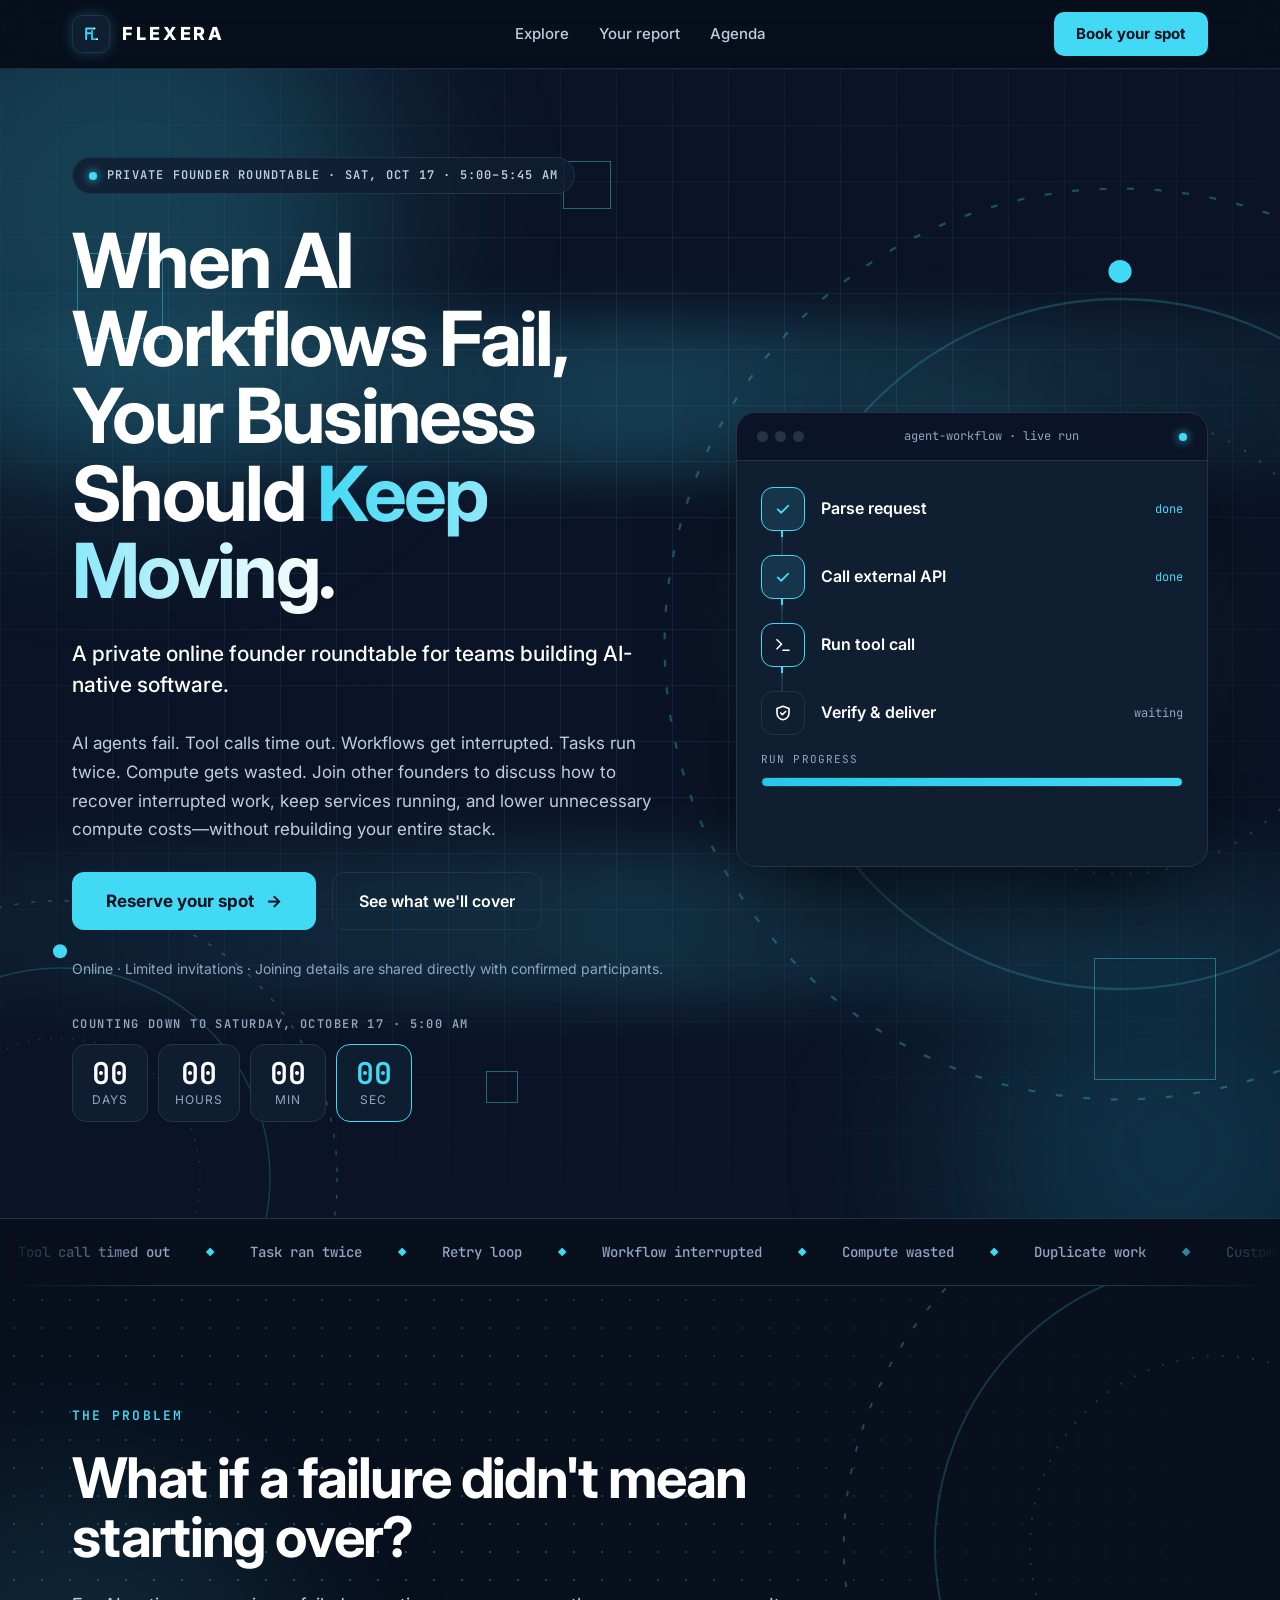
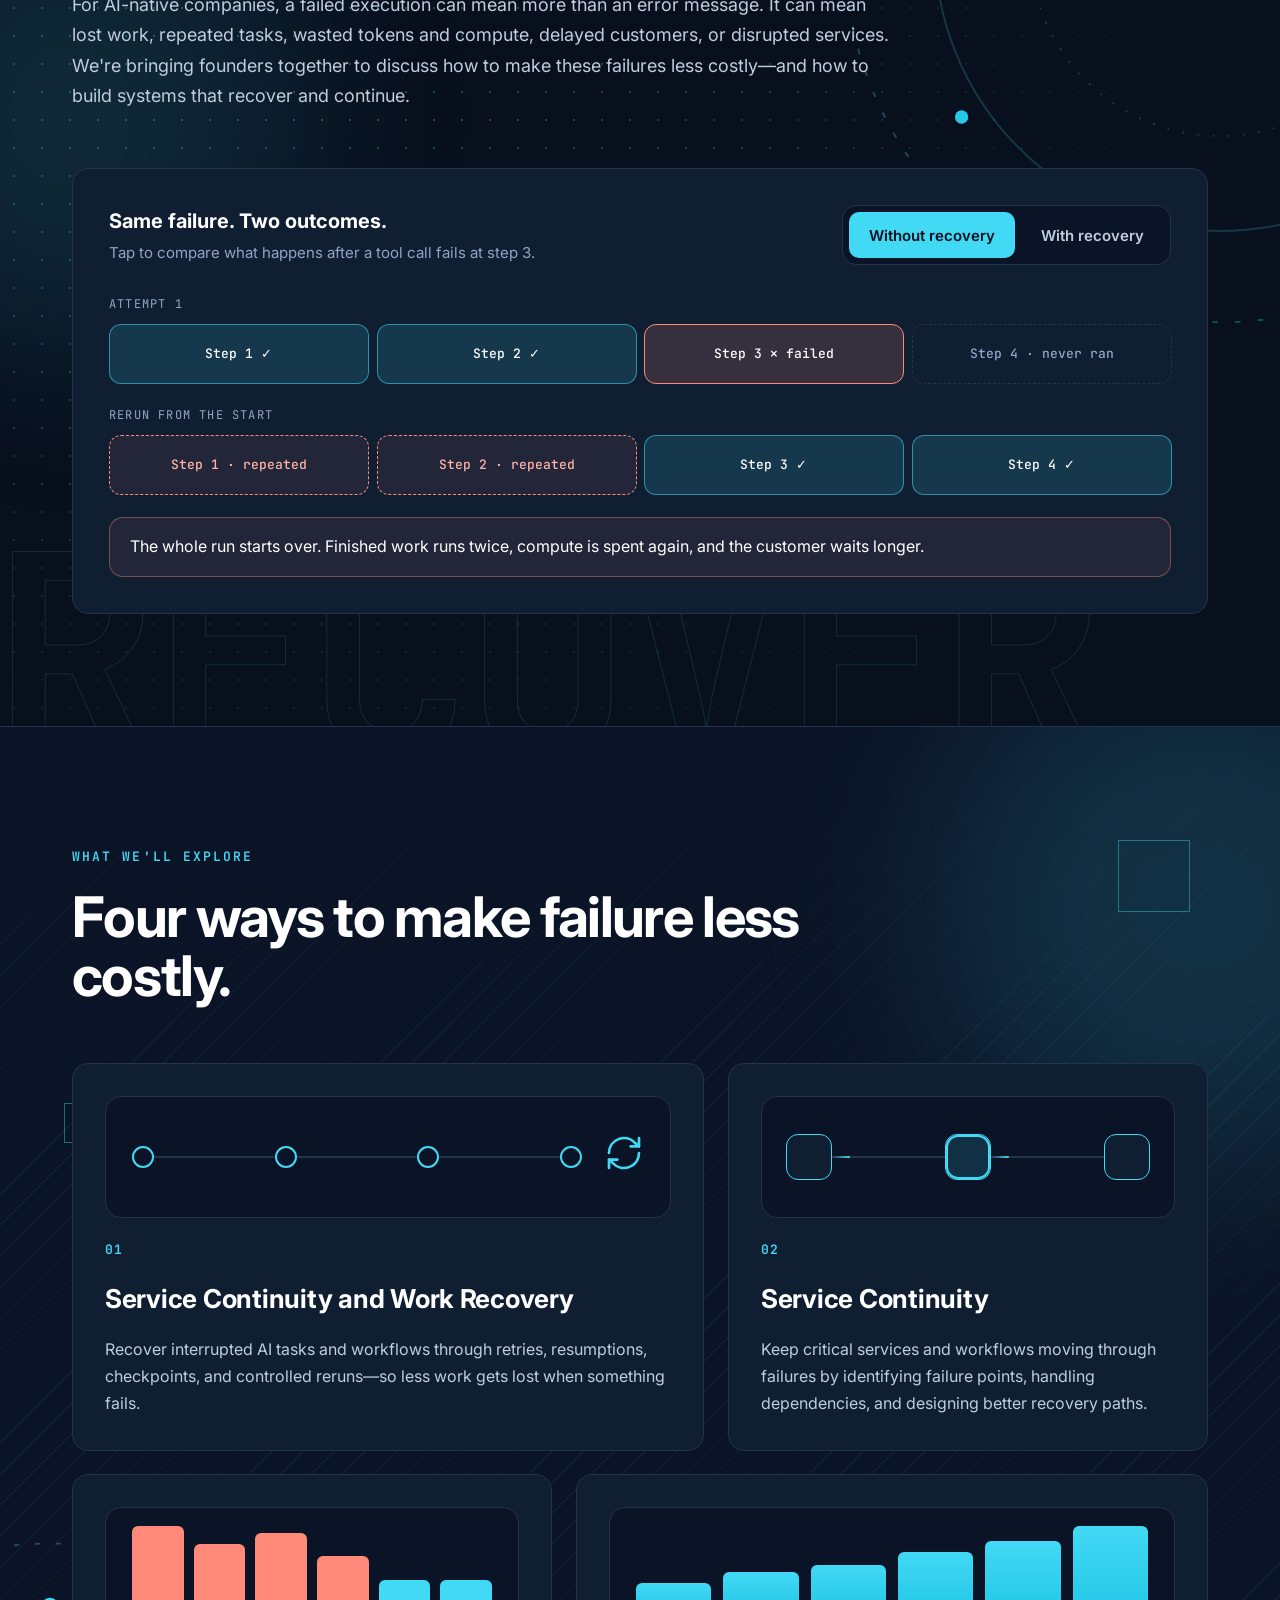
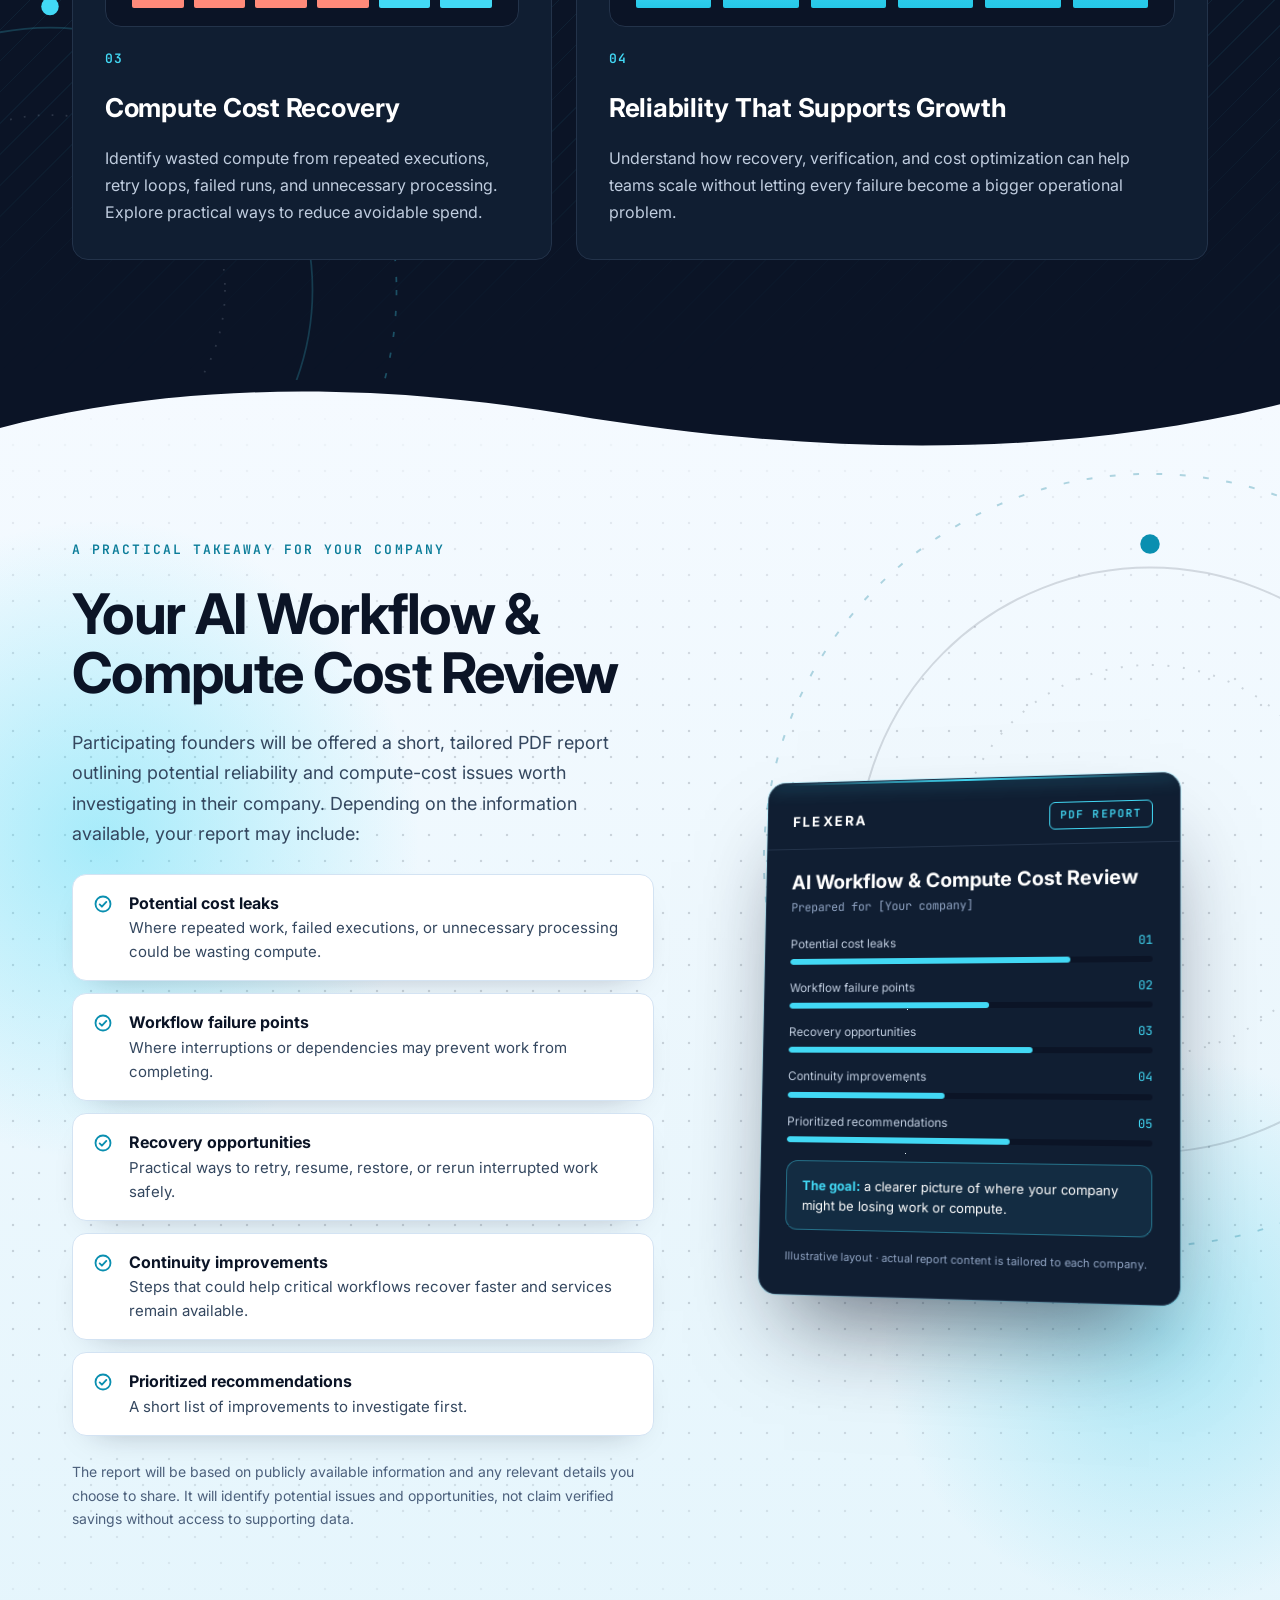
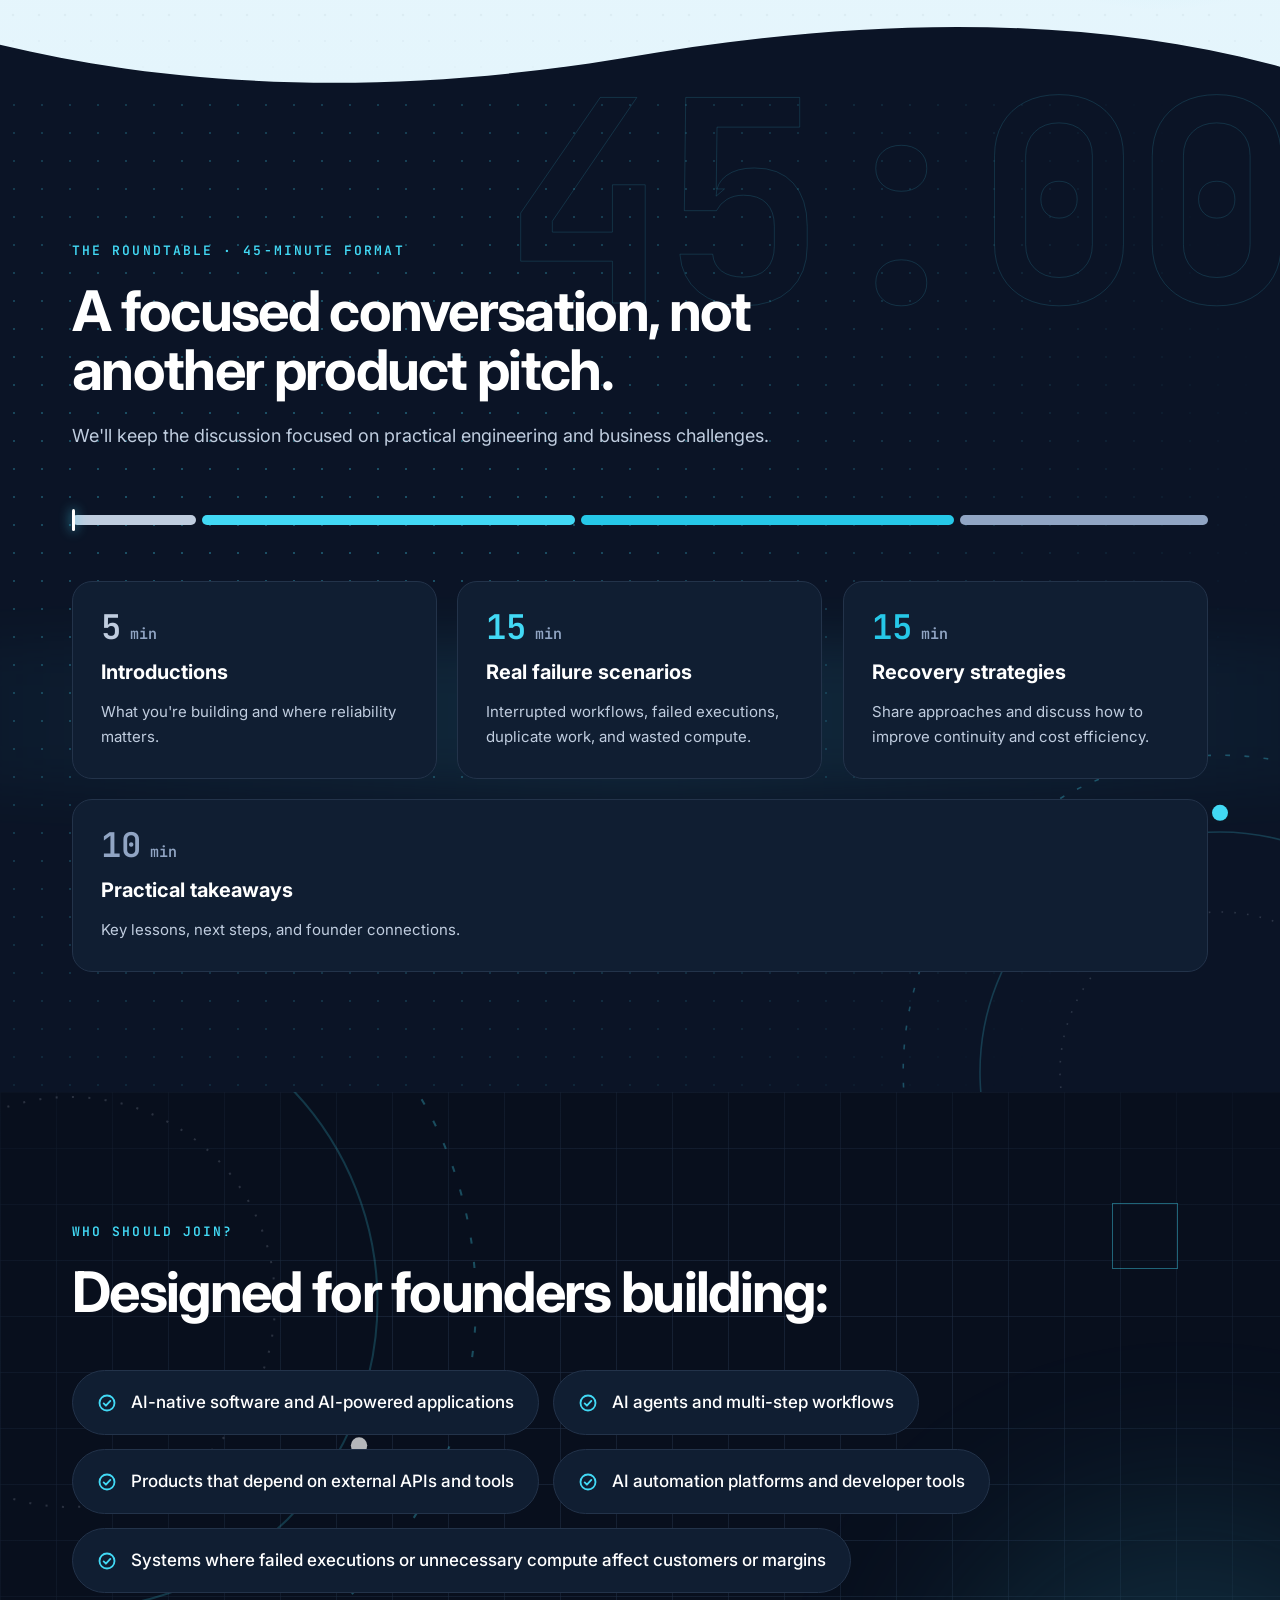
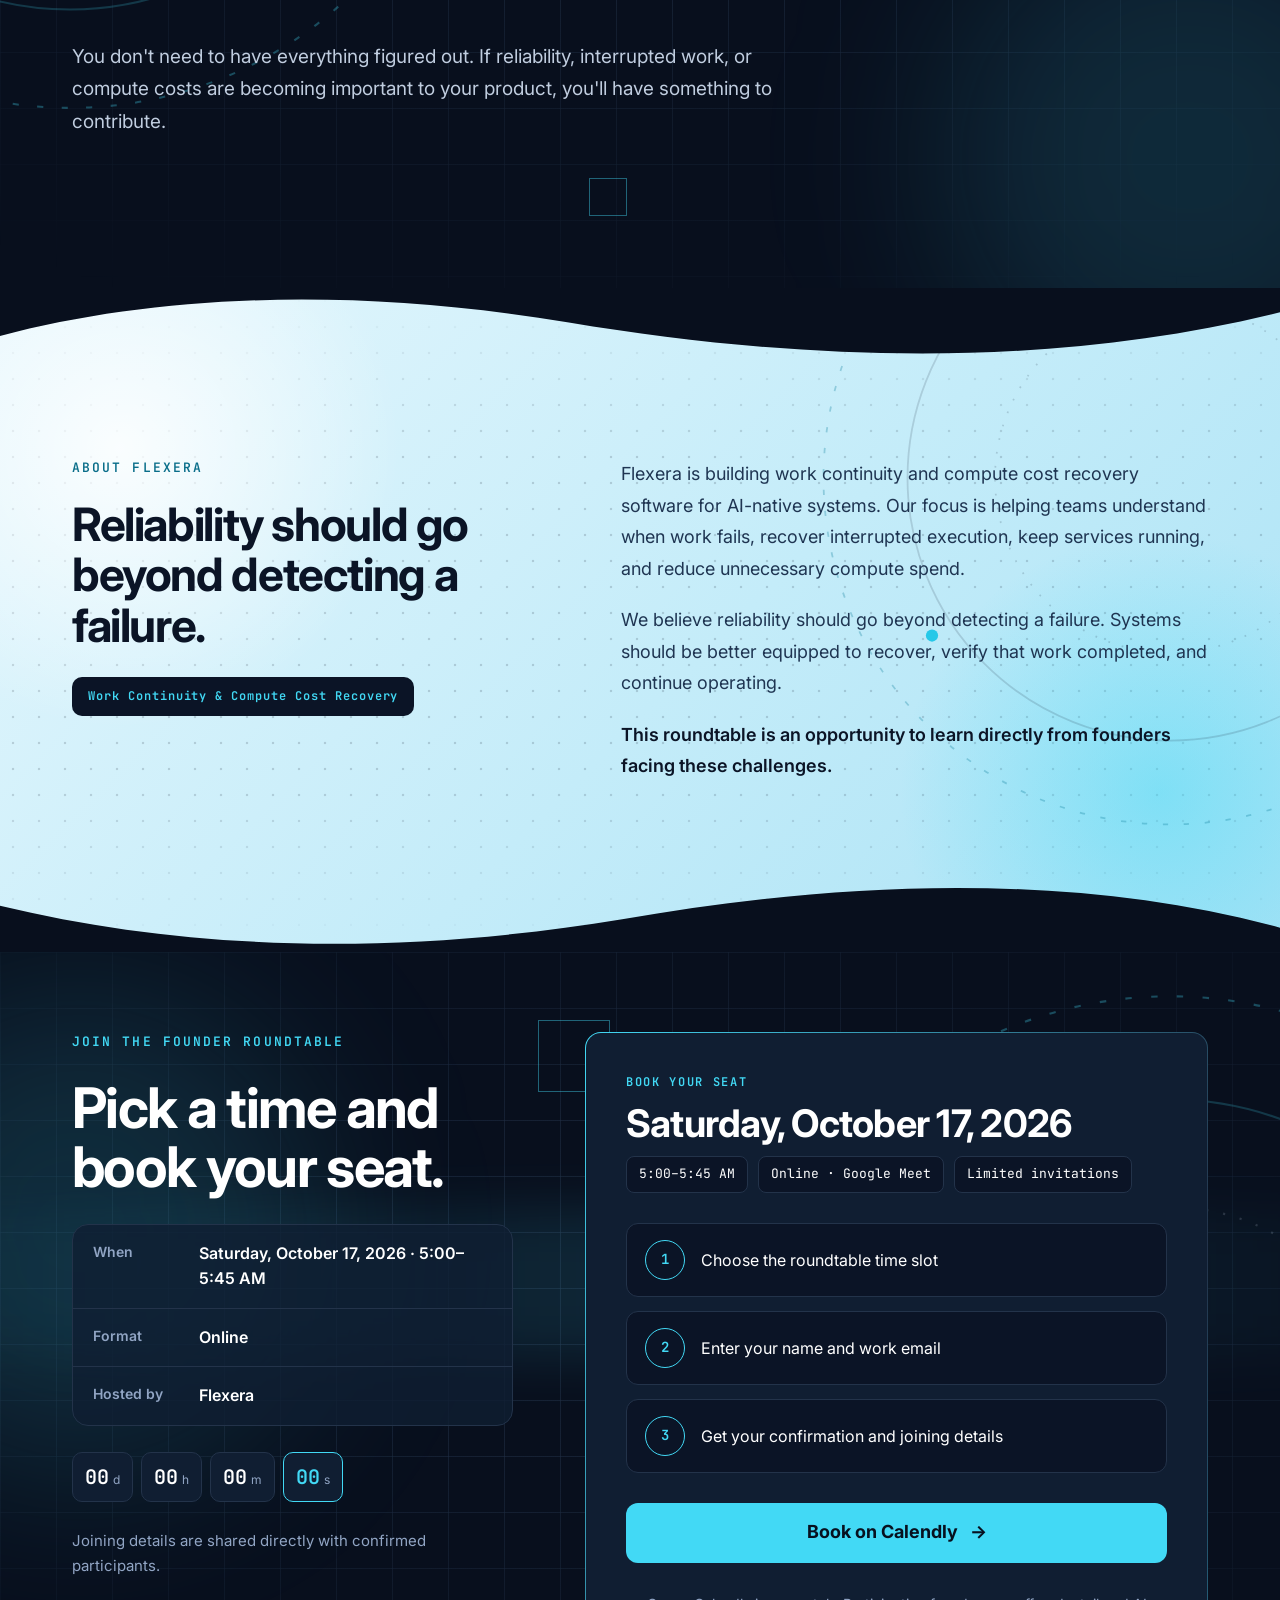
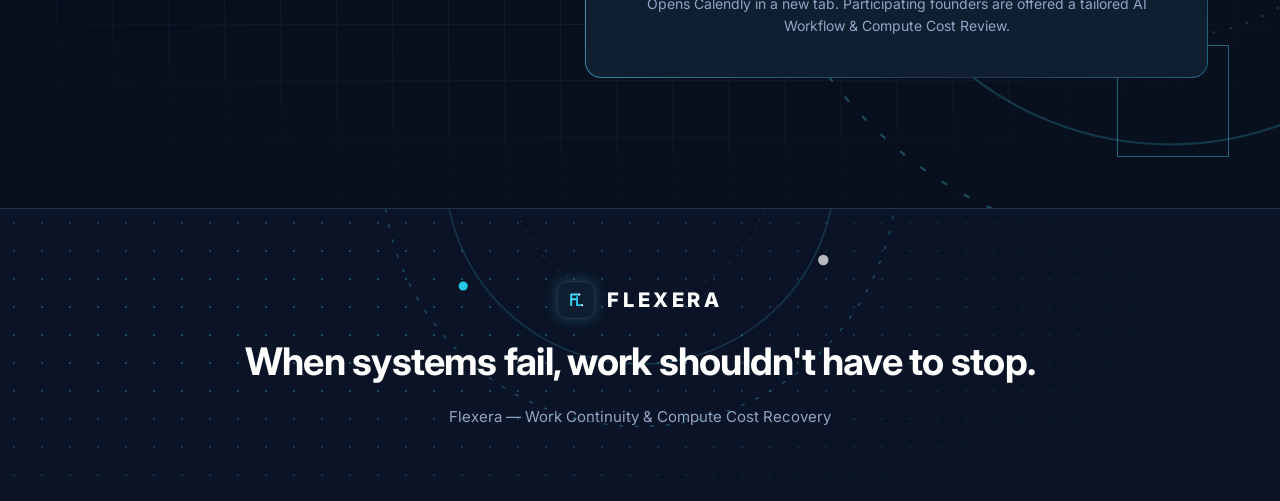
==== index.html @ 3a4cedf2 "Initial commit: Modular landing page with HTML, CSS, JS, FL logo, and smooth scroll animations" ====
<!DOCTYPE html>
<html lang="en">
<head>
  <meta charset="UTF-8">
  <meta name="viewport" content="width=device-width, initial-scale=1.0">
  <title>Flexera Founder Roundtable — Work Continuity &amp; Compute Cost Recovery</title>
  <link rel="preconnect" href="https://fonts.googleapis.com">
  <link rel="preconnect" href="https://fonts.gstatic.com" crossorigin>
  <link href="https://fonts.googleapis.com/css2?family=Inter:wght@400;500;600;700;800&family=JetBrains+Mono:wght@500;600&display=swap" rel="stylesheet">
  <link rel="icon" type="image/svg+xml" href="favicon.svg">
  <link rel="stylesheet" href="style.css">
</head>
<body>
<div id="scroll-progress"></div>

<div style="width:100%;background:#080F1D;color:#FFFFFF;font-family:'Inter',system-ui,-apple-system,'Segoe UI',sans-serif;font-weight:400;line-height:1.6;overflow-x:hidden">

  <!-- NAV -->
  <div style="position:sticky;top:0;z-index:50;background:rgba(8,15,29,.74);-webkit-backdrop-filter:blur(16px);backdrop-filter:blur(16px);border-bottom:1px solid rgba(35,51,74,.8)">
    <div style="max-width:1200px;margin:0 auto;padding:12px 32px;box-sizing:border-box;display:flex;align-items:center;justify-content:space-between;gap:20px">
      <a href="#top" style="display:flex;align-items:center;gap:12px;text-decoration:none;color:#FFFFFF">
        <span style="width:36px;height:36px;border-radius:10px;background:#101E32;border:1px solid #23334A;display:flex;align-items:center;justify-content:center;box-shadow:0 0 14px rgba(66,217,245,.25)">
          <svg width="22" height="22" viewBox="0 0 64 64" fill="none">
            <path d="M18 47V16H42" stroke="#42D9F5" stroke-width="5.5" stroke-linecap="round" stroke-linejoin="round"/>
            <path d="M18 30H31" stroke="#42D9F5" stroke-width="5.5" stroke-linecap="round" stroke-linejoin="round"/>
            <path d="M35 23V47H50" stroke="#26C8E8" stroke-width="5.5" stroke-linecap="round" stroke-linejoin="round"/>
            <circle cx="42" cy="16" r="2.5" fill="#FFFFFF"/>
            <circle cx="50" cy="47" r="2.5" fill="#FFFFFF"/>
          </svg>
        </span>
        <span style="font-size:18px;font-weight:800;letter-spacing:0.16em">FLEXERA</span>
      </a>
      <div class="navlinks" style="display:flex;align-items:center;gap:30px;font-size:15px;font-weight:500">
        <a href="#explore" style="color:#C0CDDF;text-decoration:none">Explore</a>
        <a href="#report" style="color:#C0CDDF;text-decoration:none">Your report</a>
        <a href="#agenda" style="color:#C0CDDF;text-decoration:none">Agenda</a>
      </div>
      <a class="btn" href="https://calendly.com/d/dvyk-74s-wyj/one-off-meeting" target="_blank" rel="noopener noreferrer" style="display:inline-flex;align-items:center;justify-content:center;min-height:44px;padding:0 22px;box-sizing:border-box;background:#42D9F5;color:#07111F;border-radius:10px;font-size:15px;font-weight:700;text-decoration:none">Book your spot</a>
    </div>
  </div>

  <!-- HERO -->
  <div id="top" style="position:relative;overflow:hidden;background:#0B1426;border-bottom:1px solid #23334A">
    <div class="gridbg" aria-hidden="true"></div>
    <div class="orb" aria-hidden="true" style="width:520px;height:520px;left:-140px;top:-120px;background:rgba(66,217,245,.22)"></div>
    <div class="orb" aria-hidden="true" style="width:420px;height:420px;right:-100px;bottom:-140px;background:rgba(38,200,232,.16);animation-delay:-6s"></div>
    <svg class="spinslow" aria-hidden="true" viewBox="0 0 400 400" fill="none" style="position:absolute;right:-300px;top:50%;margin-top:-460px;width:920px;height:920px;pointer-events:none"><circle cx="200" cy="200" r="198" stroke="rgba(66,217,245,.30)" stroke-width="1" stroke-dasharray="3 9"></circle><circle cx="200" cy="200" r="150" stroke="rgba(66,217,245,.20)" stroke-width="1"></circle><circle cx="200" cy="200" r="100" stroke="rgba(192,205,223,.18)" stroke-width="1" stroke-dasharray="1 7"></circle><circle cx="200" cy="38" r="5" fill="#42D9F5"></circle><circle cx="341" cy="270" r="4" fill="#FFFFFF" opacity=".7"></circle><circle cx="64" cy="290" r="3.5" fill="#26C8E8"></circle></svg>
    <svg class="spinrev" aria-hidden="true" viewBox="0 0 400 400" fill="none" style="position:absolute;left:-220px;bottom:-240px;width:560px;height:560px;pointer-events:none"><circle cx="200" cy="200" r="198" stroke="rgba(66,217,245,.30)" stroke-width="1" stroke-dasharray="3 9"></circle><circle cx="200" cy="200" r="150" stroke="rgba(66,217,245,.20)" stroke-width="1"></circle><circle cx="200" cy="200" r="100" stroke="rgba(192,205,223,.18)" stroke-width="1" stroke-dasharray="1 7"></circle><circle cx="200" cy="38" r="5" fill="#42D9F5"></circle><circle cx="341" cy="270" r="4" fill="#FFFFFF" opacity=".7"></circle><circle cx="64" cy="290" r="3.5" fill="#26C8E8"></circle></svg>
    <div class="beam" aria-hidden="true" style="top:22%"></div>
    <div class="beam" aria-hidden="true" style="top:68%;animation-delay:-4s;opacity:.7"></div>
    <div class="diam" aria-hidden="true" style="left:6%;top:16%;width:84px;height:84px;animation-delay:0s"></div>
    <div class="diam" aria-hidden="true" style="left:44%;top:8%;width:46px;height:46px;animation-delay:-3s"></div>
    <div class="diam" aria-hidden="true" style="right:5%;bottom:12%;width:120px;height:120px;animation-delay:-6s"></div>
    <div class="diam" aria-hidden="true" style="left:38%;bottom:10%;width:30px;height:30px;animation-delay:-9s"></div>

    <div style="position:relative;max-width:1200px;margin:0 auto;padding:88px 32px 96px;box-sizing:border-box;display:flex;flex-wrap:wrap;align-items:center;gap:72px">

      <div style="flex:1 1 520px;min-width:0;display:flex;flex-direction:column;gap:28px">
        <div style="display:inline-flex;align-self:flex-start;align-items:center;gap:10px;padding:8px 16px;border:1px solid #23334A;border-radius:999px;background:rgba(16,30,50,.85)">
          <span class="livedot" aria-hidden="true"></span>
          <span class="mono" style="font-size:12px;font-weight:600;letter-spacing:0.1em;text-transform:uppercase;color:#C0CDDF">Private founder roundtable · Sat, Oct 17 · 5:00–5:45 AM</span>
        </div>
        <h1 style="margin:0;font-size:clamp(40px,6vw,76px);line-height:1.02;font-weight:700;letter-spacing:-0.035em;color:#FFFFFF">When AI Workflows Fail, Your Business Should <span class="gtxt">Keep Moving.</span></h1>
        <p style="margin:0;font-size:21px;line-height:1.5;font-weight:500;color:#FFFFFF;max-width:600px">A private online founder roundtable for teams building AI-native software.</p>
        <p style="margin:0;font-size:17px;line-height:1.7;color:#C0CDDF;max-width:600px">AI agents fail. Tool calls time out. Workflows get interrupted. Tasks run twice. Compute gets wasted. Join other founders to discuss how to recover interrupted work, keep services running, and lower unnecessary compute costs—without rebuilding your entire stack.</p>

        <div style="display:flex;flex-wrap:wrap;align-items:center;gap:16px">
          <a class="btn glowbtn" href="https://calendly.com/d/dvyk-74s-wyj/one-off-meeting" target="_blank" rel="noopener noreferrer" style="display:inline-flex;align-items:center;justify-content:center;gap:12px;min-height:58px;padding:0 34px;box-sizing:border-box;background:#42D9F5;color:#07111F;border-radius:12px;font-size:17px;font-weight:700;text-decoration:none">Reserve your spot <span aria-hidden="true">→</span></a>
          <a class="ghost" href="#explore" style="display:inline-flex;align-items:center;justify-content:center;min-height:58px;padding:0 26px;box-sizing:border-box;background:transparent;border:1px solid #23334A;color:#FFFFFF;border-radius:12px;font-size:16px;font-weight:600;text-decoration:none">See what we'll cover</a>
        </div>
        <div style="font-size:14px;color:#91A5C4">Online · Limited invitations · Joining details are shared directly with confirmed participants.</div>

        <div style="display:flex;flex-direction:column;gap:10px;margin-top:6px">
          <div class="mono" style="font-size:12px;font-weight:600;letter-spacing:0.12em;text-transform:uppercase;color:#91A5C4">Counting down to Saturday, October 17 · 5:00 AM</div>
          <div style="display:flex;flex-wrap:wrap;gap:10px">
            <div style="min-width:76px;padding:12px 16px;box-sizing:border-box;background:rgba(16,30,50,.9);border:1px solid #23334A;border-radius:14px;text-align:center"><div class="mono" id="hero-days" style="font-size:30px;line-height:1.1;font-weight:600;color:#FFFFFF">00</div><div style="font-size:12px;color:#91A5C4;letter-spacing:0.08em;text-transform:uppercase">Days</div></div>
            <div style="min-width:76px;padding:12px 16px;box-sizing:border-box;background:rgba(16,30,50,.9);border:1px solid #23334A;border-radius:14px;text-align:center"><div class="mono" id="hero-hours" style="font-size:30px;line-height:1.1;font-weight:600;color:#FFFFFF">00</div><div style="font-size:12px;color:#91A5C4;letter-spacing:0.08em;text-transform:uppercase">Hours</div></div>
            <div style="min-width:76px;padding:12px 16px;box-sizing:border-box;background:rgba(16,30,50,.9);border:1px solid #23334A;border-radius:14px;text-align:center"><div class="mono" id="hero-mins" style="font-size:30px;line-height:1.1;font-weight:600;color:#FFFFFF">00</div><div style="font-size:12px;color:#91A5C4;letter-spacing:0.08em;text-transform:uppercase">Min</div></div>
            <div style="min-width:76px;padding:12px 16px;box-sizing:border-box;background:rgba(16,30,50,.9);border:1px solid #42D9F5;border-radius:14px;text-align:center"><div class="mono" id="hero-secs" style="font-size:30px;line-height:1.1;font-weight:600;color:#42D9F5">00</div><div style="font-size:12px;color:#91A5C4;letter-spacing:0.08em;text-transform:uppercase">Sec</div></div>
          </div>
        </div>
      </div>

      <!-- Animated workflow visual -->
      <div style="flex:1 1 400px;min-width:0;position:relative">
        <div aria-hidden="true" style="position:absolute;inset:-40px;background:radial-gradient(closest-side,rgba(66,217,245,.22),transparent);pointer-events:none"></div>
        <div class="float" style="position:relative">
          <div style="background:#101E32;border:1px solid #23334A;border-radius:20px;overflow:hidden;box-shadow:0 40px 90px -30px rgba(0,0,0,.8)">
            <div style="display:flex;align-items:center;justify-content:space-between;gap:12px;padding:14px 20px;background:#0B1426;border-bottom:1px solid #23334A">
              <div style="display:flex;gap:7px" aria-hidden="true"><span style="width:11px;height:11px;border-radius:50%;background:#23334A"></span><span style="width:11px;height:11px;border-radius:50%;background:#23334A"></span><span style="width:11px;height:11px;border-radius:50%;background:#23334A"></span></div>
              <div class="mono" style="font-size:12px;color:#91A5C4">agent-workflow · live run</div>
              <div style="display:flex;align-items:center;gap:8px"><span class="livedot" aria-hidden="true"></span></div>
            </div>

            <div style="padding:26px 24px 8px;display:flex;flex-direction:column">

              <div style="display:flex;align-items:center;gap:16px">
                <div style="width:42px;height:42px;border-radius:12px;border:1px solid #42D9F5;background:rgba(66,217,245,.12);display:flex;align-items:center;justify-content:center;flex:0 0 auto"><svg aria-hidden="true" width="18" height="18" viewBox="0 0 24 24" fill="none" stroke="#42D9F5" stroke-width="2.4" stroke-linecap="round" stroke-linejoin="round"><path d="M5 12.5l4.5 4.5L19 7.5"></path></svg></div>
                <div style="flex:1;min-width:0"><div style="font-size:16px;font-weight:600">Parse request</div></div>
                <div class="mono" style="font-size:12px;color:#42D9F5">done</div>
              </div>
              <div style="position:relative;margin-left:20px;width:2px;height:24px;background:#23334A;overflow:hidden"><span class="pkv"></span></div>

              <div style="display:flex;align-items:center;gap:16px">
                <div style="width:42px;height:42px;border-radius:12px;border:1px solid #42D9F5;background:rgba(66,217,245,.12);display:flex;align-items:center;justify-content:center;flex:0 0 auto"><svg aria-hidden="true" width="18" height="18" viewBox="0 0 24 24" fill="none" stroke="#42D9F5" stroke-width="2.4" stroke-linecap="round" stroke-linejoin="round"><path d="M5 12.5l4.5 4.5L19 7.5"></path></svg></div>
                <div style="flex:1;min-width:0"><div style="font-size:16px;font-weight:600">Call external API</div></div>
                <div class="mono" style="font-size:12px;color:#42D9F5">done</div>
              </div>
              <div style="position:relative;margin-left:20px;width:2px;height:24px;background:#23334A;overflow:hidden"><span class="pkv" style="animation-delay:-.6s"></span></div>

              <div style="display:flex;align-items:center;gap:16px">
                <div class="n3" style="width:42px;height:42px;border-radius:12px;border:1px solid #42D9F5;display:flex;align-items:center;justify-content:center;flex:0 0 auto"><svg aria-hidden="true" width="18" height="18" viewBox="0 0 24 24" fill="none" stroke="#FFFFFF" stroke-width="2.2" stroke-linecap="round" stroke-linejoin="round"><path d="M4 17l6-6-6-6"></path><path d="M12 19h8"></path></svg></div>
                <div style="flex:1;min-width:0"><div style="font-size:16px;font-weight:600">Run tool call</div></div>
                <div class="mono" style="position:relative;width:104px;height:18px;text-align:right">
                  <span class="st stA">running…</span>
                  <span class="st stB">timed out</span>
                  <span class="st stC">resuming…</span>
                  <span class="st stD">done</span>
                </div>
              </div>
              <div style="position:relative;margin-left:20px;width:2px;height:24px;background:#23334A;overflow:hidden"><span class="pkv" style="animation-delay:-1.1s"></span></div>

              <div style="display:flex;align-items:center;gap:16px">
                <div class="n4" style="width:42px;height:42px;border-radius:12px;border:1px solid #23334A;display:flex;align-items:center;justify-content:center;flex:0 0 auto"><svg aria-hidden="true" width="18" height="18" viewBox="0 0 24 24" fill="none" stroke="#FFFFFF" stroke-width="2.2" stroke-linecap="round" stroke-linejoin="round"><path d="M12 3l8 3v6c0 4.5-3.4 8.3-8 9-4.6-.7-8-4.5-8-9V6l8-3z"></path><path d="M9 12l2.2 2.2L15.5 10"></path></svg></div>
                <div style="flex:1;min-width:0"><div style="font-size:16px;font-weight:600">Verify &amp; deliver</div></div>
                <div class="mono" style="position:relative;width:104px;height:18px;text-align:right">
                  <span class="st stW">waiting</span>
                  <span class="st stD">delivered</span>
                </div>
              </div>
            </div>

            <div style="padding:8px 24px 24px;display:flex;flex-direction:column;gap:14px">
              <div style="display:flex;flex-direction:column;gap:8px">
                <div class="mono" style="font-size:11px;letter-spacing:0.1em;text-transform:uppercase;color:#91A5C4">Run progress</div>
                <div style="height:8px;border-radius:999px;background:#0B1426;border:1px solid #23334A;overflow:hidden"><div class="pbfill"></div></div>
              </div>
              <div class="ckchip mono" style="display:flex;align-items:center;gap:10px;padding:10px 14px;border-radius:10px;background:rgba(66,217,245,.1);border:1px solid rgba(66,217,245,.5);font-size:12px;color:#FFFFFF">
                <svg aria-hidden="true" width="16" height="16" viewBox="0 0 24 24" fill="none" stroke="#42D9F5" stroke-width="2.2" stroke-linecap="round" stroke-linejoin="round"><path d="M5 12.5l4.5 4.5L19 7.5"></path></svg>
                Checkpoint kept — steps 1–2 won't rerun
              </div>
            </div>
          </div>
        </div>
      </div>

    </div>
  </div>

  <!-- MARQUEE -->
  <div class="marqwrap" style="background:#080F1D;border-bottom:1px solid #23334A;overflow:hidden">
    <div class="marq" aria-hidden="true">
      <div class="mono" style="display:flex;align-items:center;gap:36px;padding:22px 18px;font-size:14px;font-weight:500;color:#91A5C4;white-space:nowrap"><span>Tool call timed out</span><span style="color:#42D9F5">◆</span><span>Task ran twice</span><span style="color:#42D9F5">◆</span><span>Retry loop</span><span style="color:#42D9F5">◆</span><span>Workflow interrupted</span><span style="color:#42D9F5">◆</span><span>Compute wasted</span><span style="color:#42D9F5">◆</span><span>Duplicate work</span><span style="color:#42D9F5">◆</span><span>Customer delayed</span><span style="color:#42D9F5">◆</span></div>
      <div class="mono" style="display:flex;align-items:center;gap:36px;padding:22px 18px;font-size:14px;font-weight:500;color:#91A5C4;white-space:nowrap"><span>Tool call timed out</span><span style="color:#42D9F5">◆</span><span>Task ran twice</span><span style="color:#42D9F5">◆</span><span>Retry loop</span><span style="color:#42D9F5">◆</span><span>Workflow interrupted</span><span style="color:#42D9F5">◆</span><span>Compute wasted</span><span style="color:#42D9F5">◆</span><span>Duplicate work</span><span style="color:#42D9F5">◆</span><span>Customer delayed</span><span style="color:#42D9F5">◆</span></div>
    </div>
  </div>

  <!-- WHAT IF + INTERACTIVE DEMO -->
  <div style="position:relative;overflow:hidden;background:#080F1D">
    <div class="dotbg" aria-hidden="true"></div>
    <svg class="spinslow" aria-hidden="true" viewBox="0 0 400 400" fill="none" style="position:absolute;right:-320px;top:-120px;width:760px;height:760px;pointer-events:none"><circle cx="200" cy="200" r="198" stroke="rgba(66,217,245,.30)" stroke-width="1" stroke-dasharray="3 9"></circle><circle cx="200" cy="200" r="150" stroke="rgba(66,217,245,.20)" stroke-width="1"></circle><circle cx="200" cy="200" r="100" stroke="rgba(192,205,223,.18)" stroke-width="1" stroke-dasharray="1 7"></circle><circle cx="200" cy="38" r="5" fill="#42D9F5"></circle><circle cx="341" cy="270" r="4" fill="#FFFFFF" opacity=".7"></circle><circle cx="64" cy="290" r="3.5" fill="#26C8E8"></circle></svg>
    <div class="mono" aria-hidden="true" style="position:absolute;left:-10px;bottom:-70px;font-size:clamp(110px,22vw,300px);font-weight:600;line-height:1;letter-spacing:-0.04em;color:transparent;-webkit-text-stroke:1px rgba(66,217,245,.15);pointer-events:none;white-space:nowrap;user-select:none">RECOVER</div>
    <div class="orb" aria-hidden="true" style="width:460px;height:460px;left:-160px;top:200px;background:rgba(66,217,245,.12)"></div>
    <div style="position:relative;max-width:1200px;margin:0 auto;padding:120px 32px 112px;box-sizing:border-box;display:flex;flex-direction:column;gap:56px">
      <div class="rv" style="max-width:820px;display:flex;flex-direction:column;gap:22px">
        <div class="mono" style="font-size:13px;font-weight:600;letter-spacing:0.16em;text-transform:uppercase;color:#42D9F5">The problem</div>
        <h2 style="margin:0;font-size:clamp(32px,4.6vw,56px);line-height:1.06;font-weight:700;letter-spacing:-0.03em;color:#FFFFFF">What if a failure didn't mean starting over?</h2>
        <p style="margin:0;font-size:18px;line-height:1.7;color:#C0CDDF">For AI-native companies, a failed execution can mean more than an error message. It can mean lost work, repeated tasks, wasted tokens and compute, delayed customers, or disrupted services. We're bringing founders together to discuss how to make these failures less costly—and how to build systems that recover and continue.</p>
      </div>

      <div class="rv" style="background:#101E32;border:1px solid #23334A;border-radius:16px;padding:36px;display:flex;flex-direction:column;gap:30px">
        <div style="display:flex;flex-wrap:wrap;align-items:center;justify-content:space-between;gap:20px">
          <div style="display:flex;flex-direction:column;gap:4px">
            <div style="font-size:20px;font-weight:700;color:#FFFFFF">Same failure. Two outcomes.</div>
            <div style="font-size:15px;color:#91A5C4">Tap to compare what happens after a tool call fails at step 3.</div>
          </div>
          <div role="group" aria-label="Compare outcomes" style="display:inline-flex;gap:6px;padding:6px;background:#0B1426;border:1px solid #23334A;border-radius:14px">
            <button type="button" id="tab-without" class="tab-btn active" aria-pressed="true">Without recovery</button>
            <button type="button" id="tab-with" class="tab-btn" aria-pressed="false">With recovery</button>
          </div>
        </div>

        <div id="panel-without" class="tab-panel active">
          <div style="display:flex;flex-direction:column;gap:22px">
            <div style="display:flex;flex-direction:column;gap:10px">
              <div class="mono" style="font-size:12px;letter-spacing:0.1em;text-transform:uppercase;color:#91A5C4">Attempt 1</div>
              <div style="display:flex;flex-wrap:wrap;gap:8px">
                <div class="blk" style="background:rgba(66,217,245,.14);border:1px solid rgba(66,217,245,.55);color:#FFFFFF;animation-delay:.05s">Step 1 ✓</div>
                <div class="blk" style="background:rgba(66,217,245,.14);border:1px solid rgba(66,217,245,.55);color:#FFFFFF;animation-delay:.2s">Step 2 ✓</div>
                <div class="blk" style="background:rgba(255,138,122,.16);border:1px solid #FF8A7A;color:#FFFFFF;animation-delay:.35s">Step 3 ✕ failed</div>
                <div class="blk" style="background:transparent;border:1px dashed #23334A;color:#91A5C4;animation-delay:.5s">Step 4 · never ran</div>
              </div>
            </div>
            <div style="display:flex;flex-direction:column;gap:10px">
              <div class="mono" style="font-size:12px;letter-spacing:0.1em;text-transform:uppercase;color:#91A5C4">Rerun from the start</div>
              <div style="display:flex;flex-wrap:wrap;gap:8px">
                <div class="blk" style="background:rgba(255,138,122,.08);border:1px dashed #FF8A7A;color:#FFB4A9;animation-delay:.7s">Step 1 · repeated</div>
                <div class="blk" style="background:rgba(255,138,122,.08);border:1px dashed #FF8A7A;color:#FFB4A9;animation-delay:.85s">Step 2 · repeated</div>
                <div class="blk" style="background:rgba(66,217,245,.14);border:1px solid rgba(66,217,245,.55);color:#FFFFFF;animation-delay:1s">Step 3 ✓</div>
                <div class="blk" style="background:rgba(66,217,245,.14);border:1px solid rgba(66,217,245,.55);color:#FFFFFF;animation-delay:1.15s">Step 4 ✓</div>
              </div>
            </div>
            <div style="padding:16px 20px;border-radius:14px;background:rgba(255,138,122,.08);border:1px solid rgba(255,138,122,.4);font-size:16px;line-height:1.6;color:#FFFFFF">The whole run starts over. Finished work runs twice, compute is spent again, and the customer waits longer.</div>
          </div>
        </div>

        <div id="panel-with" class="tab-panel" style="display:none">
          <div style="display:flex;flex-direction:column;gap:22px">
            <div style="display:flex;flex-direction:column;gap:10px">
              <div class="mono" style="font-size:12px;letter-spacing:0.1em;text-transform:uppercase;color:#91A5C4">Attempt 1</div>
              <div style="display:flex;flex-wrap:wrap;gap:8px">
                <div class="blk" style="background:rgba(66,217,245,.14);border:1px solid rgba(66,217,245,.55);color:#FFFFFF;animation-delay:.05s">Step 1 ✓</div>
                <div class="blk" style="background:rgba(66,217,245,.14);border:1px solid rgba(66,217,245,.55);color:#FFFFFF;animation-delay:.2s">Step 2 ✓</div>
                <div class="blk" style="background:rgba(255,138,122,.16);border:1px solid #FF8A7A;color:#FFFFFF;animation-delay:.35s">Step 3 ✕ failed</div>
                <div class="blk" style="background:rgba(66,217,245,.06);border:1px solid #42D9F5;color:#42D9F5;animation-delay:.5s">Checkpoint saved</div>
              </div>
            </div>
            <div style="display:flex;flex-direction:column;gap:10px">
              <div class="mono" style="font-size:12px;letter-spacing:0.1em;text-transform:uppercase;color:#91A5C4">Resume from the checkpoint</div>
              <div style="display:flex;flex-wrap:wrap;gap:8px">
                <div class="blk" style="background:transparent;border:1px dashed #23334A;color:#91A5C4;animation-delay:.7s">Step 1 · kept</div>
                <div class="blk" style="background:transparent;border:1px dashed #23334A;color:#91A5C4;animation-delay:.85s">Step 2 · kept</div>
                <div class="blk" style="background:rgba(66,217,245,.14);border:1px solid rgba(66,217,245,.55);color:#FFFFFF;animation-delay:1s">Step 3 ✓ resumed</div>
                <div class="blk" style="background:rgba(66,217,245,.14);border:1px solid rgba(66,217,245,.55);color:#FFFFFF;animation-delay:1.15s">Step 4 ✓ verified</div>
              </div>
            </div>
            <div style="padding:16px 20px;border-radius:14px;background:rgba(66,217,245,.08);border:1px solid rgba(66,217,245,.45);font-size:16px;line-height:1.6;color:#FFFFFF">Only the unfinished work runs. Completed steps are kept, the result is verified, and the service keeps moving.</div>
          </div>
        </div>
      </div>
    </div>
  </div>

  <!-- EXPLORE (bento) -->
  <div id="explore" style="position:relative;overflow:hidden;background:#0B1426;border-top:1px solid #23334A">
    <div class="stripebg" aria-hidden="true"></div>
    <svg class="spinrev" aria-hidden="true" viewBox="0 0 400 400" fill="none" style="position:absolute;left:-300px;bottom:-260px;width:700px;height:700px;pointer-events:none"><circle cx="200" cy="200" r="198" stroke="rgba(66,217,245,.30)" stroke-width="1" stroke-dasharray="3 9"></circle><circle cx="200" cy="200" r="150" stroke="rgba(66,217,245,.20)" stroke-width="1"></circle><circle cx="200" cy="200" r="100" stroke="rgba(192,205,223,.18)" stroke-width="1" stroke-dasharray="1 7"></circle><circle cx="200" cy="38" r="5" fill="#42D9F5"></circle><circle cx="341" cy="270" r="4" fill="#FFFFFF" opacity=".7"></circle><circle cx="64" cy="290" r="3.5" fill="#26C8E8"></circle></svg>
    <div class="orb" aria-hidden="true" style="width:520px;height:520px;right:-180px;top:-80px;background:rgba(66,217,245,.14)"></div>
    <div class="diam" aria-hidden="true" style="right:7%;top:9%;width:70px;height:70px;animation-delay:-2s"></div>
    <div class="diam" aria-hidden="true" style="left:5%;top:30%;width:38px;height:38px;animation-delay:-7s"></div>
    <div style="position:relative;max-width:1200px;margin:0 auto;padding:120px 32px;box-sizing:border-box;display:flex;flex-direction:column;gap:56px">
      <div class="rv" style="max-width:760px;display:flex;flex-direction:column;gap:20px">
        <div class="mono" style="font-size:13px;font-weight:600;letter-spacing:0.16em;text-transform:uppercase;color:#42D9F5">What we'll explore</div>
        <h2 style="margin:0;font-size:clamp(32px,4.6vw,56px);line-height:1.06;font-weight:700;letter-spacing:-0.03em;color:#FFFFFF">Four ways to make failure less costly.</h2>
      </div>

      <div style="display:flex;flex-wrap:wrap;gap:24px">

        <div class="card rv" style="flex:1.35 1 520px;min-width:0;background:#101E32;border:1px solid #23334A;border-radius:16px;padding:32px;display:flex;flex-direction:column;gap:22px">
          <div style="height:120px;border-radius:16px;background:#0B1426;border:1px solid #23334A;display:flex;align-items:center;gap:0;padding:0 26px">
            <div class="cp" style="animation-delay:0s"></div><div style="flex:1;height:2px;background:#23334A"></div>
            <div class="cp" style="animation-delay:.7s"></div><div style="flex:1;height:2px;background:#23334A"></div>
            <div class="cp" style="animation-delay:1.4s"></div><div style="flex:1;height:2px;background:#23334A"></div>
            <div class="cp" style="animation-delay:2.1s"></div>
            <div style="margin-left:22px;flex:0 0 auto">
              <svg class="spin" aria-hidden="true" width="40" height="40" viewBox="0 0 24 24" fill="none" stroke="#42D9F5" stroke-width="1.6" stroke-linecap="round" stroke-linejoin="round"><path d="M3 12a9 9 0 0 1 15.5-6.2L21 8"></path><path d="M21 3v5h-5"></path><path d="M21 12a9 9 0 0 1-15.5 6.2L3 16"></path><path d="M3 21v-5h5"></path></svg>
            </div>
          </div>
          <div class="mono" style="font-size:13px;font-weight:600;letter-spacing:0.1em;color:#42D9F5">01</div>
          <h3 style="margin:0;font-size:26px;line-height:1.2;font-weight:700;letter-spacing:-0.01em;color:#FFFFFF">Service Continuity and Work Recovery</h3>
          <p style="margin:0;font-size:16px;line-height:1.7;color:#C0CDDF">Recover interrupted AI tasks and workflows through retries, resumptions, checkpoints, and controlled reruns—so less work gets lost when something fails.</p>
        </div>

        <div class="card rv" style="flex:1 1 380px;min-width:0;background:#101E32;border:1px solid #23334A;border-radius:16px;padding:32px;display:flex;flex-direction:column;gap:22px">
          <div style="height:120px;border-radius:16px;background:#0B1426;border:1px solid #23334A;display:flex;align-items:center;padding:0 24px">
            <div style="width:44px;height:44px;border-radius:12px;background:#101E32;border:1px solid #42D9F5;flex:0 0 auto"></div>
            <div style="position:relative;flex:1;height:2px;background:#23334A;overflow:hidden"><span class="pk"></span></div>
            <div style="position:relative;width:44px;height:44px;border-radius:12px;background:rgba(66,217,245,.14);border:1px solid #42D9F5;flex:0 0 auto"><span class="ringp"></span></div>
            <div style="position:relative;flex:1;height:2px;background:#23334A;overflow:hidden"><span class="pk" style="animation-delay:-1.1s"></span></div>
            <div style="width:44px;height:44px;border-radius:12px;background:#101E32;border:1px solid #42D9F5;flex:0 0 auto"></div>
          </div>
          <div class="mono" style="font-size:13px;font-weight:600;letter-spacing:0.1em;color:#42D9F5">02</div>
          <h3 style="margin:0;font-size:26px;line-height:1.2;font-weight:700;letter-spacing:-0.01em;color:#FFFFFF">Service Continuity</h3>
          <p style="margin:0;font-size:16px;line-height:1.7;color:#C0CDDF">Keep critical services and workflows moving through failures by identifying failure points, handling dependencies, and designing better recovery paths.</p>
        </div>

        <div class="card rv" style="flex:1 1 380px;min-width:0;background:#101E32;border:1px solid #23334A;border-radius:16px;padding:32px;display:flex;flex-direction:column;gap:22px">
          <div style="height:120px;border-radius:16px;background:#0B1426;border:1px solid #23334A;display:flex;align-items:flex-end;gap:10px;padding:18px 26px;box-sizing:border-box">
            <div class="bar shr" style="flex:1;height:100%;background:#FF8A7A;animation-delay:0s"></div>
            <div class="bar shr" style="flex:1;height:78%;background:#FF8A7A;animation-delay:.3s"></div>
            <div class="bar shr" style="flex:1;height:92%;background:#FF8A7A;animation-delay:.6s"></div>
            <div class="bar shr" style="flex:1;height:64%;background:#FF8A7A;animation-delay:.9s"></div>
            <div class="bar" style="flex:1;height:34%;background:#42D9F5"></div>
            <div class="bar" style="flex:1;height:34%;background:#42D9F5"></div>
          </div>
          <div class="mono" style="font-size:13px;font-weight:600;letter-spacing:0.1em;color:#42D9F5">03</div>
          <h3 style="margin:0;font-size:26px;line-height:1.2;font-weight:700;letter-spacing:-0.01em;color:#FFFFFF">Compute Cost Recovery</h3>
          <p style="margin:0;font-size:16px;line-height:1.7;color:#C0CDDF">Identify wasted compute from repeated executions, retry loops, failed runs, and unnecessary processing. Explore practical ways to reduce avoidable spend.</p>
        </div>

        <div class="card rv" style="flex:1.35 1 520px;min-width:0;background:#101E32;border:1px solid #23334A;border-radius:16px;padding:32px;display:flex;flex-direction:column;gap:22px">
          <div style="height:120px;border-radius:16px;background:#0B1426;border:1px solid #23334A;display:flex;align-items:flex-end;gap:12px;padding:18px 26px;box-sizing:border-box">
            <div class="bar rse" style="flex:1;height:30%;background:linear-gradient(#42D9F5,#26C8E8);animation-delay:0s"></div>
            <div class="bar rse" style="flex:1;height:44%;background:linear-gradient(#42D9F5,#26C8E8);animation-delay:.15s"></div>
            <div class="bar rse" style="flex:1;height:52%;background:linear-gradient(#42D9F5,#26C8E8);animation-delay:.3s"></div>
            <div class="bar rse" style="flex:1;height:68%;background:linear-gradient(#42D9F5,#26C8E8);animation-delay:.45s"></div>
            <div class="bar rse" style="flex:1;height:82%;background:linear-gradient(#42D9F5,#26C8E8);animation-delay:.6s"></div>
            <div class="bar rse" style="flex:1;height:100%;background:linear-gradient(#42D9F5,#26C8E8);animation-delay:.75s"></div>
          </div>
          <div class="mono" style="font-size:13px;font-weight:600;letter-spacing:0.1em;color:#42D9F5">04</div>
          <h3 style="margin:0;font-size:26px;line-height:1.2;font-weight:700;letter-spacing:-0.01em;color:#FFFFFF">Reliability That Supports Growth</h3>
          <p style="margin:0;font-size:16px;line-height:1.7;color:#C0CDDF">Understand how recovery, verification, and cost optimization can help teams scale without letting every failure become a bigger operational problem.</p>
        </div>

      </div>
    </div>
  </div>

  <!-- REPORT -->
  <div id="report" style="position:relative;overflow:hidden;background:linear-gradient(180deg,#F5FAFF 0%,#E4F5FC 100%)">
    <div class="lightdots" aria-hidden="true"></div>
    <div class="blob" aria-hidden="true" style="width:640px;height:640px;left:-220px;top:140px;background:radial-gradient(closest-side,rgba(66,217,245,.42),transparent)"></div>
    <div class="blob" aria-hidden="true" style="width:560px;height:560px;right:-160px;bottom:80px;background:radial-gradient(closest-side,rgba(38,200,232,.32),transparent);animation-delay:-7s"></div>
    <svg class="spinslow" aria-hidden="true" viewBox="0 0 400 400" fill="none" style="position:absolute;right:-260px;top:90px;width:780px;height:780px;pointer-events:none"><circle cx="200" cy="200" r="198" stroke="rgba(10,124,153,.30)" stroke-width="1" stroke-dasharray="3 9"></circle><circle cx="200" cy="200" r="150" stroke="rgba(11,20,38,.14)" stroke-width="1"></circle><circle cx="200" cy="200" r="100" stroke="rgba(11,20,38,.16)" stroke-width="1" stroke-dasharray="1 7"></circle><circle cx="200" cy="38" r="5" fill="#0A8FB0"></circle><circle cx="341" cy="270" r="4" fill="#0B1426" opacity=".7"></circle><circle cx="64" cy="290" r="3.5" fill="#26C8E8"></circle></svg>
    <svg aria-hidden="true" viewBox="0 0 1440 90" preserveAspectRatio="none" style="position:absolute;top:-1px;left:0;width:100%;height:76px;display:block;pointer-events:none"><path d="M0 0H1440V30C1180 98 900 88 640 42C400 0 180 8 0 58Z" fill="#0B1426"></path></svg>
    <svg aria-hidden="true" viewBox="0 0 1440 90" preserveAspectRatio="none" style="position:absolute;bottom:-1px;left:0;width:100%;height:76px;display:block;pointer-events:none"><path d="M0 90H1440V60C1200 -8 940 6 700 50C460 92 220 90 0 34Z" fill="#0B1426"></path></svg>
        <div style="position:relative;max-width:1200px;margin:0 auto;padding:160px 32px;box-sizing:border-box;display:flex;flex-wrap:wrap;align-items:center;gap:72px">

      <div class="rv" style="flex:1 1 520px;min-width:0;display:flex;flex-direction:column;gap:24px">
        <div class="mono" style="font-size:13px;font-weight:600;letter-spacing:0.16em;text-transform:uppercase;color:#0A7C99">A practical takeaway for your company</div>
        <h2 style="margin:0;font-size:clamp(32px,4.6vw,56px);line-height:1.06;font-weight:700;letter-spacing:-0.03em;color:#0B1426">Your AI Workflow &amp; Compute Cost Review</h2>
        <p style="margin:0;font-size:18px;line-height:1.7;color:#34475F">Participating founders will be offered a short, tailored PDF report outlining potential reliability and compute-cost issues worth investigating in their company. Depending on the information available, your report may include:</p>

        <div style="display:flex;flex-direction:column;gap:12px">
          <div class="chip" style="display:flex;gap:16px;align-items:flex-start;background:#FFFFFF;border:1px solid #D3E3F3;border-radius:14px;padding:16px 20px;box-shadow:0 14px 34px -22px rgba(11,20,38,.35)">
            <svg aria-hidden="true" style="flex:0 0 auto;margin-top:3px" width="20" height="20" viewBox="0 0 24 24" fill="none" stroke="#0A8FB0" stroke-width="2.2" stroke-linecap="round" stroke-linejoin="round"><circle cx="12" cy="12" r="9"></circle><path d="M8 12.5l2.7 2.7L16 9.5"></path></svg>
            <div><div style="font-size:16px;font-weight:700;color:#0B1426">Potential cost leaks</div><div style="font-size:15px;line-height:1.6;color:#34475F">Where repeated work, failed executions, or unnecessary processing could be wasting compute.</div></div>
          </div>
          <div class="chip" style="display:flex;gap:16px;align-items:flex-start;background:#FFFFFF;border:1px solid #D3E3F3;border-radius:14px;padding:16px 20px;box-shadow:0 14px 34px -22px rgba(11,20,38,.35)">
            <svg aria-hidden="true" style="flex:0 0 auto;margin-top:3px" width="20" height="20" viewBox="0 0 24 24" fill="none" stroke="#0A8FB0" stroke-width="2.2" stroke-linecap="round" stroke-linejoin="round"><circle cx="12" cy="12" r="9"></circle><path d="M8 12.5l2.7 2.7L16 9.5"></path></svg>
            <div><div style="font-size:16px;font-weight:700;color:#0B1426">Workflow failure points</div><div style="font-size:15px;line-height:1.6;color:#34475F">Where interruptions or dependencies may prevent work from completing.</div></div>
          </div>
          <div class="chip" style="display:flex;gap:16px;align-items:flex-start;background:#FFFFFF;border:1px solid #D3E3F3;border-radius:14px;padding:16px 20px;box-shadow:0 14px 34px -22px rgba(11,20,38,.35)">
            <svg aria-hidden="true" style="flex:0 0 auto;margin-top:3px" width="20" height="20" viewBox="0 0 24 24" fill="none" stroke="#0A8FB0" stroke-width="2.2" stroke-linecap="round" stroke-linejoin="round"><circle cx="12" cy="12" r="9"></circle><path d="M8 12.5l2.7 2.7L16 9.5"></path></svg>
            <div><div style="font-size:16px;font-weight:700;color:#0B1426">Recovery opportunities</div><div style="font-size:15px;line-height:1.6;color:#34475F">Practical ways to retry, resume, restore, or rerun interrupted work safely.</div></div>
          </div>
          <div class="chip" style="display:flex;gap:16px;align-items:flex-start;background:#FFFFFF;border:1px solid #D3E3F3;border-radius:14px;padding:16px 20px;box-shadow:0 14px 34px -22px rgba(11,20,38,.35)">
            <svg aria-hidden="true" style="flex:0 0 auto;margin-top:3px" width="20" height="20" viewBox="0 0 24 24" fill="none" stroke="#0A8FB0" stroke-width="2.2" stroke-linecap="round" stroke-linejoin="round"><circle cx="12" cy="12" r="9"></circle><path d="M8 12.5l2.7 2.7L16 9.5"></path></svg>
            <div><div style="font-size:16px;font-weight:700;color:#0B1426">Continuity improvements</div><div style="font-size:15px;line-height:1.6;color:#34475F">Steps that could help critical workflows recover faster and services remain available.</div></div>
          </div>
          <div class="chip" style="display:flex;gap:16px;align-items:flex-start;background:#FFFFFF;border:1px solid #D3E3F3;border-radius:14px;padding:16px 20px;box-shadow:0 14px 34px -22px rgba(11,20,38,.35)">
            <svg aria-hidden="true" style="flex:0 0 auto;margin-top:3px" width="20" height="20" viewBox="0 0 24 24" fill="none" stroke="#0A8FB0" stroke-width="2.2" stroke-linecap="round" stroke-linejoin="round"><circle cx="12" cy="12" r="9"></circle><path d="M8 12.5l2.7 2.7L16 9.5"></path></svg>
            <div><div style="font-size:16px;font-weight:700;color:#0B1426">Prioritized recommendations</div><div style="font-size:15px;line-height:1.6;color:#34475F">A short list of improvements to investigate first.</div></div>
          </div>
        </div>

        <p style="margin:0;font-size:14px;line-height:1.7;color:#4C607C">The report will be based on publicly available information and any relevant details you choose to share. It will identify potential issues and opportunities, not claim verified savings without access to supporting data.</p>
      </div>

      <div class="rv" style="flex:1 1 380px;min-width:0;display:flex;justify-content:center;padding:20px">
        <div class="reportcard" style="position:relative;width:100%;max-width:420px;background:#101E32;border:1px solid #23334A;border-radius:18px;overflow:hidden;box-shadow:0 50px 90px -30px rgba(11,20,38,.6),0 0 0 1px rgba(66,217,245,.25)">
          <div class="scanline" aria-hidden="true"></div>
          <div style="padding:26px 26px 14px;display:flex;align-items:center;justify-content:space-between;border-bottom:1px solid #23334A">
            <div style="font-size:14px;font-weight:700;letter-spacing:0.16em;color:#FFFFFF">FLEXERA</div>
            <div class="mono" style="font-size:11px;font-weight:600;letter-spacing:0.1em;padding:4px 10px;border:1px solid #42D9F5;border-radius:6px;color:#42D9F5">PDF REPORT</div>
          </div>
          <div style="padding:22px 26px 28px;display:flex;flex-direction:column;gap:18px">
            <div style="display:flex;flex-direction:column;gap:4px">
              <div style="font-size:20px;line-height:1.25;font-weight:700;color:#FFFFFF">AI Workflow &amp; Compute Cost Review</div>
              <div class="mono" style="font-size:12px;color:#91A5C4">Prepared for [Your company]</div>
            </div>
            <div style="display:flex;flex-direction:column;gap:14px">
              <div style="display:flex;flex-direction:column;gap:6px"><div style="display:flex;justify-content:space-between;font-size:12px;color:#C0CDDF"><span>Potential cost leaks</span><span class="mono" style="color:#42D9F5">01</span></div><div style="height:6px;border-radius:999px;background:#0B1426;overflow:hidden"><div style="width:78%;height:100%;background:#42D9F5;border-radius:999px"></div></div></div>
              <div style="display:flex;flex-direction:column;gap:6px"><div style="display:flex;justify-content:space-between;font-size:12px;color:#C0CDDF"><span>Workflow failure points</span><span class="mono" style="color:#42D9F5">02</span></div><div style="height:6px;border-radius:999px;background:#0B1426;overflow:hidden"><div style="width:56%;height:100%;background:#42D9F5;border-radius:999px"></div></div></div>
              <div style="display:flex;flex-direction:column;gap:6px"><div style="display:flex;justify-content:space-between;font-size:12px;color:#C0CDDF"><span>Recovery opportunities</span><span class="mono" style="color:#42D9F5">03</span></div><div style="height:6px;border-radius:999px;background:#0B1426;overflow:hidden"><div style="width:68%;height:100%;background:#42D9F5;border-radius:999px"></div></div></div>
              <div style="display:flex;flex-direction:column;gap:6px"><div style="display:flex;justify-content:space-between;font-size:12px;color:#C0CDDF"><span>Continuity improvements</span><span class="mono" style="color:#42D9F5">04</span></div><div style="height:6px;border-radius:999px;background:#0B1426;overflow:hidden"><div style="width:44%;height:100%;background:#42D9F5;border-radius:999px"></div></div></div>
              <div style="display:flex;flex-direction:column;gap:6px"><div style="display:flex;justify-content:space-between;font-size:12px;color:#C0CDDF"><span>Prioritized recommendations</span><span class="mono" style="color:#42D9F5">05</span></div><div style="height:6px;border-radius:999px;background:#0B1426;overflow:hidden"><div style="width:62%;height:100%;background:#42D9F5;border-radius:999px"></div></div></div>
            </div>
            <div style="padding:14px 16px;border-radius:12px;background:rgba(66,217,245,.08);border:1px solid rgba(66,217,245,.4);font-size:13px;line-height:1.55;color:#FFFFFF"><span style="font-weight:700;color:#42D9F5">The goal:</span> a clearer picture of where your company might be losing work or compute.</div>
            <div style="font-size:11px;color:#91A5C4">Illustrative layout · actual report content is tailored to each company.</div>
          </div>
        </div>
      </div>

    </div>
  </div>

  <!-- AGENDA -->
  <div id="agenda" style="position:relative;overflow:hidden;background:#0B1426">
    <div class="dotbg" aria-hidden="true"></div>
    <div class="mono" aria-hidden="true" style="position:absolute;right:-10px;top:-30px;font-size:clamp(110px,22vw,300px);font-weight:600;line-height:1;letter-spacing:-0.04em;color:transparent;-webkit-text-stroke:1px rgba(66,217,245,.15);pointer-events:none;white-space:nowrap;user-select:none">45:00</div>
    <svg class="spinrev" aria-hidden="true" viewBox="0 0 400 400" fill="none" style="position:absolute;right:-260px;bottom:-300px;width:640px;height:640px;pointer-events:none"><circle cx="200" cy="200" r="198" stroke="rgba(66,217,245,.30)" stroke-width="1" stroke-dasharray="3 9"></circle><circle cx="200" cy="200" r="150" stroke="rgba(66,217,245,.20)" stroke-width="1"></circle><circle cx="200" cy="200" r="100" stroke="rgba(192,205,223,.18)" stroke-width="1" stroke-dasharray="1 7"></circle><circle cx="200" cy="38" r="5" fill="#42D9F5"></circle><circle cx="341" cy="270" r="4" fill="#FFFFFF" opacity=".7"></circle><circle cx="64" cy="290" r="3.5" fill="#26C8E8"></circle></svg>
    <div class="beam" aria-hidden="true" style="top:55%;opacity:.55"></div>
    <div style="position:relative;max-width:1200px;margin:0 auto;padding:150px 32px 120px;box-sizing:border-box;display:flex;flex-direction:column;gap:56px">
      <div class="rv" style="max-width:760px;display:flex;flex-direction:column;gap:20px">
        <div class="mono" style="font-size:13px;font-weight:600;letter-spacing:0.16em;text-transform:uppercase;color:#42D9F5">The roundtable · 45-minute format</div>
        <h2 style="margin:0;font-size:clamp(32px,4.6vw,56px);line-height:1.06;font-weight:700;letter-spacing:-0.03em;color:#FFFFFF">A focused conversation, not another product pitch.</h2>
        <p style="margin:0;font-size:18px;line-height:1.7;color:#C0CDDF">We'll keep the discussion focused on practical engineering and business challenges.</p>
      </div>

      <div class="rv" style="position:relative;padding-top:8px" aria-hidden="true">
        <div style="position:relative;display:flex;gap:6px">
          <div style="flex:5;height:10px;border-radius:999px;background:#C0CDDF"></div>
          <div style="flex:15;height:10px;border-radius:999px;background:#42D9F5"></div>
          <div style="flex:15;height:10px;border-radius:999px;background:#26C8E8"></div>
          <div style="flex:10;height:10px;border-radius:999px;background:#91A5C4"></div>
          <div class="playhead"></div>
        </div>
      </div>

      <div style="display:flex;flex-wrap:wrap;gap:20px">
        <div class="card rv" style="flex:1 1 240px;min-width:0;background:#101E32;border:1px solid #23334A;border-radius:20px;padding:28px;display:flex;flex-direction:column;gap:12px">
          <div class="mono" style="font-size:34px;line-height:1;font-weight:600;color:#C0CDDF">5<span style="font-size:15px;color:#91A5C4"> min</span></div>
          <div style="font-size:20px;font-weight:700;color:#FFFFFF">Introductions</div>
          <div style="font-size:15px;line-height:1.65;color:#C0CDDF">What you're building and where reliability matters.</div>
        </div>
        <div class="card rv" style="flex:1 1 240px;min-width:0;background:#101E32;border:1px solid #23334A;border-radius:20px;padding:28px;display:flex;flex-direction:column;gap:12px">
          <div class="mono" style="font-size:34px;line-height:1;font-weight:600;color:#42D9F5">15<span style="font-size:15px;color:#91A5C4"> min</span></div>
          <div style="font-size:20px;font-weight:700;color:#FFFFFF">Real failure scenarios</div>
          <div style="font-size:15px;line-height:1.65;color:#C0CDDF">Interrupted workflows, failed executions, duplicate work, and wasted compute.</div>
        </div>
        <div class="card rv" style="flex:1 1 240px;min-width:0;background:#101E32;border:1px solid #23334A;border-radius:20px;padding:28px;display:flex;flex-direction:column;gap:12px">
          <div class="mono" style="font-size:34px;line-height:1;font-weight:600;color:#26C8E8">15<span style="font-size:15px;color:#91A5C4"> min</span></div>
          <div style="font-size:20px;font-weight:700;color:#FFFFFF">Recovery strategies</div>
          <div style="font-size:15px;line-height:1.65;color:#C0CDDF">Share approaches and discuss how to improve continuity and cost efficiency.</div>
        </div>
        <div class="card rv" style="flex:1 1 240px;min-width:0;background:#101E32;border:1px solid #23334A;border-radius:20px;padding:28px;display:flex;flex-direction:column;gap:12px">
          <div class="mono" style="font-size:34px;line-height:1;font-weight:600;color:#91A5C4">10<span style="font-size:15px;color:#91A5C4"> min</span></div>
          <div style="font-size:20px;font-weight:700;color:#FFFFFF">Practical takeaways</div>
          <div style="font-size:15px;line-height:1.65;color:#C0CDDF">Key lessons, next steps, and founder connections.</div>
        </div>
      </div>
    </div>
  </div>

  <!-- WHO -->
  <div style="position:relative;overflow:hidden;background:#080F1D">
    <div class="gridbg" aria-hidden="true"></div>
    <svg class="spinslow" aria-hidden="true" viewBox="0 0 400 400" fill="none" style="position:absolute;left:-340px;top:-200px;width:820px;height:820px;pointer-events:none"><circle cx="200" cy="200" r="198" stroke="rgba(66,217,245,.30)" stroke-width="1" stroke-dasharray="3 9"></circle><circle cx="200" cy="200" r="150" stroke="rgba(66,217,245,.20)" stroke-width="1"></circle><circle cx="200" cy="200" r="100" stroke="rgba(192,205,223,.18)" stroke-width="1" stroke-dasharray="1 7"></circle><circle cx="200" cy="38" r="5" fill="#42D9F5"></circle><circle cx="341" cy="270" r="4" fill="#FFFFFF" opacity=".7"></circle><circle cx="64" cy="290" r="3.5" fill="#26C8E8"></circle></svg>
    <div class="orb" aria-hidden="true" style="width:500px;height:500px;right:-160px;bottom:-120px;background:rgba(66,217,245,.13)"></div>
    <div class="diam" aria-hidden="true" style="right:8%;top:14%;width:64px;height:64px;animation-delay:-4s"></div>
    <div class="diam" aria-hidden="true" style="left:46%;bottom:9%;width:36px;height:36px;animation-delay:-8s"></div>
    <div style="position:relative;max-width:1200px;margin:0 auto;padding:130px 32px 150px;box-sizing:border-box;display:flex;flex-direction:column;gap:48px">
      <div class="rv" style="max-width:760px;display:flex;flex-direction:column;gap:20px">
        <div class="mono" style="font-size:13px;font-weight:600;letter-spacing:0.16em;text-transform:uppercase;color:#42D9F5">Who should join?</div>
        <h2 style="margin:0;font-size:clamp(32px,4.6vw,56px);line-height:1.06;font-weight:700;letter-spacing:-0.03em;color:#FFFFFF">Designed for founders building:</h2>
      </div>

      <div style="display:flex;flex-wrap:wrap;gap:14px">
        <div class="chip rv" style="display:flex;align-items:center;gap:14px;padding:18px 24px;background:#101E32;border:1px solid #23334A;border-radius:999px;font-size:17px;font-weight:500;color:#FFFFFF"><svg aria-hidden="true" width="20" height="20" viewBox="0 0 24 24" fill="none" stroke="#42D9F5" stroke-width="2.2" stroke-linecap="round" stroke-linejoin="round"><circle cx="12" cy="12" r="9"></circle><path d="M8 12.5l2.7 2.7L16 9.5"></path></svg>AI-native software and AI-powered applications</div>
        <div class="chip rv" style="display:flex;align-items:center;gap:14px;padding:18px 24px;background:#101E32;border:1px solid #23334A;border-radius:999px;font-size:17px;font-weight:500;color:#FFFFFF"><svg aria-hidden="true" width="20" height="20" viewBox="0 0 24 24" fill="none" stroke="#42D9F5" stroke-width="2.2" stroke-linecap="round" stroke-linejoin="round"><circle cx="12" cy="12" r="9"></circle><path d="M8 12.5l2.7 2.7L16 9.5"></path></svg>AI agents and multi-step workflows</div>
        <div class="chip rv" style="display:flex;align-items:center;gap:14px;padding:18px 24px;background:#101E32;border:1px solid #23334A;border-radius:999px;font-size:17px;font-weight:500;color:#FFFFFF"><svg aria-hidden="true" width="20" height="20" viewBox="0 0 24 24" fill="none" stroke="#42D9F5" stroke-width="2.2" stroke-linecap="round" stroke-linejoin="round"><circle cx="12" cy="12" r="9"></circle><path d="M8 12.5l2.7 2.7L16 9.5"></path></svg>Products that depend on external APIs and tools</div>
        <div class="chip rv" style="display:flex;align-items:center;gap:14px;padding:18px 24px;background:#101E32;border:1px solid #23334A;border-radius:999px;font-size:17px;font-weight:500;color:#FFFFFF"><svg aria-hidden="true" width="20" height="20" viewBox="0 0 24 24" fill="none" stroke="#42D9F5" stroke-width="2.2" stroke-linecap="round" stroke-linejoin="round"><circle cx="12" cy="12" r="9"></circle><path d="M8 12.5l2.7 2.7L16 9.5"></path></svg>AI automation platforms and developer tools</div>
        <div class="chip rv" style="display:flex;align-items:center;gap:14px;padding:18px 24px;background:#101E32;border:1px solid #23334A;border-radius:999px;font-size:17px;font-weight:500;color:#FFFFFF"><svg aria-hidden="true" width="20" height="20" viewBox="0 0 24 24" fill="none" stroke="#42D9F5" stroke-width="2.2" stroke-linecap="round" stroke-linejoin="round"><circle cx="12" cy="12" r="9"></circle><path d="M8 12.5l2.7 2.7L16 9.5"></path></svg>Systems where failed executions or unnecessary compute affect customers or margins</div>
      </div>

      <p class="rv" style="margin:0;max-width:760px;font-size:19px;line-height:1.7;color:#C0CDDF">You don't need to have everything figured out. If reliability, interrupted work, or compute costs are becoming important to your product, you'll have something to contribute.</p>
    </div>
  </div>

  <!-- ABOUT -->
  <div style="position:relative;overflow:hidden;background:linear-gradient(135deg,#E6F7FD 0%,#C4ECF9 55%,#A9E2F5 100%)">
    <div class="lightdots" aria-hidden="true"></div>
    <div class="blob" aria-hidden="true" style="width:560px;height:560px;left:-160px;top:-120px;background:radial-gradient(closest-side,rgba(255,255,255,.85),transparent)"></div>
    <div class="blob" aria-hidden="true" style="width:520px;height:520px;right:-140px;bottom:-100px;background:radial-gradient(closest-side,rgba(66,217,245,.45),transparent);animation-delay:-8s"></div>
    <svg class="spinslow" aria-hidden="true" viewBox="0 0 400 400" fill="none" style="position:absolute;right:-240px;top:-160px;width:700px;height:700px;pointer-events:none"><circle cx="200" cy="200" r="198" stroke="rgba(10,124,153,.30)" stroke-width="1" stroke-dasharray="3 9"></circle><circle cx="200" cy="200" r="150" stroke="rgba(11,20,38,.14)" stroke-width="1"></circle><circle cx="200" cy="200" r="100" stroke="rgba(11,20,38,.16)" stroke-width="1" stroke-dasharray="1 7"></circle><circle cx="200" cy="38" r="5" fill="#0A8FB0"></circle><circle cx="341" cy="270" r="4" fill="#0B1426" opacity=".7"></circle><circle cx="64" cy="290" r="3.5" fill="#26C8E8"></circle></svg>
    <svg aria-hidden="true" viewBox="0 0 1440 90" preserveAspectRatio="none" style="position:absolute;top:-1px;left:0;width:100%;height:76px;display:block;pointer-events:none"><path d="M0 0H1440V30C1180 98 900 88 640 42C400 0 180 8 0 58Z" fill="#080F1D"></path></svg>
    <svg aria-hidden="true" viewBox="0 0 1440 90" preserveAspectRatio="none" style="position:absolute;bottom:-1px;left:0;width:100%;height:76px;display:block;pointer-events:none"><path d="M0 90H1440V60C1200 -8 940 6 700 50C460 92 220 90 0 34Z" fill="#080F1D"></path></svg>
    <div style="position:relative;max-width:1200px;margin:0 auto;padding:170px 32px;box-sizing:border-box;display:flex;flex-wrap:wrap;gap:64px;align-items:flex-start">
      <div class="rv" style="flex:1 1 380px;min-width:0;display:flex;flex-direction:column;gap:20px">
        <div class="mono" style="font-size:13px;font-weight:600;letter-spacing:0.16em;text-transform:uppercase;color:#0A6E8A">About Flexera</div>
        <h2 style="margin:0;font-size:clamp(30px,4vw,46px);line-height:1.1;font-weight:700;letter-spacing:-0.03em;color:#0B1426">Reliability should go beyond detecting a failure.</h2>
        <div class="mono" style="align-self:flex-start;margin-top:6px;padding:10px 16px;border-radius:10px;background:#0B1426;color:#42D9F5;font-size:12px;font-weight:600;letter-spacing:0.08em">Work Continuity &amp; Compute Cost Recovery</div>
      </div>
      <div class="rv" style="flex:1.2 1 460px;min-width:0;display:flex;flex-direction:column;gap:20px">
        <p style="margin:0;font-size:18px;line-height:1.75;color:#1F3552">Flexera is building work continuity and compute cost recovery software for AI-native systems. Our focus is helping teams understand when work fails, recover interrupted execution, keep services running, and reduce unnecessary compute spend.</p>
        <p style="margin:0;font-size:18px;line-height:1.75;color:#1F3552">We believe reliability should go beyond detecting a failure. Systems should be better equipped to recover, verify that work completed, and continue operating.</p>
        <p style="margin:0;font-size:18px;line-height:1.75;color:#0B1426;font-weight:600">This roundtable is an opportunity to learn directly from founders facing these challenges.</p>
      </div>
    </div>
  </div>

  <!-- REGISTER -->
  <div id="register" style="position:relative;overflow:hidden;background:#080F1D">
    <div class="gridbg" aria-hidden="true"></div>
    <div class="orb" aria-hidden="true" style="width:480px;height:480px;left:-160px;top:40px;background:rgba(66,217,245,.14)"></div>
    <svg class="spinslow" aria-hidden="true" viewBox="0 0 400 400" fill="none" style="position:absolute;right:-320px;top:40px;width:860px;height:860px;pointer-events:none"><circle cx="200" cy="200" r="198" stroke="rgba(66,217,245,.30)" stroke-width="1" stroke-dasharray="3 9"></circle><circle cx="200" cy="200" r="150" stroke="rgba(66,217,245,.20)" stroke-width="1"></circle><circle cx="200" cy="200" r="100" stroke="rgba(192,205,223,.18)" stroke-width="1" stroke-dasharray="1 7"></circle><circle cx="200" cy="38" r="5" fill="#42D9F5"></circle><circle cx="341" cy="270" r="4" fill="#FFFFFF" opacity=".7"></circle><circle cx="64" cy="290" r="3.5" fill="#26C8E8"></circle></svg>
    <div class="beam" aria-hidden="true" style="top:30%;opacity:.6"></div>
    <div class="diam" aria-hidden="true" style="left:42%;top:8%;width:70px;height:70px;animation-delay:-3s"></div>
    <div class="diam" aria-hidden="true" style="right:4%;bottom:6%;width:110px;height:110px;animation-delay:-6s"></div>
    <div style="position:relative;max-width:1200px;margin:0 auto;padding:80px 32px 130px;box-sizing:border-box;display:flex;flex-wrap:wrap;gap:72px;align-items:flex-start">

      <div class="rv" style="flex:1 1 340px;min-width:0;display:flex;flex-direction:column;gap:26px">
        <div class="mono" style="font-size:13px;font-weight:600;letter-spacing:0.16em;text-transform:uppercase;color:#42D9F5">Join the Founder Roundtable</div>
        <h2 style="margin:0;font-size:clamp(32px,4.6vw,56px);line-height:1.06;font-weight:700;letter-spacing:-0.03em;color:#FFFFFF">Pick a time and book your seat.</h2>
        <div style="display:flex;flex-direction:column;gap:0;border:1px solid #23334A;border-radius:16px;background:rgba(16,30,50,.8);overflow:hidden">
          <div style="display:flex;gap:16px;padding:16px 20px;border-bottom:1px solid #23334A"><div style="flex:0 0 90px;font-size:14px;font-weight:600;color:#91A5C4">When</div><div style="font-size:16px;font-weight:600;color:#FFFFFF">Saturday, October 17, 2026 · 5:00–5:45 AM</div></div>
          <div style="display:flex;gap:16px;padding:16px 20px;border-bottom:1px solid #23334A"><div style="flex:0 0 90px;font-size:14px;font-weight:600;color:#91A5C4">Format</div><div style="font-size:16px;font-weight:600;color:#FFFFFF">Online</div></div>
          <div style="display:flex;gap:16px;padding:16px 20px"><div style="flex:0 0 90px;font-size:14px;font-weight:600;color:#91A5C4">Hosted by</div><div style="font-size:16px;font-weight:600;color:#FFFFFF">Flexera</div></div>
        </div>
        <div style="display:flex;flex-wrap:wrap;gap:8px">
          <div style="padding:8px 12px;border-radius:10px;background:#101E32;border:1px solid #23334A;text-align:center"><span class="mono" id="reg-days" style="font-size:20px;font-weight:600;color:#FFFFFF">00</span> <span style="font-size:12px;color:#91A5C4">d</span></div>
          <div style="padding:8px 12px;border-radius:10px;background:#101E32;border:1px solid #23334A;text-align:center"><span class="mono" id="reg-hours" style="font-size:20px;font-weight:600;color:#FFFFFF">00</span> <span style="font-size:12px;color:#91A5C4">h</span></div>
          <div style="padding:8px 12px;border-radius:10px;background:#101E32;border:1px solid #23334A;text-align:center"><span class="mono" id="reg-mins" style="font-size:20px;font-weight:600;color:#FFFFFF">00</span> <span style="font-size:12px;color:#91A5C4">m</span></div>
          <div style="padding:8px 12px;border-radius:10px;background:#101E32;border:1px solid #42D9F5;text-align:center"><span class="mono" id="reg-secs" style="font-size:20px;font-weight:600;color:#42D9F5">00</span> <span style="font-size:12px;color:#91A5C4">s</span></div>
        </div>
        <p style="margin:0;font-size:15px;line-height:1.7;color:#91A5C4">Joining details are shared directly with confirmed participants.</p>
      </div>

      <div class="rv fieldglow" style="flex:1.4 1 480px;min-width:0;padding:1px;border-radius:16px">
        <div style="background:#101E32;border-radius:15px;padding:40px;box-sizing:border-box;display:flex;flex-direction:column;gap:30px">

          <div style="display:flex;flex-direction:column;gap:10px">
            <div class="mono" style="font-size:12px;font-weight:600;letter-spacing:0.14em;text-transform:uppercase;color:#42D9F5">Book your seat</div>
            <div style="font-size:clamp(26px,3.4vw,38px);line-height:1.15;font-weight:700;letter-spacing:-0.02em;color:#FFFFFF">Saturday, October 17, 2026</div>
            <div style="display:flex;flex-wrap:wrap;gap:10px">
              <div class="mono" style="padding:7px 12px;border-radius:8px;background:#0B1426;border:1px solid #23334A;font-size:13px;color:#FFFFFF">5:00–5:45 AM</div>
              <div class="mono" style="padding:7px 12px;border-radius:8px;background:#0B1426;border:1px solid #23334A;font-size:13px;color:#FFFFFF">Online · Google Meet</div>
              <div class="mono" style="padding:7px 12px;border-radius:8px;background:#0B1426;border:1px solid #23334A;font-size:13px;color:#FFFFFF">Limited invitations</div>
            </div>
          </div>

          <div style="display:flex;flex-direction:column;gap:14px">
            <div style="display:flex;align-items:center;gap:16px;padding:16px 18px;background:#0B1426;border:1px solid #23334A;border-radius:12px">
              <div class="mono" style="flex:0 0 38px;height:38px;border-radius:50%;border:1px solid #42D9F5;display:flex;align-items:center;justify-content:center;font-size:14px;font-weight:600;color:#42D9F5">1</div>
              <div style="font-size:16px;line-height:1.5;color:#FFFFFF">Choose the roundtable time slot</div>
            </div>
            <div style="display:flex;align-items:center;gap:16px;padding:16px 18px;background:#0B1426;border:1px solid #23334A;border-radius:12px">
              <div class="mono" style="flex:0 0 38px;height:38px;border-radius:50%;border:1px solid #42D9F5;display:flex;align-items:center;justify-content:center;font-size:14px;font-weight:600;color:#42D9F5">2</div>
              <div style="font-size:16px;line-height:1.5;color:#FFFFFF">Enter your name and work email</div>
            </div>
            <div style="display:flex;align-items:center;gap:16px;padding:16px 18px;background:#0B1426;border:1px solid #23334A;border-radius:12px">
              <div class="mono" style="flex:0 0 38px;height:38px;border-radius:50%;border:1px solid #42D9F5;display:flex;align-items:center;justify-content:center;font-size:14px;font-weight:600;color:#42D9F5">3</div>
              <div style="font-size:16px;line-height:1.5;color:#FFFFFF">Get your confirmation and joining details</div>
            </div>
          </div>

          <a class="btn glowbtn" href="https://calendly.com/d/dvyk-74s-wyj/one-off-meeting" target="_blank" rel="noopener noreferrer" style="display:flex;align-items:center;justify-content:center;gap:12px;width:100%;min-height:60px;padding:0 28px;box-sizing:border-box;background:#42D9F5;color:#07111F;border-radius:12px;font-size:18px;font-weight:700;text-decoration:none">Book on Calendly <span aria-hidden="true">→</span></a>
          <div style="font-size:14px;line-height:1.6;color:#91A5C4;text-align:center">Opens Calendly in a new tab. Participating founders are offered a tailored AI Workflow &amp; Compute Cost Review.</div>
        </div>
      </div>
    </div>
  </div>

  <!-- FOOTER -->
  <div style="position:relative;overflow:hidden;background:#0B1426;border-top:1px solid #23334A">
    <div class="dotbg" aria-hidden="true"></div>
    <svg class="spinslow" aria-hidden="true" viewBox="0 0 400 400" fill="none" style="position:absolute;left:50%;margin-left:-260px;top:-300px;width:520px;height:520px;pointer-events:none"><circle cx="200" cy="200" r="198" stroke="rgba(66,217,245,.30)" stroke-width="1" stroke-dasharray="3 9"></circle><circle cx="200" cy="200" r="150" stroke="rgba(66,217,245,.20)" stroke-width="1"></circle><circle cx="200" cy="200" r="100" stroke="rgba(192,205,223,.18)" stroke-width="1" stroke-dasharray="1 7"></circle><circle cx="200" cy="38" r="5" fill="#42D9F5"></circle><circle cx="341" cy="270" r="4" fill="#FFFFFF" opacity=".7"></circle><circle cx="64" cy="290" r="3.5" fill="#26C8E8"></circle></svg>
    <div style="position:relative;max-width:1200px;margin:0 auto;padding:72px 32px;box-sizing:border-box;display:flex;flex-direction:column;align-items:center;gap:20px;text-align:center">
      <div style="display:inline-flex;align-items:center;gap:12px">
        <span style="width:36px;height:36px;border-radius:10px;background:#101E32;border:1px solid #23334A;display:flex;align-items:center;justify-content:center;box-shadow:0 0 14px rgba(66,217,245,.25)">
          <svg width="22" height="22" viewBox="0 0 64 64" fill="none">
            <path d="M18 47V16H42" stroke="#42D9F5" stroke-width="5.5" stroke-linecap="round" stroke-linejoin="round"/>
            <path d="M18 30H31" stroke="#42D9F5" stroke-width="5.5" stroke-linecap="round" stroke-linejoin="round"/>
            <path d="M35 23V47H50" stroke="#26C8E8" stroke-width="5.5" stroke-linecap="round" stroke-linejoin="round"/>
            <circle cx="42" cy="16" r="2.5" fill="#FFFFFF"/>
            <circle cx="50" cy="47" r="2.5" fill="#FFFFFF"/>
          </svg>
        </span>
        <span style="font-size:20px;font-weight:800;letter-spacing:0.18em;color:#FFFFFF">FLEXERA</span>
      </div>
      <div style="font-size:clamp(24px,3.4vw,38px);line-height:1.2;font-weight:700;letter-spacing:-0.02em;color:#FFFFFF">When systems fail, work shouldn't have to stop.</div>
      <div style="font-size:15px;color:#91A5C4">Flexera — Work Continuity &amp; Compute Cost Recovery</div>
    </div>
  </div>

</div>

<script src="script.js"></script>
</body>
</html>
---- style.css ----
body{margin:0;background:#080F1D}
html{scroll-behavior:smooth;scroll-padding-top:72px}
a{color:#42D9F5}
a:hover{color:#26C8E8}
input:focus,textarea:focus,button:focus-visible,a:focus-visible{outline:2px solid #42D9F5;outline-offset:3px}
input::placeholder,textarea::placeholder{color:#91A5C4}

/* ---------- keyframes ---------- */
@keyframes float{0%,100%{transform:translateY(0)}50%{transform:translateY(-12px)}}
@keyframes drift{0%{transform:translate(0,0) scale(1)}100%{transform:translate(60px,40px) scale(1.15)}}
@keyframes marquee{from{transform:translateX(0)}to{transform:translateX(-50%)}}
@keyframes shine{0%{background-position:0% 50%}100%{background-position:200% 50%}}
@keyframes sweep{from{left:-60%}to{left:140%}}
@keyframes btnglow{0%,100%{box-shadow:0 0 0 0 rgba(66,217,245,.5)}50%{box-shadow:0 0 0 14px rgba(66,217,245,0)}}
@keyframes ring{0%{transform:scale(.9);opacity:.9}100%{transform:scale(1.9);opacity:0}}
@keyframes pkt{0%{left:-20px;opacity:0}15%{opacity:1}85%{opacity:1}100%{left:100%;opacity:0}}
@keyframes pktv{0%{top:-8px;opacity:0}20%{opacity:1}80%{opacity:1}100%{top:100%;opacity:0}}
@keyframes spin{to{transform:rotate(360deg)}}
@keyframes grow{from{transform:scaleX(0);opacity:0}to{transform:scaleX(1);opacity:1}}
@keyframes rise{from{transform:scaleY(.15)}to{transform:scaleY(1)}}
@keyframes shrinkbar{0%,100%{transform:scaleY(1)}50%{transform:scaleY(.3)}}
@keyframes cpfill{0%,100%{background:#0B1426;box-shadow:none}25%,55%{background:#42D9F5;box-shadow:0 0 14px rgba(66,217,245,.7)}}
@keyframes scan{0%{top:0;opacity:0}10%{opacity:1}90%{opacity:1}100%{top:100%;opacity:0}}
@keyframes playhead{from{left:0}to{left:100%}}
@keyframes rv{from{opacity:0;transform:translateY(44px)}to{opacity:1;transform:none}}
@keyframes blink{0%,100%{opacity:1}50%{opacity:.25}}

/* ---------- story loop (10s): run -> fail -> resume -> done ---------- */
@keyframes n3{
 0%,30%{border-color:#42D9F5;background:rgba(66,217,245,.12);transform:translateX(0)}
 33%{border-color:#FF8A7A;background:rgba(255,138,122,.16)}
 34%{transform:translateX(-5px)}35%{transform:translateX(5px)}36%{transform:translateX(-3px)}37%{transform:translateX(0)}
 38%,58%{border-color:#FF8A7A;background:rgba(255,138,122,.16)}
 62%,100%{border-color:#42D9F5;background:rgba(66,217,245,.12)}}
@keyframes n4{0%,74%{border-color:#23334A;background:#0B1426}78%,100%{border-color:#42D9F5;background:rgba(66,217,245,.12)}}
@keyframes stA{0%,28%{opacity:1}32%,100%{opacity:0}}
@keyframes stB{0%,32%{opacity:0}36%,56%{opacity:1}60%,100%{opacity:0}}
@keyframes stC{0%,60%{opacity:0}64%,72%{opacity:1}76%,100%{opacity:0}}
@keyframes stD{0%,74%{opacity:0}78%,96%{opacity:1}100%{opacity:0}}
@keyframes stW{0%,72%{opacity:1}76%,100%{opacity:0}}
@keyframes ck{0%,36%{opacity:0;transform:translateY(10px)}42%,94%{opacity:1;transform:none}100%{opacity:0}}
@keyframes pb{0%{width:0}30%{width:66%}58%{width:66%}76%{width:100%}96%{width:100%}100%{width:0}}

/* ---------- classes ---------- */
.rv{opacity:0;transform:translateY(32px);transition:opacity .75s cubic-bezier(.16,1,.3,1),transform .75s cubic-bezier(.16,1,.3,1);will-change:opacity,transform}
.rv.visible{opacity:1;transform:translateY(0)}
.float{animation:float 7s ease-in-out infinite}
.orb{position:absolute;border-radius:50%;filter:blur(90px);pointer-events:none;animation:drift 14s ease-in-out infinite alternate}
.gridbg{position:absolute;inset:0;pointer-events:none;background-image:linear-gradient(rgba(35,51,74,.5) 1px,transparent 1px),linear-gradient(90deg,rgba(35,51,74,.5) 1px,transparent 1px);background-size:56px 56px;-webkit-mask-image:radial-gradient(ellipse 80% 70% at 50% 40%,#000 30%,transparent 100%);mask-image:radial-gradient(ellipse 80% 70% at 50% 40%,#000 30%,transparent 100%)}
.gtxt{background:linear-gradient(90deg,#42D9F5,#FFFFFF,#42D9F5);background-size:200% 100%;-webkit-background-clip:text;background-clip:text;-webkit-text-fill-color:transparent;color:transparent;animation:shine 5s linear infinite}
.mono{font-family:'JetBrains Mono',ui-monospace,SFMono-Regular,Menlo,monospace}
.btn{position:relative;overflow:hidden;transition:transform .2s ease,box-shadow .2s ease,background .2s ease;cursor:pointer}
.btn::after{content:"";position:absolute;top:0;left:-60%;width:40%;height:100%;background:linear-gradient(100deg,transparent,rgba(255,255,255,.6),transparent);transform:skewX(-20deg)}
.btn:hover{background:#26C8E8 !important;color:#07111F !important;transform:translateY(-2px);box-shadow:0 14px 34px -10px rgba(66,217,245,.65)}
.btn:hover::after{animation:sweep .8s ease}
.glowbtn{animation:btnglow 2.6s ease-in-out infinite}
.ghost{transition:border-color .2s ease,background .2s ease,transform .2s ease}
.ghost:hover{border-color:#42D9F5 !important;background:rgba(66,217,245,.08) !important;transform:translateY(-2px)}
.card{position:relative;overflow:hidden;transition:transform .3s cubic-bezier(.2,.8,.2,1),border-color .3s ease,box-shadow .3s ease}
.card:hover{transform:translateY(-8px);border-color:#42D9F5 !important;box-shadow:0 26px 60px -24px rgba(66,217,245,.4)}
.chip{transition:transform .2s ease,border-color .2s ease,box-shadow .2s ease}
.chip:hover{transform:translateY(-4px);border-color:#42D9F5 !important;box-shadow:0 14px 30px -14px rgba(66,217,245,.5)}
label.opt{transition:border-color .2s ease,background .2s ease}
label.opt:hover{border-color:#42D9F5 !important;background:rgba(66,217,245,.06) !important}
.marq{display:flex;width:max-content;animation:marquee 34s linear infinite}
.marqwrap{-webkit-mask-image:linear-gradient(90deg,transparent,#000 12%,#000 88%,transparent);mask-image:linear-gradient(90deg,transparent,#000 12%,#000 88%,transparent)}
.pk{position:absolute;top:0;width:18px;height:2px;border-radius:2px;background:linear-gradient(90deg,transparent,#42D9F5);animation:pkt 2.2s linear infinite}
.pkv{position:absolute;left:-2px;top:0;width:6px;height:6px;border-radius:50%;background:#42D9F5;box-shadow:0 0 10px #42D9F5;animation:pktv 1.6s linear infinite}
.n3{animation:n3 10s linear infinite}
.n4{animation:n4 10s linear infinite}
.st{position:absolute;right:0;top:0;white-space:nowrap;opacity:0;font-size:12px}
.stA{animation:stA 10s linear infinite;color:#42D9F5}
.stB{animation:stB 10s linear infinite;color:#FF8A7A}
.stC{animation:stC 10s linear infinite;color:#42D9F5}
.stD{animation:stD 10s linear infinite;color:#42D9F5}
.stW{animation:stW 10s linear infinite;color:#91A5C4;opacity:1}
.ckchip{opacity:0;animation:ck 10s linear infinite}
.pbfill{height:100%;border-radius:999px;background:linear-gradient(90deg,#26C8E8,#42D9F5);animation:pb 10s ease-in-out infinite}
.blk{flex:1 1 130px;min-height:60px;border-radius:12px;display:flex;align-items:center;justify-content:center;padding:0 12px;box-sizing:border-box;font-family:'JetBrains Mono',ui-monospace,monospace;font-size:13px;font-weight:500;text-align:center;transform-origin:left;animation:grow .7s cubic-bezier(.2,.8,.2,1) both}
.bar{transform-origin:bottom;border-radius:6px 6px 2px 2px}
.shr{animation:shrinkbar 3.2s ease-in-out infinite}
.rse{animation:rise 2.4s cubic-bezier(.2,.8,.2,1) infinite alternate}
.cp{width:18px;height:18px;border-radius:50%;border:2px solid #42D9F5;background:#0B1426;flex:0 0 auto;animation:cpfill 4s ease-in-out infinite}
.spin{animation:spin 9s linear infinite}
.ringp{position:absolute;inset:0;border-radius:12px;border:2px solid #42D9F5;animation:ring 2.2s ease-out infinite}
.reportcard{transition:transform .5s cubic-bezier(.2,.8,.2,1);transform:perspective(1400px) rotateY(-9deg) rotateX(4deg)}
.reportcard:hover{transform:perspective(1400px) rotateY(0deg) rotateX(0deg) translateY(-6px)}
.scanline{position:absolute;left:0;right:0;height:2px;background:linear-gradient(90deg,transparent,#42D9F5,transparent);box-shadow:0 0 18px #42D9F5;animation:scan 4.5s ease-in-out infinite}
.playhead{position:absolute;top:-6px;width:3px;height:22px;border-radius:2px;background:#FFFFFF;box-shadow:0 0 12px #42D9F5;animation:playhead 12s linear infinite}
.livedot{width:8px;height:8px;border-radius:50%;background:#42D9F5;box-shadow:0 0 10px #42D9F5;animation:blink 1.4s ease-in-out infinite}
.fieldglow{background:linear-gradient(120deg,#42D9F5,#23334A,#26C8E8,#23334A,#42D9F5);background-size:300% 300%;animation:shine 8s linear infinite}

/* ---------- design backgrounds ---------- */
@keyframes beam{from{transform:translateX(-8%) rotate(-18deg)}to{transform:translateX(8%) rotate(-18deg)}}
@keyframes diam{0%,100%{transform:rotate(45deg) translateY(0)}50%{transform:rotate(225deg) translateY(-18px)}}
.spinslow{animation:spin 70s linear infinite}
.spinrev{animation:spin 90s linear infinite reverse}
.beam{position:absolute;width:140%;height:150px;left:-20%;background:linear-gradient(90deg,transparent,rgba(66,217,245,.2),transparent);filter:blur(26px);pointer-events:none;animation:beam 9s ease-in-out infinite alternate}
.diam{position:absolute;border:1px solid rgba(66,217,245,.42);pointer-events:none;animation:diam 12s ease-in-out infinite}
.dotbg{position:absolute;inset:0;pointer-events:none;background-image:radial-gradient(rgba(66,217,245,.30) 1.2px,transparent 1.5px);background-size:28px 28px;-webkit-mask-image:radial-gradient(ellipse 75% 85% at 25% 40%,#000 20%,transparent 100%);mask-image:radial-gradient(ellipse 75% 85% at 25% 40%,#000 20%,transparent 100%)}
.stripebg{position:absolute;inset:0;pointer-events:none;background-image:repeating-linear-gradient(135deg,rgba(66,217,245,.07) 0 1px,transparent 1px 22px);-webkit-mask-image:linear-gradient(180deg,transparent,#000 30%,#000 70%,transparent);mask-image:linear-gradient(180deg,transparent,#000 30%,#000 70%,transparent)}
.lightdots{position:absolute;inset:0;pointer-events:none;background-image:radial-gradient(rgba(11,20,38,.16) 1.3px,transparent 1.6px);background-size:26px 26px;-webkit-mask-image:linear-gradient(180deg,transparent,#000 25%,#000 75%,transparent);mask-image:linear-gradient(180deg,transparent,#000 25%,#000 75%,transparent)}
.blob{position:absolute;border-radius:50%;pointer-events:none;animation:drift 16s ease-in-out infinite alternate}
@media (max-width:820px){.navlinks{display:none !important}}
@media (prefers-reduced-motion:reduce){*{animation:none !important;transition:none !important}.rv{opacity:1 !important;transform:none !important}.st,.ckchip{opacity:1 !important}.stA,.stB,.stC,.stW{display:none}}

/* ---------- Interactive Outcome Tabs ---------- */
.tab-btn {
  min-height: 46px;
  padding: 0 20px;
  border: 0;
  border-radius: 10px;
  font-family: inherit;
  font-size: 15px;
  font-weight: 600;
  cursor: pointer;
  transition: background 0.2s ease, color 0.2s ease, transform 0.15s ease;
  background: transparent;
  color: #C0CDDF;
}
.tab-btn.active {
  background: #42D9F5;
  color: #07111F;
}
.tab-btn:not(.active):hover {
  background: rgba(66, 217, 245, 0.08);
  color: #FFFFFF;
}
.tab-panel {
  display: none;
}
.tab-panel.active {
  display: block;
}

/* ---------- Navigation links & active indicator ---------- */
.navlinks a {
  position: relative;
  transition: color 0.25s ease;
  padding: 4px 0;
}
.navlinks a:hover,
.navlinks a.active {
  color: #42D9F5 !important;
}
.navlinks a::after {
  content: "";
  position: absolute;
  bottom: -4px;
  left: 0;
  width: 0;
  height: 2px;
  background: #42D9F5;
  box-shadow: 0 0 8px #42D9F5;
  transition: width 0.25s ease;
  border-radius: 2px;
}
.navlinks a:hover::after,
.navlinks a.active::after {
  width: 100%;
}

/* Scroll progress bar */
#scroll-progress {
  position: fixed;
  top: 0;
  left: 0;
  height: 3px;
  width: 0%;
  background: linear-gradient(90deg, #26C8E8, #42D9F5);
  box-shadow: 0 0 10px rgba(66, 217, 245, 0.8);
  z-index: 9999;
  pointer-events: none;
  transition: width 0.1s ease-out;
}
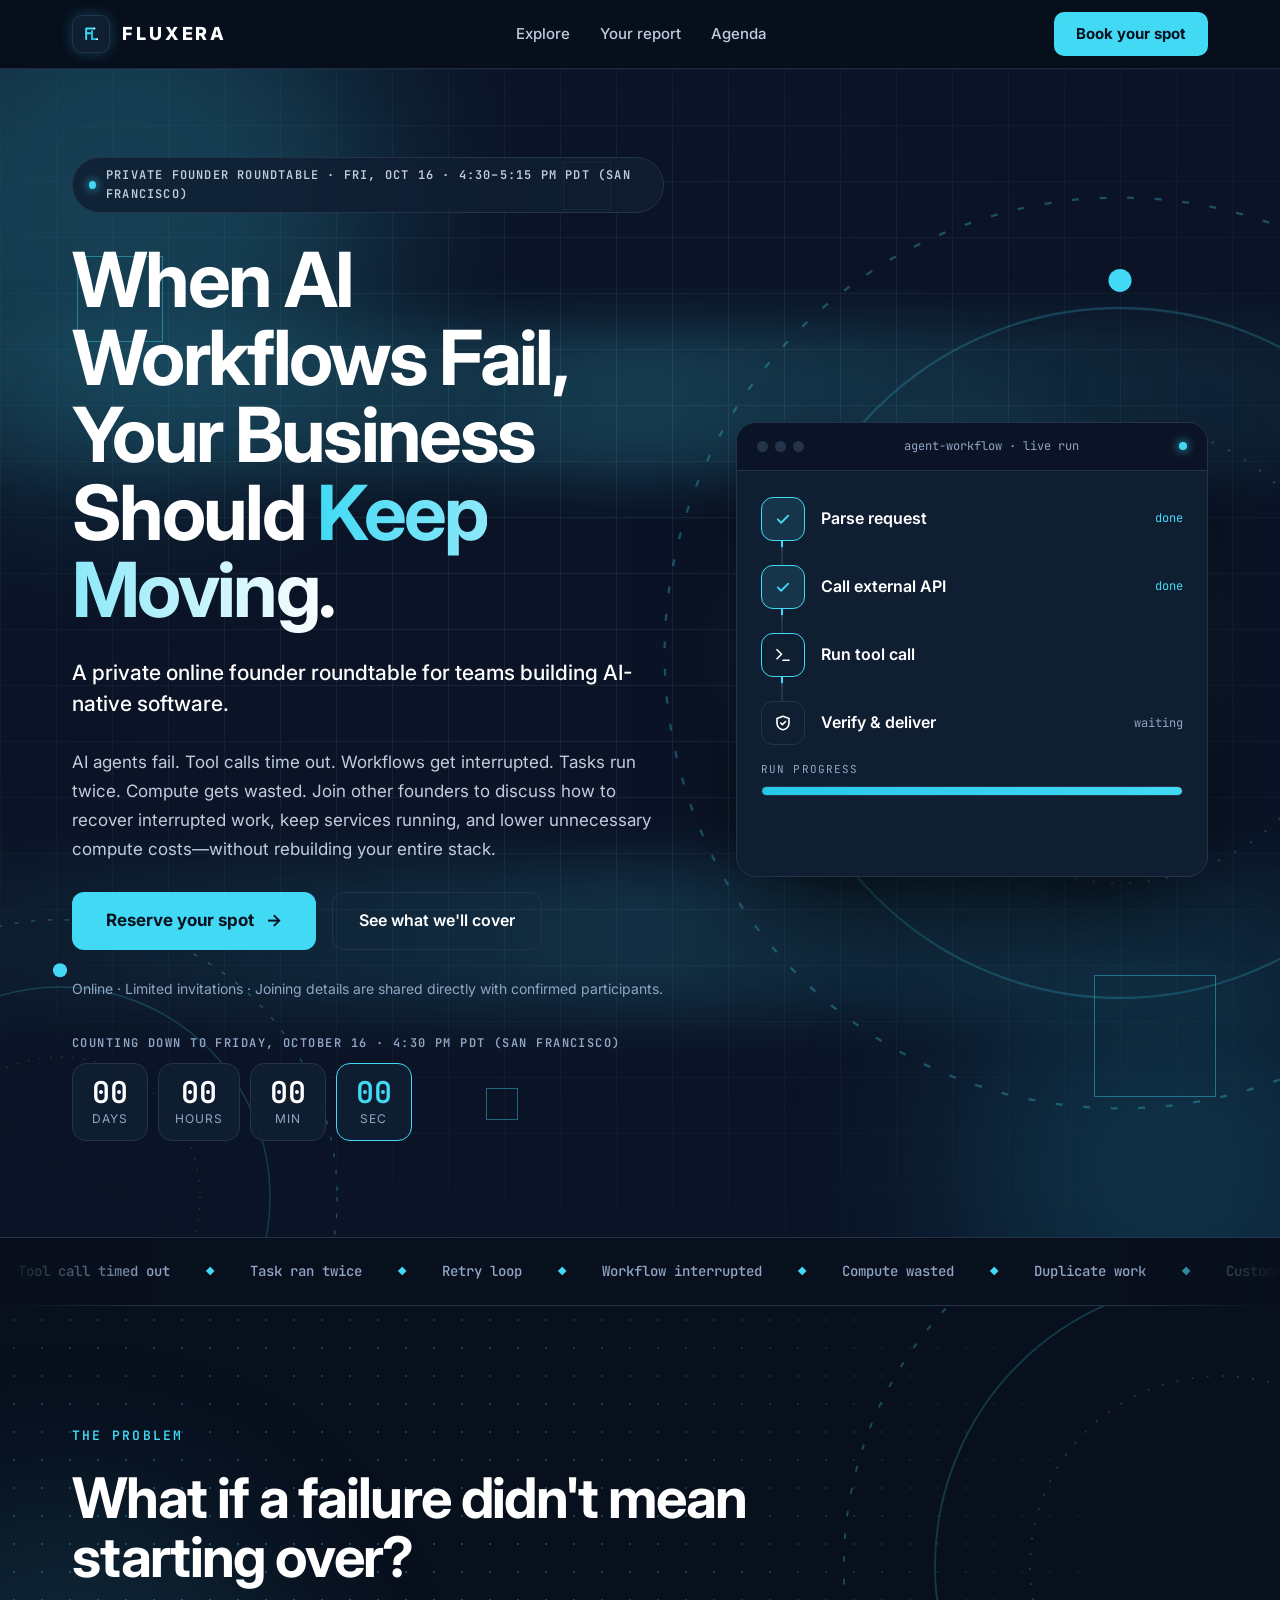
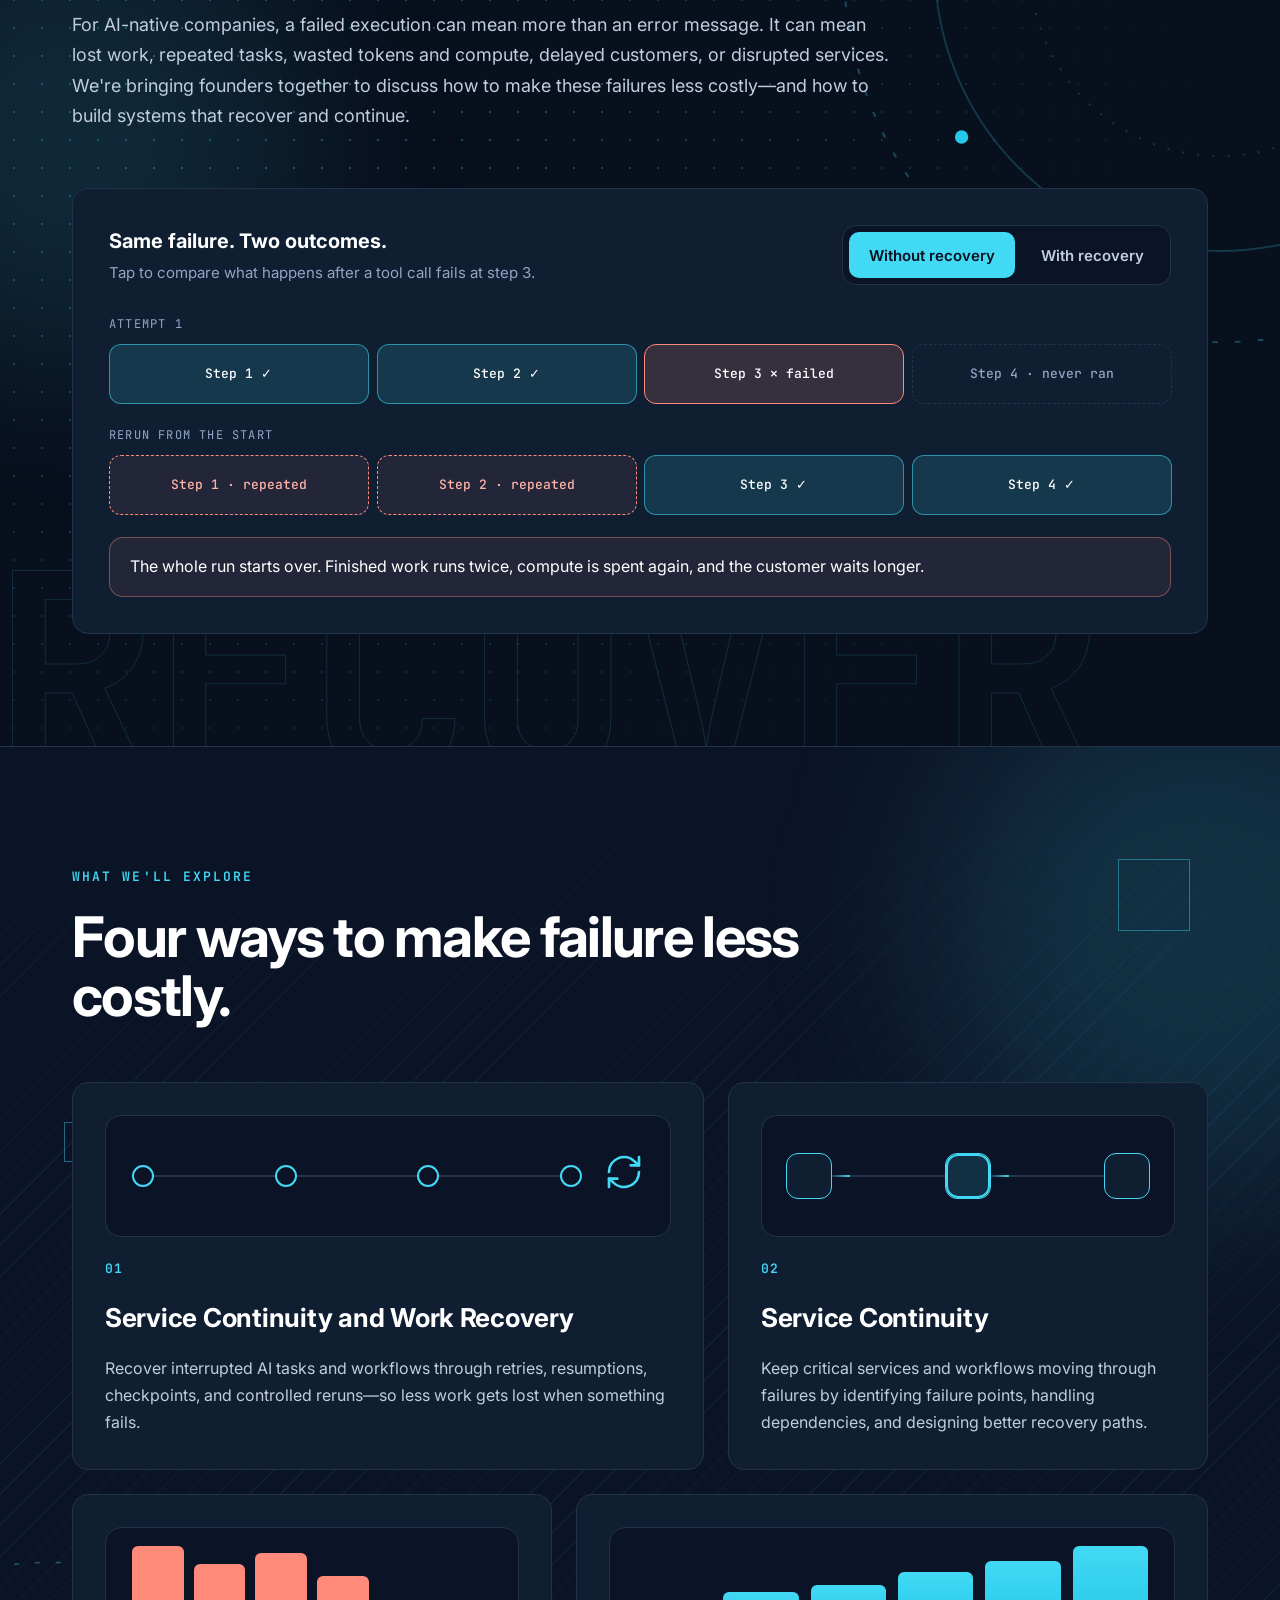
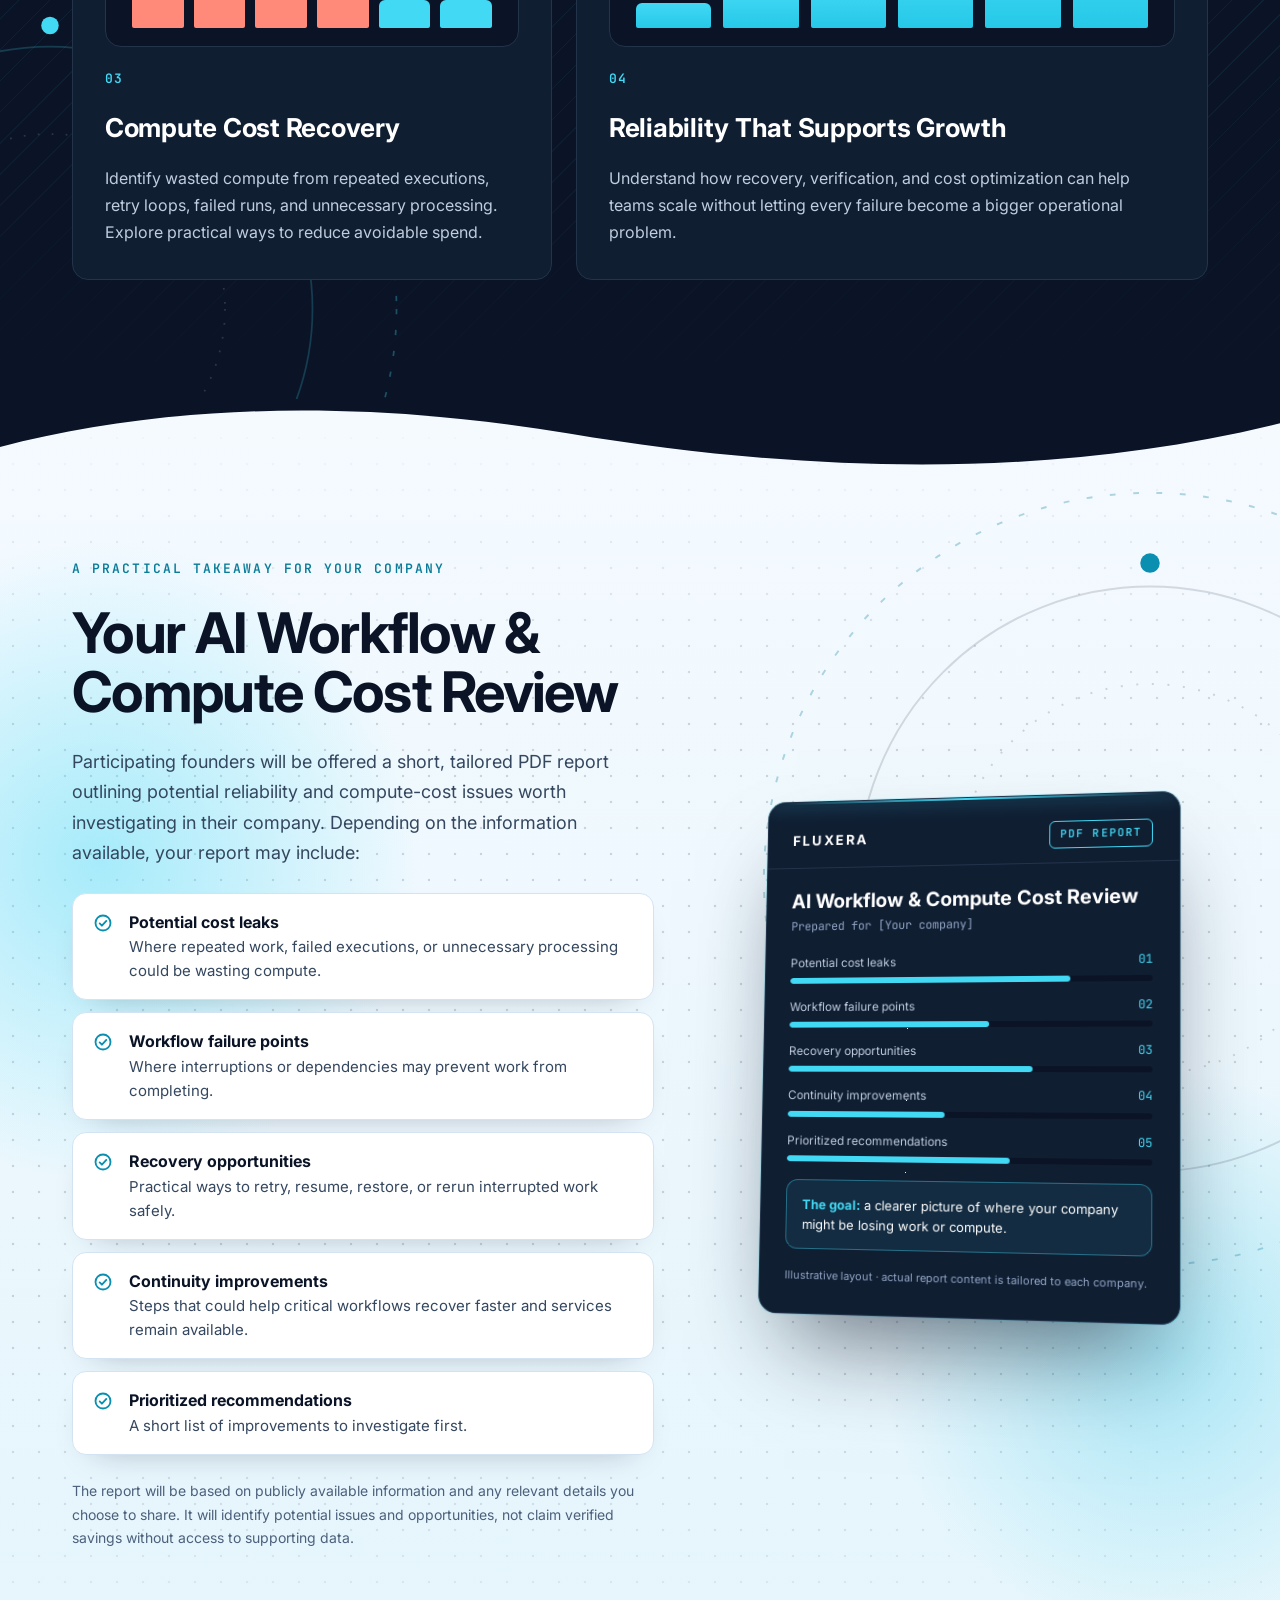
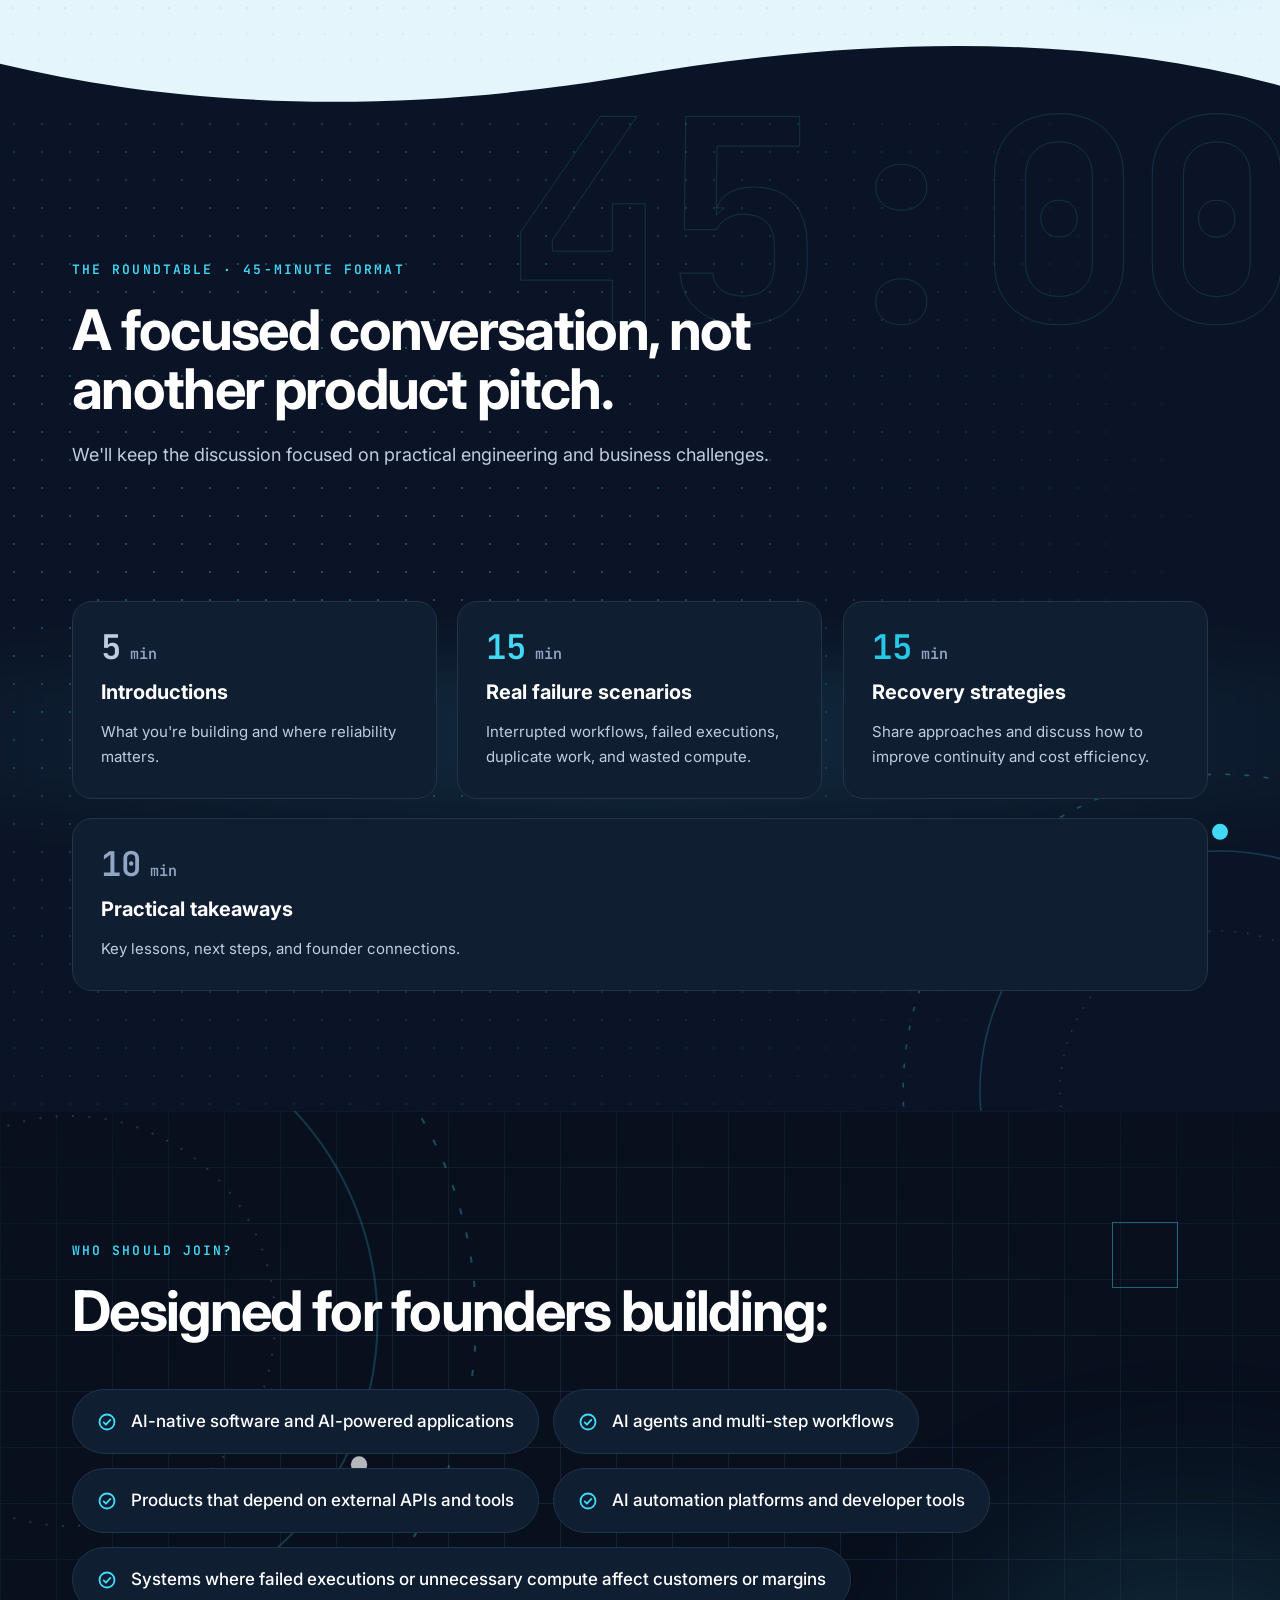
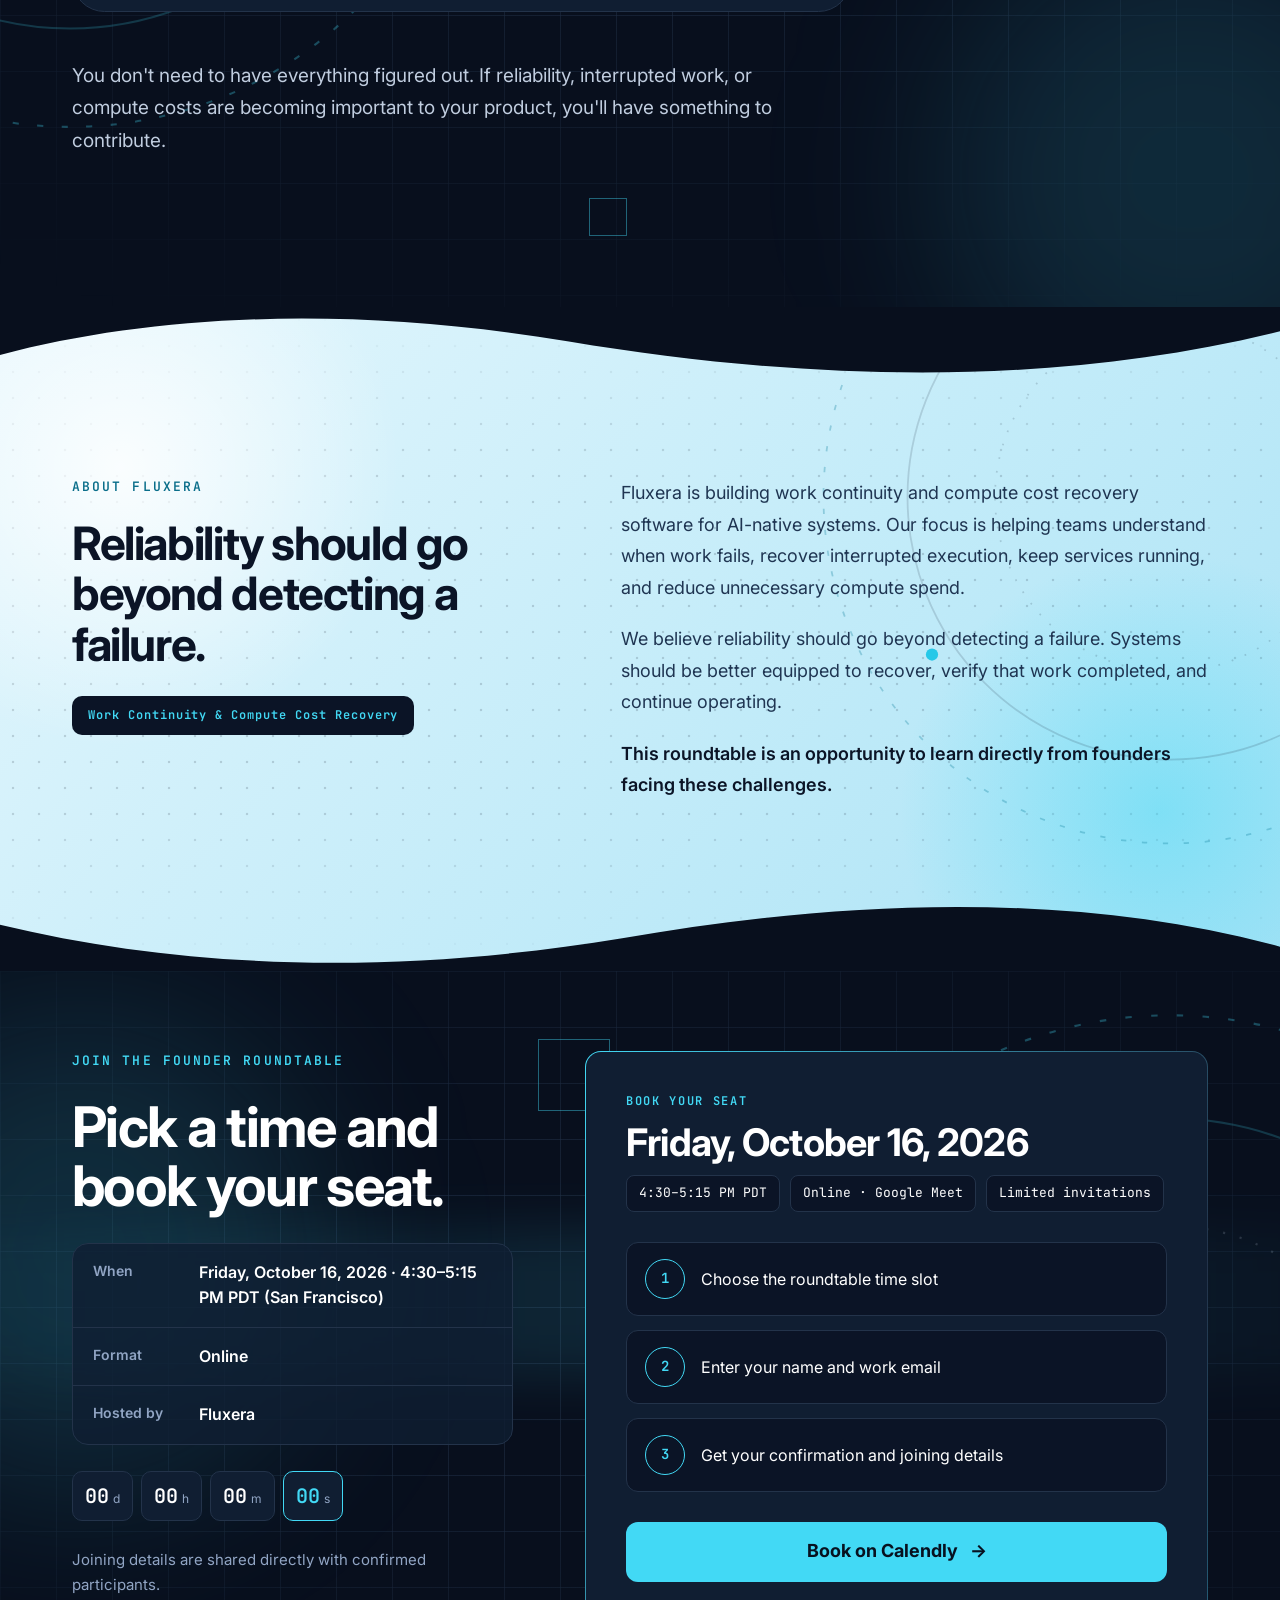
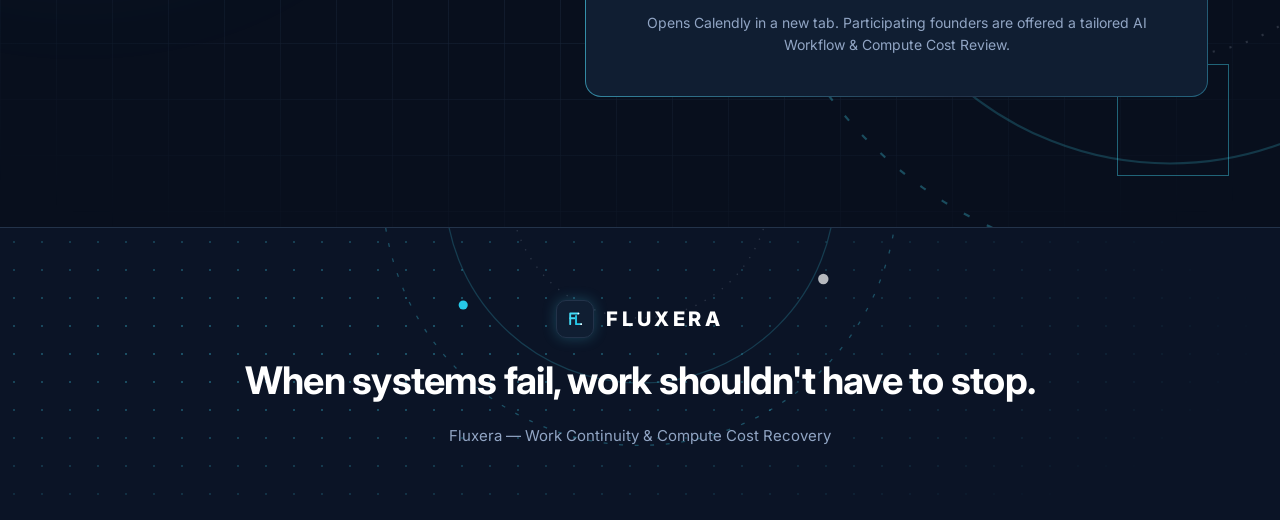
==== commit e0acad9a: "Update brand name to Fluxera and event schedule to Oct 16 4:30 PM PDT" ====
--- a/index.html
+++ b/index.html
@@ -3,7 +3,7 @@
 <head>
   <meta charset="UTF-8">
   <meta name="viewport" content="width=device-width, initial-scale=1.0">
-  <title>Flexera Founder Roundtable — Work Continuity &amp; Compute Cost Recovery</title>
+  <title>Fluxera Founder Roundtable — Work Continuity &amp; Compute Cost Recovery</title>
   <link rel="preconnect" href="https://fonts.googleapis.com">
   <link rel="preconnect" href="https://fonts.gstatic.com" crossorigin>
   <link href="https://fonts.googleapis.com/css2?family=Inter:wght@400;500;600;700;800&family=JetBrains+Mono:wght@500;600&display=swap" rel="stylesheet">
@@ -28,7 +28,7 @@
             <circle cx="50" cy="47" r="2.5" fill="#FFFFFF"/>
           </svg>
         </span>
-        <span style="font-size:18px;font-weight:800;letter-spacing:0.16em">FLEXERA</span>
+        <span style="font-size:18px;font-weight:800;letter-spacing:0.16em">FLUXERA</span>
       </a>
       <div class="navlinks" style="display:flex;align-items:center;gap:30px;font-size:15px;font-weight:500">
         <a href="#explore" style="color:#C0CDDF;text-decoration:none">Explore</a>
@@ -58,7 +58,7 @@
       <div style="flex:1 1 520px;min-width:0;display:flex;flex-direction:column;gap:28px">
         <div style="display:inline-flex;align-self:flex-start;align-items:center;gap:10px;padding:8px 16px;border:1px solid #23334A;border-radius:999px;background:rgba(16,30,50,.85)">
           <span class="livedot" aria-hidden="true"></span>
-          <span class="mono" style="font-size:12px;font-weight:600;letter-spacing:0.1em;text-transform:uppercase;color:#C0CDDF">Private founder roundtable · Sat, Oct 17 · 5:00–5:45 AM</span>
+          <span class="mono" style="font-size:12px;font-weight:600;letter-spacing:0.1em;text-transform:uppercase;color:#C0CDDF">Private founder roundtable · Fri, Oct 16 · 4:30–5:15 PM PDT (San Francisco)</span>
         </div>
         <h1 style="margin:0;font-size:clamp(40px,6vw,76px);line-height:1.02;font-weight:700;letter-spacing:-0.035em;color:#FFFFFF">When AI Workflows Fail, Your Business Should <span class="gtxt">Keep Moving.</span></h1>
         <p style="margin:0;font-size:21px;line-height:1.5;font-weight:500;color:#FFFFFF;max-width:600px">A private online founder roundtable for teams building AI-native software.</p>
@@ -71,7 +71,7 @@
         <div style="font-size:14px;color:#91A5C4">Online · Limited invitations · Joining details are shared directly with confirmed participants.</div>
 
         <div style="display:flex;flex-direction:column;gap:10px;margin-top:6px">
-          <div class="mono" style="font-size:12px;font-weight:600;letter-spacing:0.12em;text-transform:uppercase;color:#91A5C4">Counting down to Saturday, October 17 · 5:00 AM</div>
+          <div class="mono" style="font-size:12px;font-weight:600;letter-spacing:0.12em;text-transform:uppercase;color:#91A5C4">Counting down to Friday, October 16 · 4:30 PM PDT (San Francisco)</div>
           <div style="display:flex;flex-wrap:wrap;gap:10px">
             <div style="min-width:76px;padding:12px 16px;box-sizing:border-box;background:rgba(16,30,50,.9);border:1px solid #23334A;border-radius:14px;text-align:center"><div class="mono" id="hero-days" style="font-size:30px;line-height:1.1;font-weight:600;color:#FFFFFF">00</div><div style="font-size:12px;color:#91A5C4;letter-spacing:0.08em;text-transform:uppercase">Days</div></div>
             <div style="min-width:76px;padding:12px 16px;box-sizing:border-box;background:rgba(16,30,50,.9);border:1px solid #23334A;border-radius:14px;text-align:center"><div class="mono" id="hero-hours" style="font-size:30px;line-height:1.1;font-weight:600;color:#FFFFFF">00</div><div style="font-size:12px;color:#91A5C4;letter-spacing:0.08em;text-transform:uppercase">Hours</div></div>
@@ -351,7 +351,7 @@
         <div class="reportcard" style="position:relative;width:100%;max-width:420px;background:#101E32;border:1px solid #23334A;border-radius:18px;overflow:hidden;box-shadow:0 50px 90px -30px rgba(11,20,38,.6),0 0 0 1px rgba(66,217,245,.25)">
           <div class="scanline" aria-hidden="true"></div>
           <div style="padding:26px 26px 14px;display:flex;align-items:center;justify-content:space-between;border-bottom:1px solid #23334A">
-            <div style="font-size:14px;font-weight:700;letter-spacing:0.16em;color:#FFFFFF">FLEXERA</div>
+            <div style="font-size:14px;font-weight:700;letter-spacing:0.16em;color:#FFFFFF">FLUXERA</div>
             <div class="mono" style="font-size:11px;font-weight:600;letter-spacing:0.1em;padding:4px 10px;border:1px solid #42D9F5;border-radius:6px;color:#42D9F5">PDF REPORT</div>
           </div>
           <div style="padding:22px 26px 28px;display:flex;flex-direction:column;gap:18px">
@@ -458,12 +458,12 @@
     <svg aria-hidden="true" viewBox="0 0 1440 90" preserveAspectRatio="none" style="position:absolute;bottom:-1px;left:0;width:100%;height:76px;display:block;pointer-events:none"><path d="M0 90H1440V60C1200 -8 940 6 700 50C460 92 220 90 0 34Z" fill="#080F1D"></path></svg>
     <div style="position:relative;max-width:1200px;margin:0 auto;padding:170px 32px;box-sizing:border-box;display:flex;flex-wrap:wrap;gap:64px;align-items:flex-start">
       <div class="rv" style="flex:1 1 380px;min-width:0;display:flex;flex-direction:column;gap:20px">
-        <div class="mono" style="font-size:13px;font-weight:600;letter-spacing:0.16em;text-transform:uppercase;color:#0A6E8A">About Flexera</div>
+        <div class="mono" style="font-size:13px;font-weight:600;letter-spacing:0.16em;text-transform:uppercase;color:#0A6E8A">About Fluxera</div>
         <h2 style="margin:0;font-size:clamp(30px,4vw,46px);line-height:1.1;font-weight:700;letter-spacing:-0.03em;color:#0B1426">Reliability should go beyond detecting a failure.</h2>
         <div class="mono" style="align-self:flex-start;margin-top:6px;padding:10px 16px;border-radius:10px;background:#0B1426;color:#42D9F5;font-size:12px;font-weight:600;letter-spacing:0.08em">Work Continuity &amp; Compute Cost Recovery</div>
       </div>
       <div class="rv" style="flex:1.2 1 460px;min-width:0;display:flex;flex-direction:column;gap:20px">
-        <p style="margin:0;font-size:18px;line-height:1.75;color:#1F3552">Flexera is building work continuity and compute cost recovery software for AI-native systems. Our focus is helping teams understand when work fails, recover interrupted execution, keep services running, and reduce unnecessary compute spend.</p>
+        <p style="margin:0;font-size:18px;line-height:1.75;color:#1F3552">Fluxera is building work continuity and compute cost recovery software for AI-native systems. Our focus is helping teams understand when work fails, recover interrupted execution, keep services running, and reduce unnecessary compute spend.</p>
         <p style="margin:0;font-size:18px;line-height:1.75;color:#1F3552">We believe reliability should go beyond detecting a failure. Systems should be better equipped to recover, verify that work completed, and continue operating.</p>
         <p style="margin:0;font-size:18px;line-height:1.75;color:#0B1426;font-weight:600">This roundtable is an opportunity to learn directly from founders facing these challenges.</p>
       </div>
@@ -484,9 +484,9 @@
         <div class="mono" style="font-size:13px;font-weight:600;letter-spacing:0.16em;text-transform:uppercase;color:#42D9F5">Join the Founder Roundtable</div>
         <h2 style="margin:0;font-size:clamp(32px,4.6vw,56px);line-height:1.06;font-weight:700;letter-spacing:-0.03em;color:#FFFFFF">Pick a time and book your seat.</h2>
         <div style="display:flex;flex-direction:column;gap:0;border:1px solid #23334A;border-radius:16px;background:rgba(16,30,50,.8);overflow:hidden">
-          <div style="display:flex;gap:16px;padding:16px 20px;border-bottom:1px solid #23334A"><div style="flex:0 0 90px;font-size:14px;font-weight:600;color:#91A5C4">When</div><div style="font-size:16px;font-weight:600;color:#FFFFFF">Saturday, October 17, 2026 · 5:00–5:45 AM</div></div>
+          <div style="display:flex;gap:16px;padding:16px 20px;border-bottom:1px solid #23334A"><div style="flex:0 0 90px;font-size:14px;font-weight:600;color:#91A5C4">When</div><div style="font-size:16px;font-weight:600;color:#FFFFFF">Friday, October 16, 2026 · 4:30–5:15 PM PDT (San Francisco)</div></div>
           <div style="display:flex;gap:16px;padding:16px 20px;border-bottom:1px solid #23334A"><div style="flex:0 0 90px;font-size:14px;font-weight:600;color:#91A5C4">Format</div><div style="font-size:16px;font-weight:600;color:#FFFFFF">Online</div></div>
-          <div style="display:flex;gap:16px;padding:16px 20px"><div style="flex:0 0 90px;font-size:14px;font-weight:600;color:#91A5C4">Hosted by</div><div style="font-size:16px;font-weight:600;color:#FFFFFF">Flexera</div></div>
+          <div style="display:flex;gap:16px;padding:16px 20px"><div style="flex:0 0 90px;font-size:14px;font-weight:600;color:#91A5C4">Hosted by</div><div style="font-size:16px;font-weight:600;color:#FFFFFF">Fluxera</div></div>
         </div>
         <div style="display:flex;flex-wrap:wrap;gap:8px">
           <div style="padding:8px 12px;border-radius:10px;background:#101E32;border:1px solid #23334A;text-align:center"><span class="mono" id="reg-days" style="font-size:20px;font-weight:600;color:#FFFFFF">00</span> <span style="font-size:12px;color:#91A5C4">d</span></div>
@@ -502,9 +502,9 @@
 
           <div style="display:flex;flex-direction:column;gap:10px">
             <div class="mono" style="font-size:12px;font-weight:600;letter-spacing:0.14em;text-transform:uppercase;color:#42D9F5">Book your seat</div>
-            <div style="font-size:clamp(26px,3.4vw,38px);line-height:1.15;font-weight:700;letter-spacing:-0.02em;color:#FFFFFF">Saturday, October 17, 2026</div>
+            <div style="font-size:clamp(26px,3.4vw,38px);line-height:1.15;font-weight:700;letter-spacing:-0.02em;color:#FFFFFF">Friday, October 16, 2026</div>
             <div style="display:flex;flex-wrap:wrap;gap:10px">
-              <div class="mono" style="padding:7px 12px;border-radius:8px;background:#0B1426;border:1px solid #23334A;font-size:13px;color:#FFFFFF">5:00–5:45 AM</div>
+              <div class="mono" style="padding:7px 12px;border-radius:8px;background:#0B1426;border:1px solid #23334A;font-size:13px;color:#FFFFFF">4:30–5:15 PM PDT</div>
               <div class="mono" style="padding:7px 12px;border-radius:8px;background:#0B1426;border:1px solid #23334A;font-size:13px;color:#FFFFFF">Online · Google Meet</div>
               <div class="mono" style="padding:7px 12px;border-radius:8px;background:#0B1426;border:1px solid #23334A;font-size:13px;color:#FFFFFF">Limited invitations</div>
             </div>
@@ -547,10 +547,10 @@
             <circle cx="50" cy="47" r="2.5" fill="#FFFFFF"/>
           </svg>
         </span>
-        <span style="font-size:20px;font-weight:800;letter-spacing:0.18em;color:#FFFFFF">FLEXERA</span>
+        <span style="font-size:20px;font-weight:800;letter-spacing:0.18em;color:#FFFFFF">FLUXERA</span>
       </div>
       <div style="font-size:clamp(24px,3.4vw,38px);line-height:1.2;font-weight:700;letter-spacing:-0.02em;color:#FFFFFF">When systems fail, work shouldn't have to stop.</div>
-      <div style="font-size:15px;color:#91A5C4">Flexera — Work Continuity &amp; Compute Cost Recovery</div>
+      <div style="font-size:15px;color:#91A5C4">Fluxera — Work Continuity &amp; Compute Cost Recovery</div>
     </div>
   </div>
 
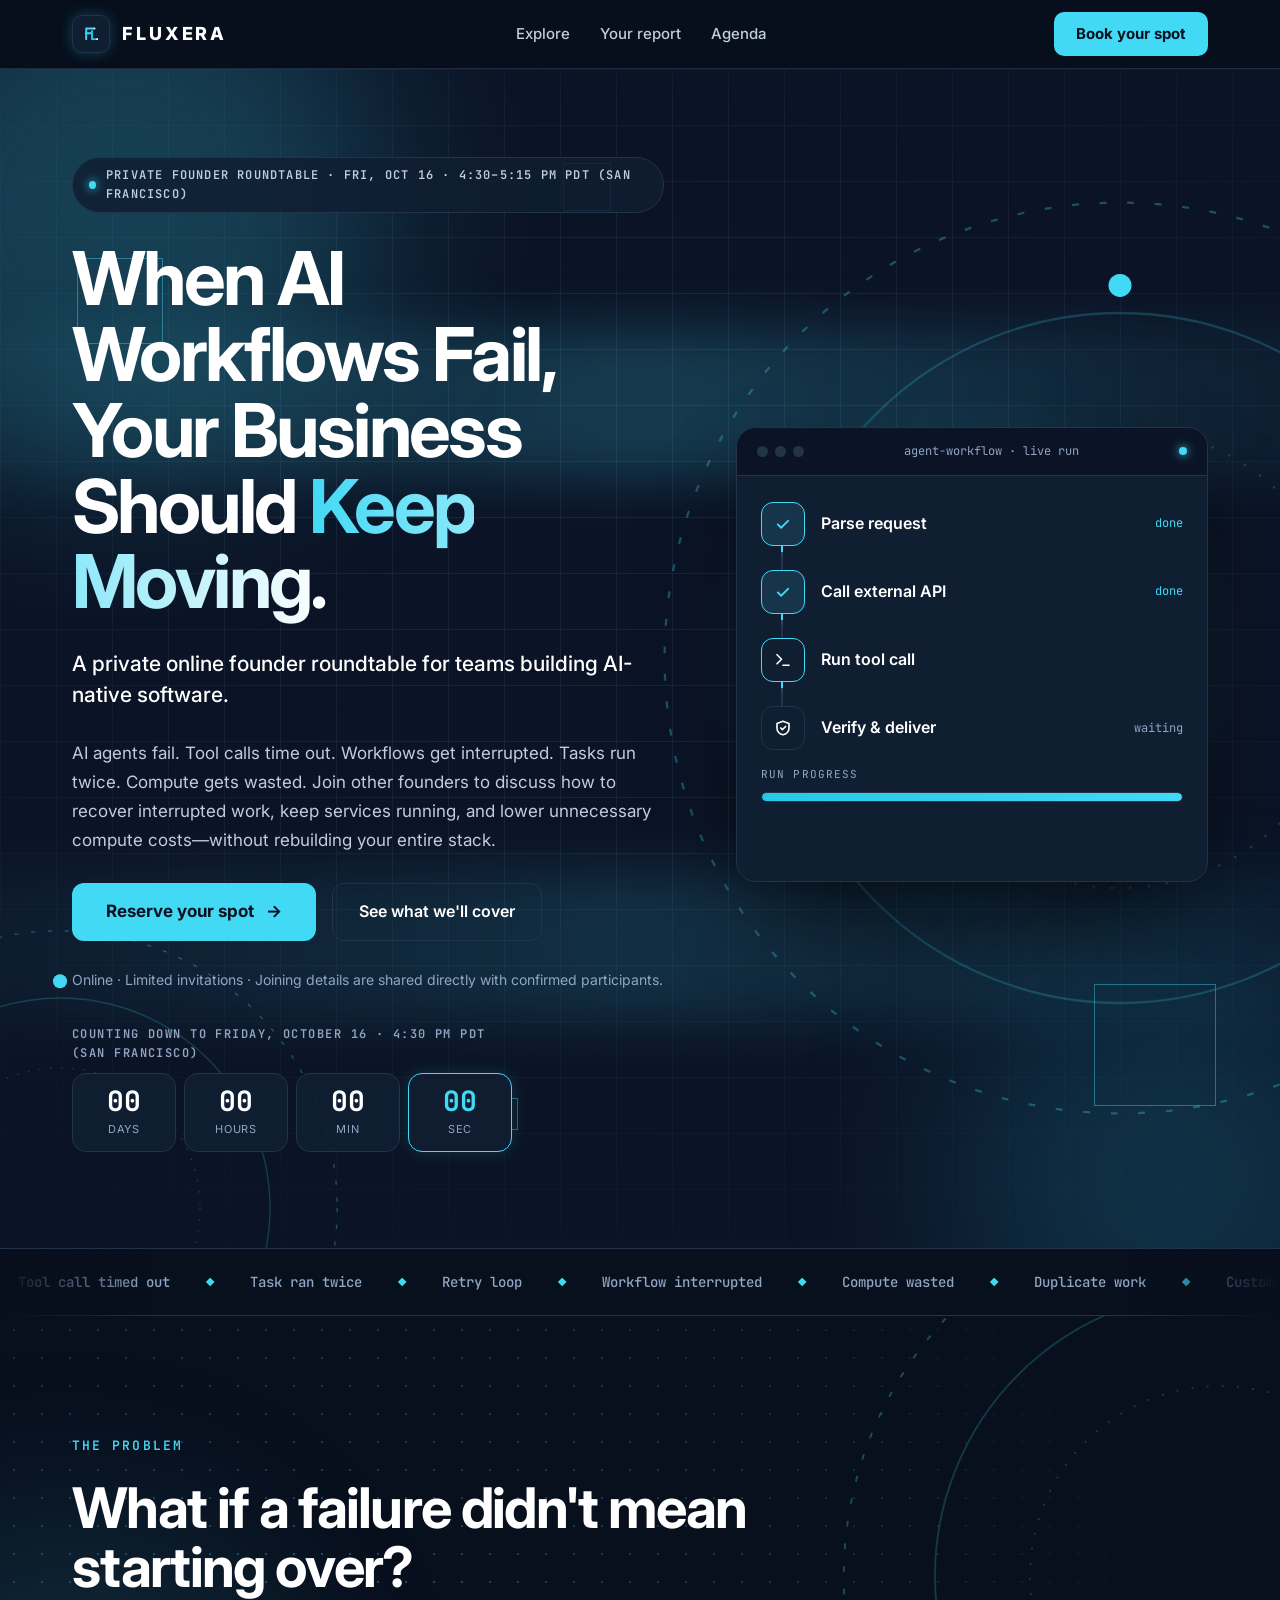
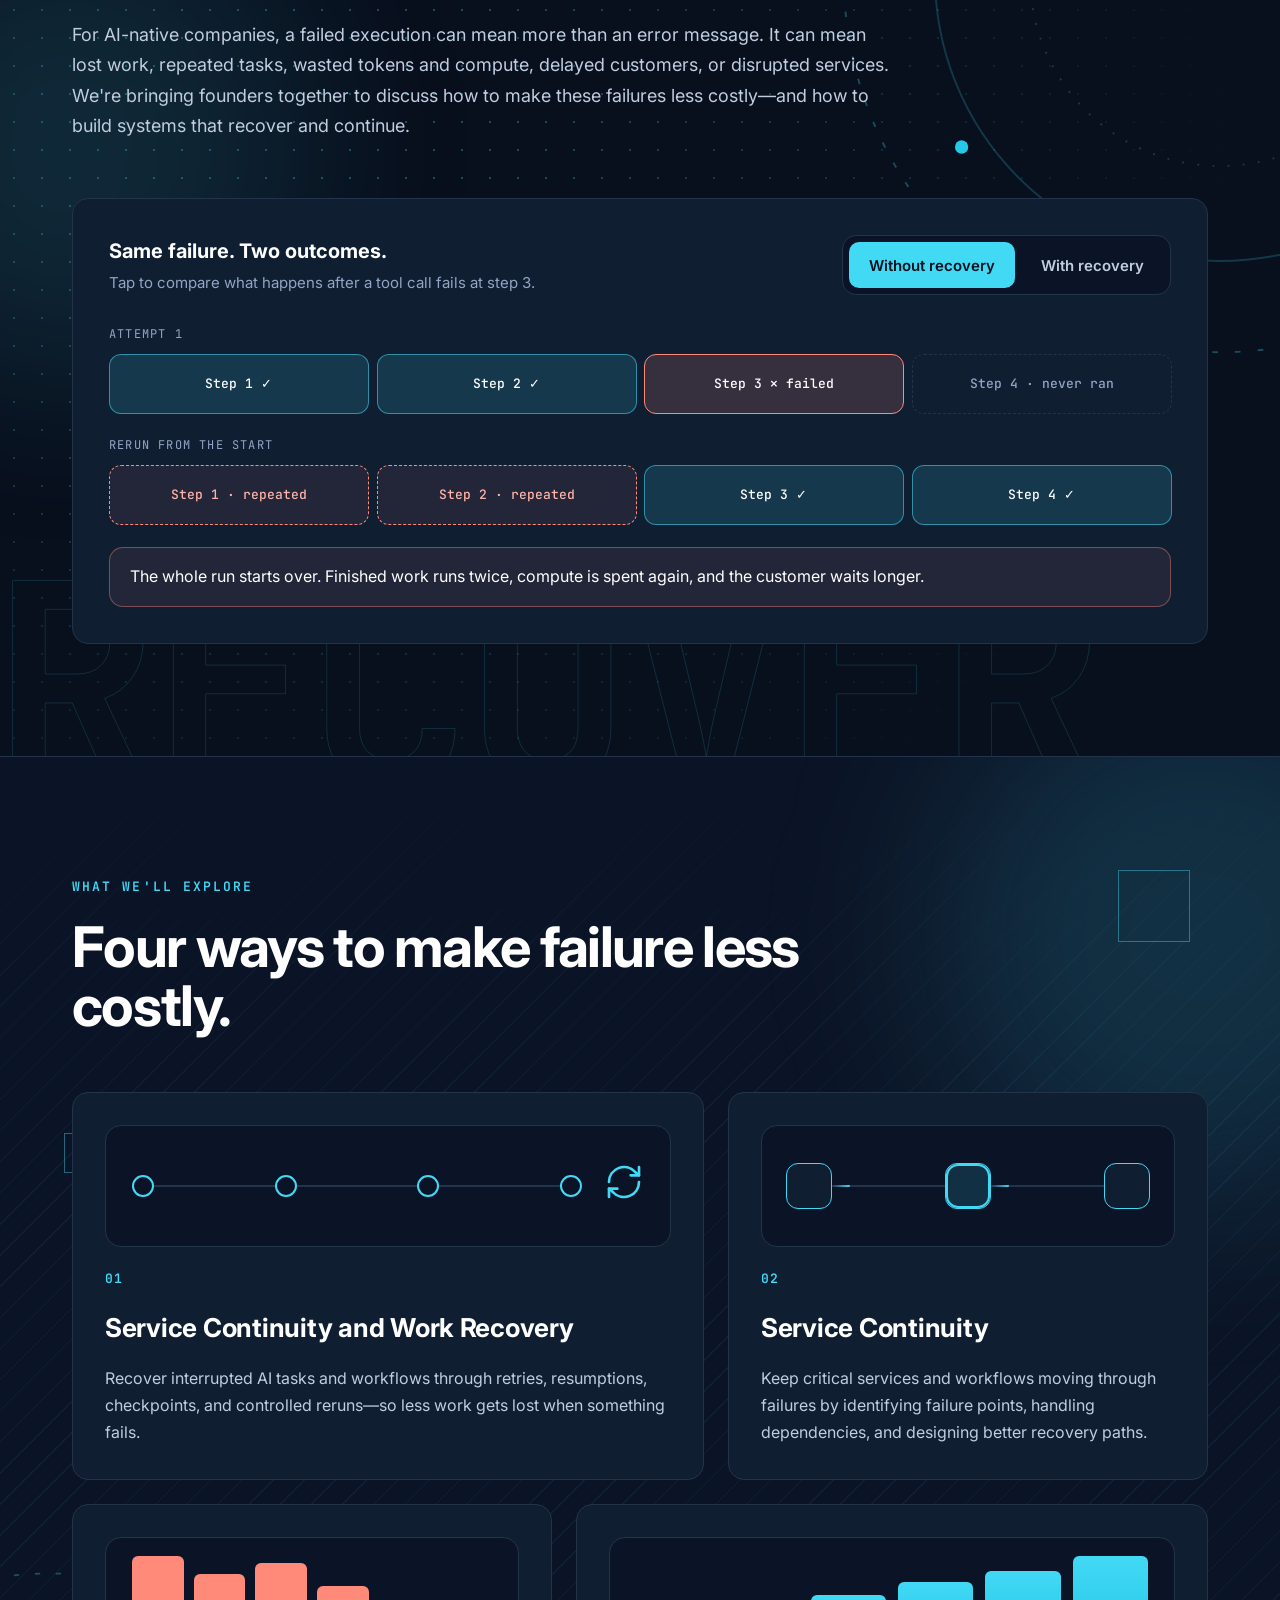
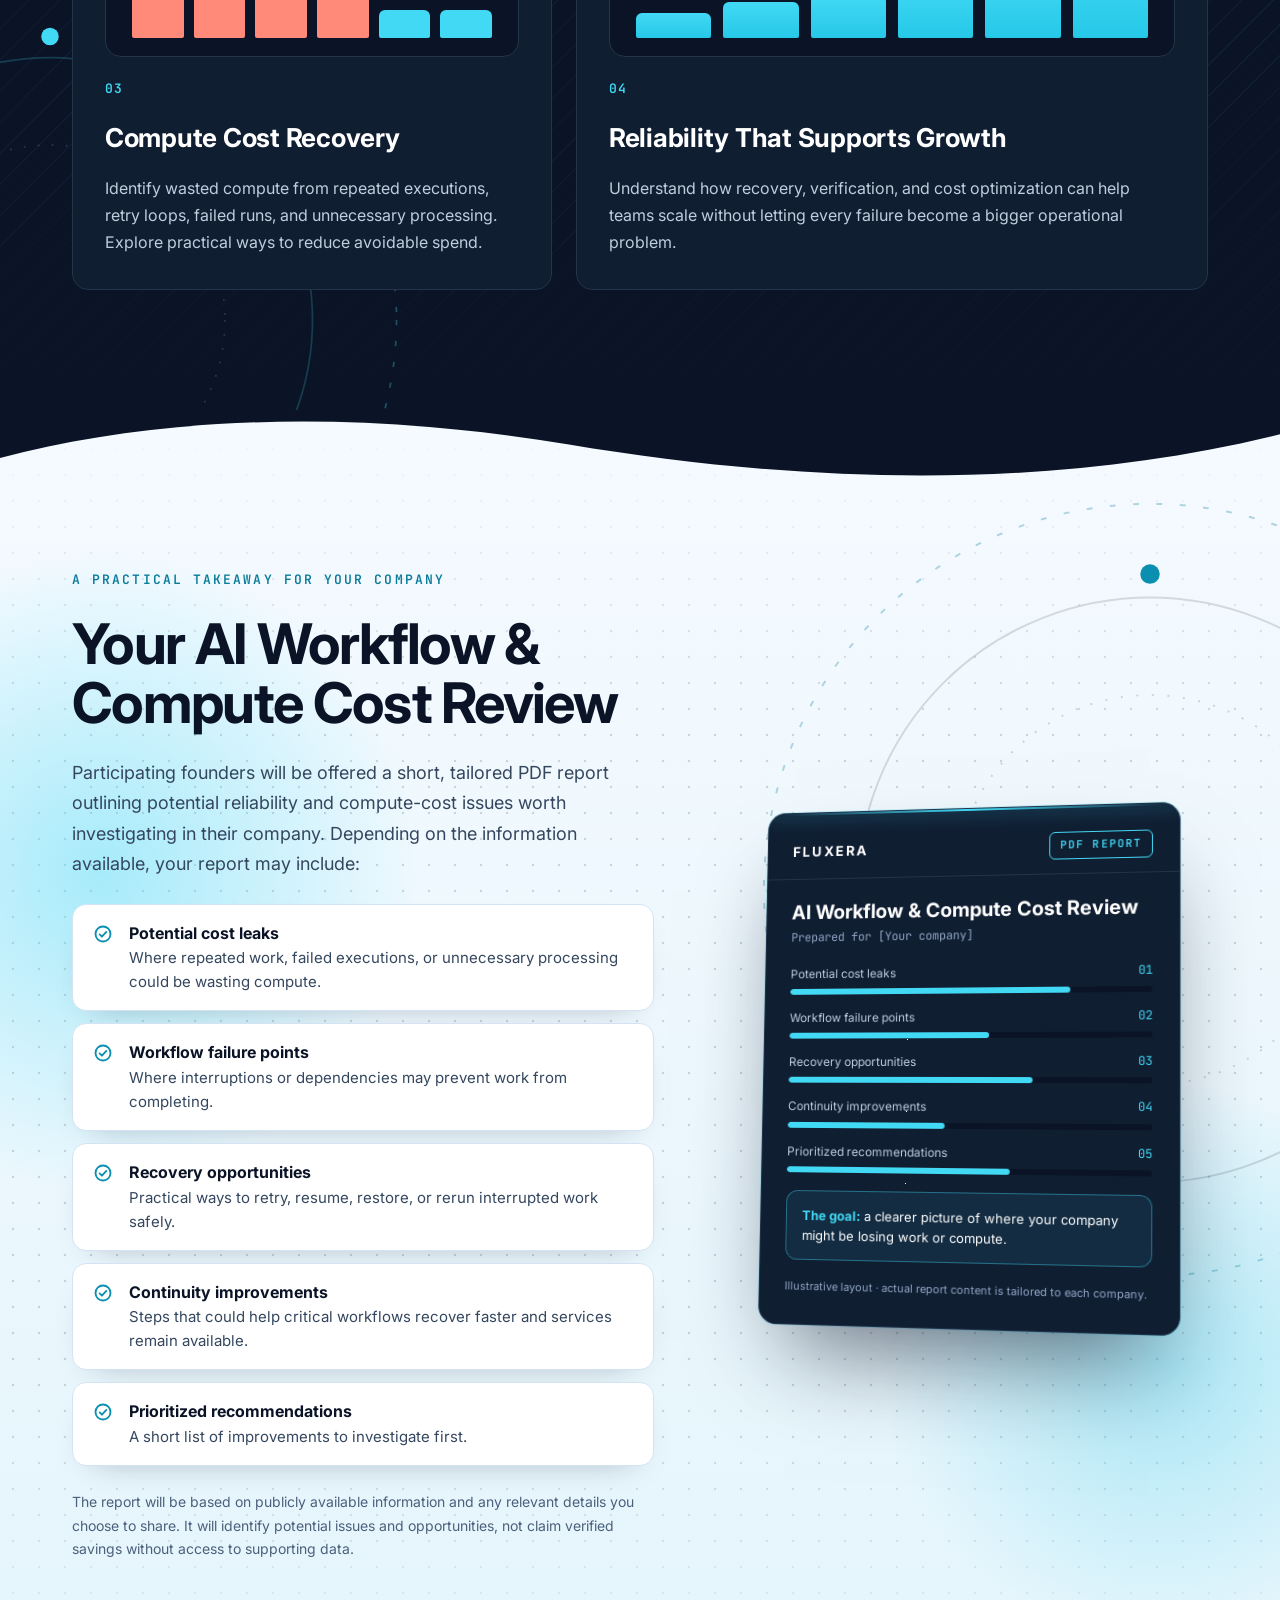
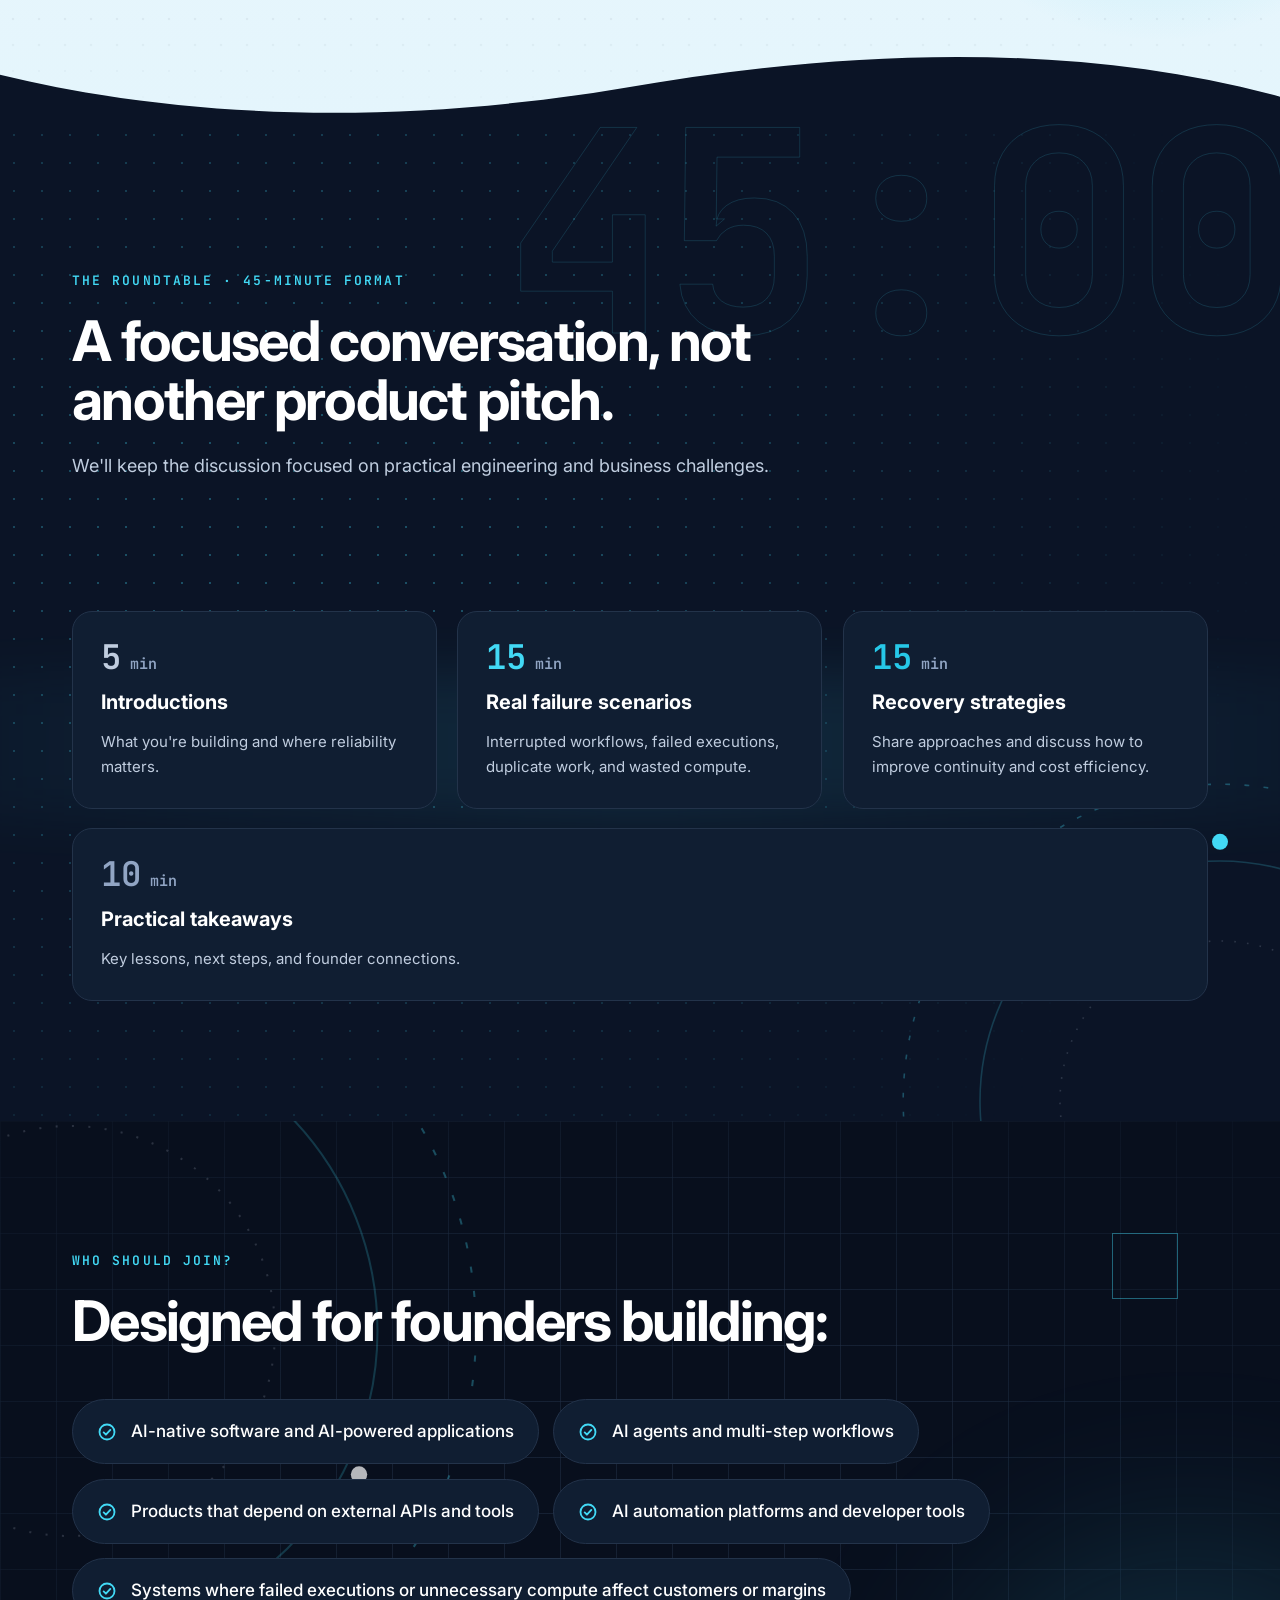
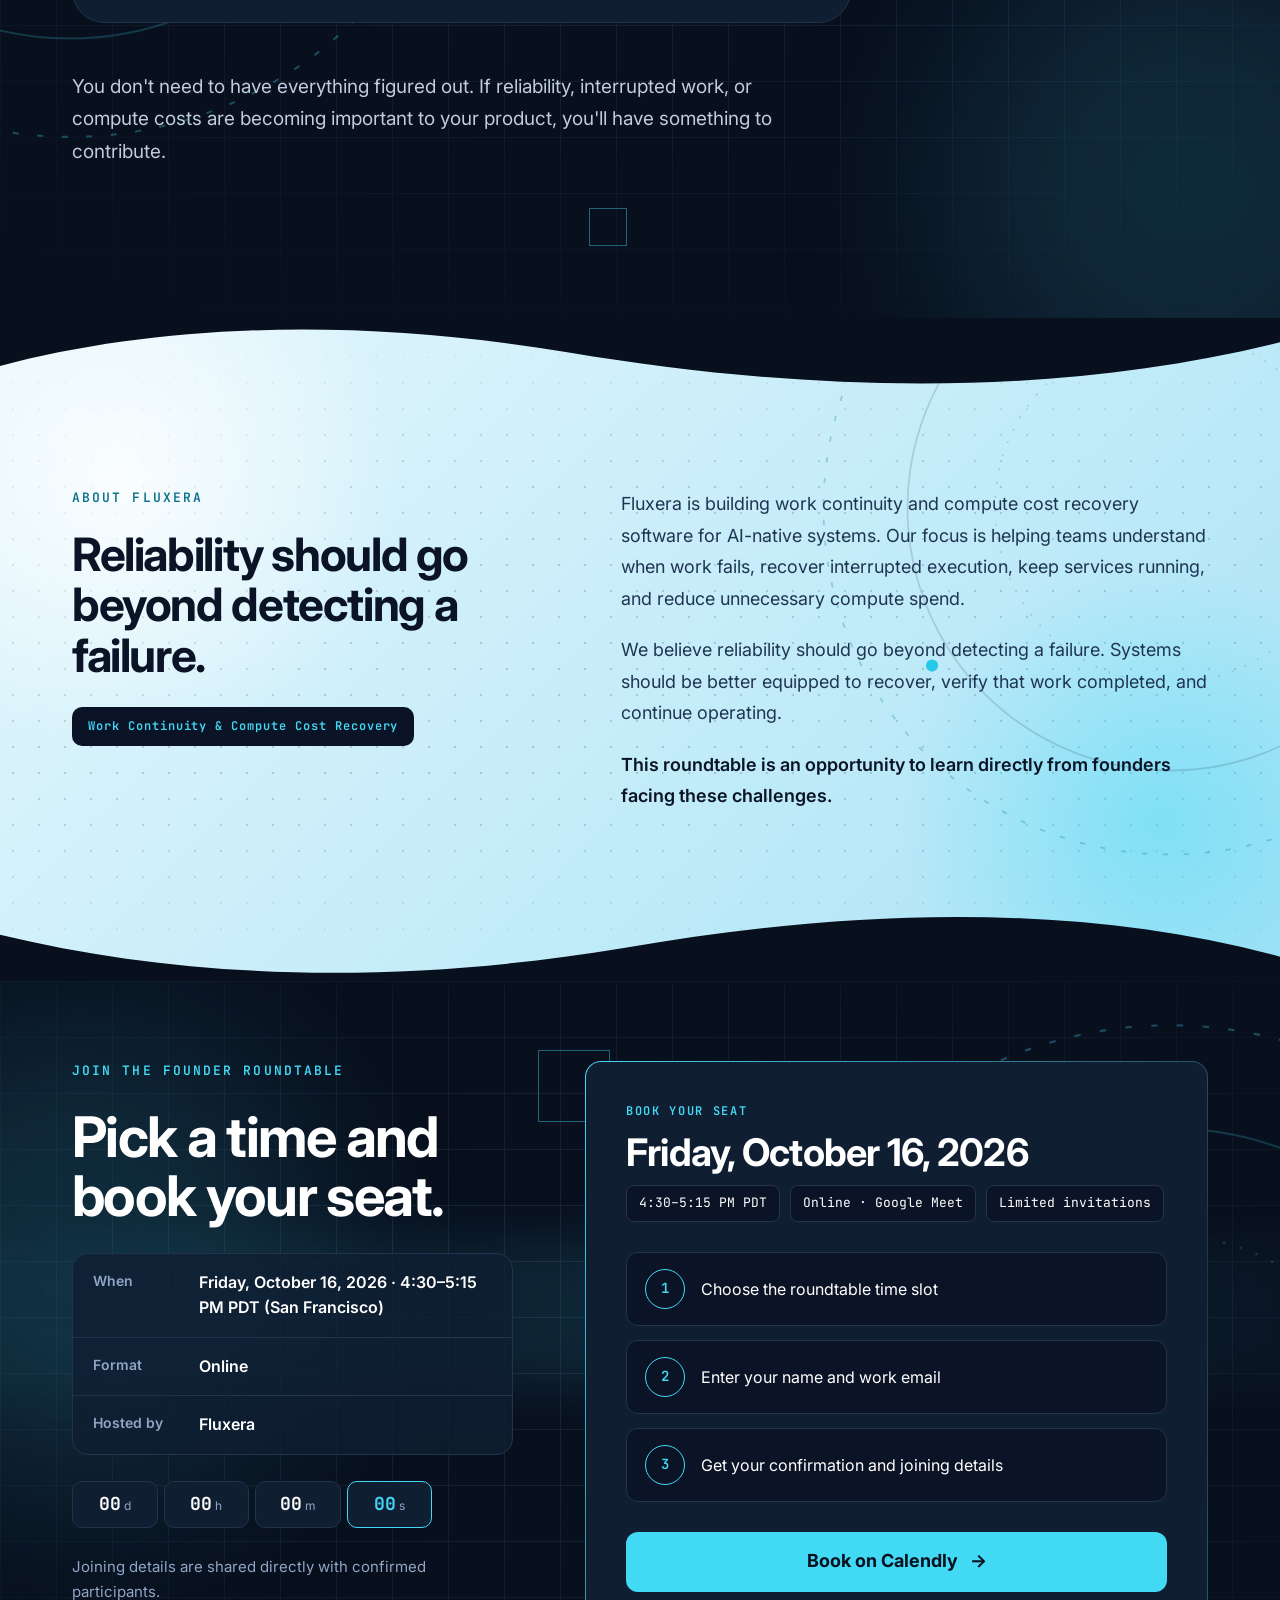
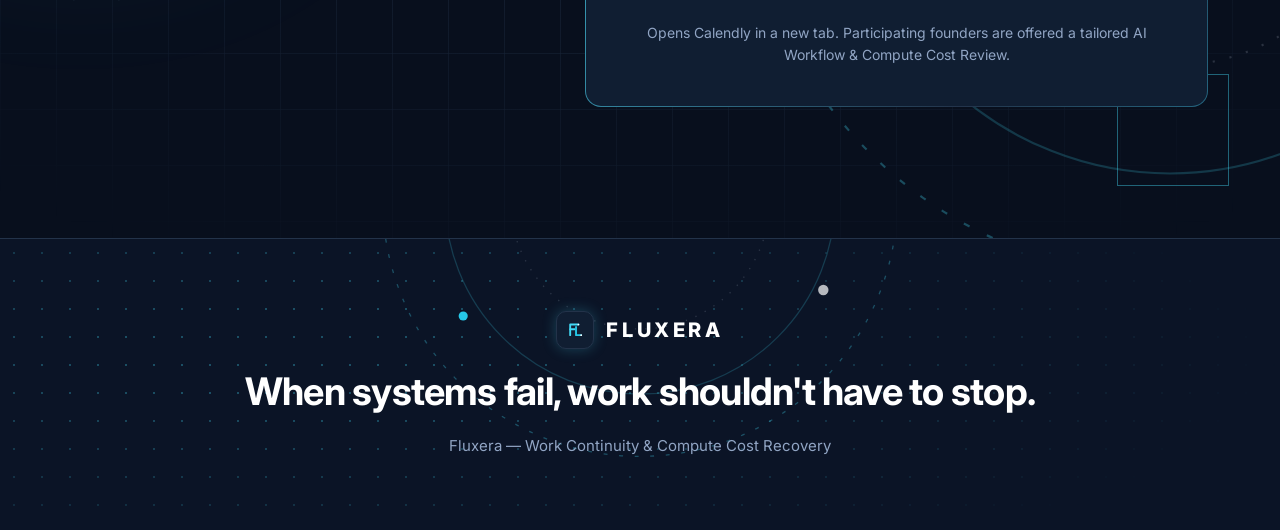
==== commit 1c210669: "Fix countdown layout strictly to one single line across mobile and desktop, enhance full-page mobile" ====
--- a/index.html
+++ b/index.html
@@ -8,7 +8,7 @@
   <link rel="preconnect" href="https://fonts.gstatic.com" crossorigin>
   <link href="https://fonts.googleapis.com/css2?family=Inter:wght@400;500;600;700;800&family=JetBrains+Mono:wght@500;600&display=swap" rel="stylesheet">
   <link rel="icon" type="image/svg+xml" href="favicon.svg">
-  <link rel="stylesheet" href="style.css">
+  <link rel="stylesheet" href="style.css?v=2.1">
 </head>
 <body>
 <div id="scroll-progress"></div>
@@ -17,7 +17,7 @@
 
   <!-- NAV -->
   <div style="position:sticky;top:0;z-index:50;background:rgba(8,15,29,.74);-webkit-backdrop-filter:blur(16px);backdrop-filter:blur(16px);border-bottom:1px solid rgba(35,51,74,.8)">
-    <div style="max-width:1200px;margin:0 auto;padding:12px 32px;box-sizing:border-box;display:flex;align-items:center;justify-content:space-between;gap:20px">
+    <div class="navbar-container" style="max-width:1200px;margin:0 auto;padding:12px 32px;box-sizing:border-box;display:flex;align-items:center;justify-content:space-between;gap:20px">
       <a href="#top" style="display:flex;align-items:center;gap:12px;text-decoration:none;color:#FFFFFF">
         <span style="width:36px;height:36px;border-radius:10px;background:#101E32;border:1px solid #23334A;display:flex;align-items:center;justify-content:center;box-shadow:0 0 14px rgba(66,217,245,.25)">
           <svg width="22" height="22" viewBox="0 0 64 64" fill="none">
@@ -35,7 +35,7 @@
         <a href="#report" style="color:#C0CDDF;text-decoration:none">Your report</a>
         <a href="#agenda" style="color:#C0CDDF;text-decoration:none">Agenda</a>
       </div>
-      <a class="btn" href="https://calendly.com/d/dvyk-74s-wyj/one-off-meeting" target="_blank" rel="noopener noreferrer" style="display:inline-flex;align-items:center;justify-content:center;min-height:44px;padding:0 22px;box-sizing:border-box;background:#42D9F5;color:#07111F;border-radius:10px;font-size:15px;font-weight:700;text-decoration:none">Book your spot</a>
+      <a class="btn navbar-btn" href="https://calendly.com/d/dvyk-74s-wyj/one-off-meeting" target="_blank" rel="noopener noreferrer" style="display:inline-flex;align-items:center;justify-content:center;min-height:44px;padding:0 22px;box-sizing:border-box;background:#42D9F5;color:#07111F;border-radius:10px;font-size:15px;font-weight:700;text-decoration:none">Book your spot</a>
     </div>
   </div>
 
@@ -53,30 +53,30 @@
     <div class="diam" aria-hidden="true" style="right:5%;bottom:12%;width:120px;height:120px;animation-delay:-6s"></div>
     <div class="diam" aria-hidden="true" style="left:38%;bottom:10%;width:30px;height:30px;animation-delay:-9s"></div>
 
-    <div style="position:relative;max-width:1200px;margin:0 auto;padding:88px 32px 96px;box-sizing:border-box;display:flex;flex-wrap:wrap;align-items:center;gap:72px">
+    <div class="sec-container sec-hero" style="position:relative;max-width:1200px;margin:0 auto;padding:88px 32px 96px;box-sizing:border-box;display:flex;flex-wrap:wrap;align-items:center;gap:72px">
 
       <div style="flex:1 1 520px;min-width:0;display:flex;flex-direction:column;gap:28px">
-        <div style="display:inline-flex;align-self:flex-start;align-items:center;gap:10px;padding:8px 16px;border:1px solid #23334A;border-radius:999px;background:rgba(16,30,50,.85)">
+        <div class="hero-badge" style="display:inline-flex;align-self:flex-start;align-items:center;gap:10px;padding:8px 16px;border:1px solid #23334A;border-radius:999px;background:rgba(16,30,50,.85);max-width:100%;box-sizing:border-box">
           <span class="livedot" aria-hidden="true"></span>
           <span class="mono" style="font-size:12px;font-weight:600;letter-spacing:0.1em;text-transform:uppercase;color:#C0CDDF">Private founder roundtable · Fri, Oct 16 · 4:30–5:15 PM PDT (San Francisco)</span>
         </div>
-        <h1 style="margin:0;font-size:clamp(40px,6vw,76px);line-height:1.02;font-weight:700;letter-spacing:-0.035em;color:#FFFFFF">When AI Workflows Fail, Your Business Should <span class="gtxt">Keep Moving.</span></h1>
+        <h1 style="margin:0;font-size:clamp(36px,5.8vw,76px);line-height:1.02;font-weight:700;letter-spacing:-0.035em;color:#FFFFFF;overflow-wrap:break-word">When AI Workflows Fail, Your Business Should <span class="gtxt">Keep Moving.</span></h1>
         <p style="margin:0;font-size:21px;line-height:1.5;font-weight:500;color:#FFFFFF;max-width:600px">A private online founder roundtable for teams building AI-native software.</p>
         <p style="margin:0;font-size:17px;line-height:1.7;color:#C0CDDF;max-width:600px">AI agents fail. Tool calls time out. Workflows get interrupted. Tasks run twice. Compute gets wasted. Join other founders to discuss how to recover interrupted work, keep services running, and lower unnecessary compute costs—without rebuilding your entire stack.</p>
 
-        <div style="display:flex;flex-wrap:wrap;align-items:center;gap:16px">
+        <div class="hero-btn-group" style="display:flex;flex-wrap:wrap;align-items:center;gap:16px">
           <a class="btn glowbtn" href="https://calendly.com/d/dvyk-74s-wyj/one-off-meeting" target="_blank" rel="noopener noreferrer" style="display:inline-flex;align-items:center;justify-content:center;gap:12px;min-height:58px;padding:0 34px;box-sizing:border-box;background:#42D9F5;color:#07111F;border-radius:12px;font-size:17px;font-weight:700;text-decoration:none">Reserve your spot <span aria-hidden="true">→</span></a>
           <a class="ghost" href="#explore" style="display:inline-flex;align-items:center;justify-content:center;min-height:58px;padding:0 26px;box-sizing:border-box;background:transparent;border:1px solid #23334A;color:#FFFFFF;border-radius:12px;font-size:16px;font-weight:600;text-decoration:none">See what we'll cover</a>
         </div>
         <div style="font-size:14px;color:#91A5C4">Online · Limited invitations · Joining details are shared directly with confirmed participants.</div>
 
-        <div style="display:flex;flex-direction:column;gap:10px;margin-top:6px">
+        <div style="display:flex;flex-direction:column;gap:10px;margin-top:6px;width:100%;max-width:440px">
           <div class="mono" style="font-size:12px;font-weight:600;letter-spacing:0.12em;text-transform:uppercase;color:#91A5C4">Counting down to Friday, October 16 · 4:30 PM PDT (San Francisco)</div>
-          <div style="display:flex;flex-wrap:wrap;gap:10px">
-            <div style="min-width:76px;padding:12px 16px;box-sizing:border-box;background:rgba(16,30,50,.9);border:1px solid #23334A;border-radius:14px;text-align:center"><div class="mono" id="hero-days" style="font-size:30px;line-height:1.1;font-weight:600;color:#FFFFFF">00</div><div style="font-size:12px;color:#91A5C4;letter-spacing:0.08em;text-transform:uppercase">Days</div></div>
-            <div style="min-width:76px;padding:12px 16px;box-sizing:border-box;background:rgba(16,30,50,.9);border:1px solid #23334A;border-radius:14px;text-align:center"><div class="mono" id="hero-hours" style="font-size:30px;line-height:1.1;font-weight:600;color:#FFFFFF">00</div><div style="font-size:12px;color:#91A5C4;letter-spacing:0.08em;text-transform:uppercase">Hours</div></div>
-            <div style="min-width:76px;padding:12px 16px;box-sizing:border-box;background:rgba(16,30,50,.9);border:1px solid #23334A;border-radius:14px;text-align:center"><div class="mono" id="hero-mins" style="font-size:30px;line-height:1.1;font-weight:600;color:#FFFFFF">00</div><div style="font-size:12px;color:#91A5C4;letter-spacing:0.08em;text-transform:uppercase">Min</div></div>
-            <div style="min-width:76px;padding:12px 16px;box-sizing:border-box;background:rgba(16,30,50,.9);border:1px solid #42D9F5;border-radius:14px;text-align:center"><div class="mono" id="hero-secs" style="font-size:30px;line-height:1.1;font-weight:600;color:#42D9F5">00</div><div style="font-size:12px;color:#91A5C4;letter-spacing:0.08em;text-transform:uppercase">Sec</div></div>
+          <div class="countdown-row" style="display:flex;flex-direction:row;flex-wrap:nowrap;gap:8px;max-width:440px;width:100%;box-sizing:border-box">
+            <div class="countdown-box" style="flex:1 1 0;min-width:0;width:0;padding:12px 6px;box-sizing:border-box;background:rgba(16,30,50,.9);border:1px solid #23334A;border-radius:14px;text-align:center;display:flex;flex-direction:column;justify-content:center;align-items:center"><div class="mono count-num" id="hero-days" style="font-size:clamp(17px,4.8vw,28px);line-height:1.1;font-weight:700;color:#FFFFFF">00</div><div class="count-label" style="font-size:clamp(9px,2.3vw,11px);color:#91A5C4;letter-spacing:0.08em;text-transform:uppercase;margin-top:4px">Days</div></div>
+            <div class="countdown-box" style="flex:1 1 0;min-width:0;width:0;padding:12px 6px;box-sizing:border-box;background:rgba(16,30,50,.9);border:1px solid #23334A;border-radius:14px;text-align:center;display:flex;flex-direction:column;justify-content:center;align-items:center"><div class="mono count-num" id="hero-hours" style="font-size:clamp(17px,4.8vw,28px);line-height:1.1;font-weight:700;color:#FFFFFF">00</div><div class="count-label" style="font-size:clamp(9px,2.3vw,11px);color:#91A5C4;letter-spacing:0.08em;text-transform:uppercase;margin-top:4px">Hours</div></div>
+            <div class="countdown-box" style="flex:1 1 0;min-width:0;width:0;padding:12px 6px;box-sizing:border-box;background:rgba(16,30,50,.9);border:1px solid #23334A;border-radius:14px;text-align:center;display:flex;flex-direction:column;justify-content:center;align-items:center"><div class="mono count-num" id="hero-mins" style="font-size:clamp(17px,4.8vw,28px);line-height:1.1;font-weight:700;color:#FFFFFF">00</div><div class="count-label" style="font-size:clamp(9px,2.3vw,11px);color:#91A5C4;letter-spacing:0.08em;text-transform:uppercase;margin-top:4px">Min</div></div>
+            <div class="countdown-box highlight" style="flex:1 1 0;min-width:0;width:0;padding:12px 6px;box-sizing:border-box;background:rgba(16,30,50,.95);border:1px solid #42D9F5;border-radius:14px;text-align:center;display:flex;flex-direction:column;justify-content:center;align-items:center"><div class="mono count-num" id="hero-secs" style="font-size:clamp(17px,4.8vw,28px);line-height:1.1;font-weight:700;color:#42D9F5">00</div><div class="count-label" style="font-size:clamp(9px,2.3vw,11px);color:#91A5C4;letter-spacing:0.08em;text-transform:uppercase;margin-top:4px">Sec</div></div>
           </div>
         </div>
       </div>
@@ -161,20 +161,20 @@
     <svg class="spinslow" aria-hidden="true" viewBox="0 0 400 400" fill="none" style="position:absolute;right:-320px;top:-120px;width:760px;height:760px;pointer-events:none"><circle cx="200" cy="200" r="198" stroke="rgba(66,217,245,.30)" stroke-width="1" stroke-dasharray="3 9"></circle><circle cx="200" cy="200" r="150" stroke="rgba(66,217,245,.20)" stroke-width="1"></circle><circle cx="200" cy="200" r="100" stroke="rgba(192,205,223,.18)" stroke-width="1" stroke-dasharray="1 7"></circle><circle cx="200" cy="38" r="5" fill="#42D9F5"></circle><circle cx="341" cy="270" r="4" fill="#FFFFFF" opacity=".7"></circle><circle cx="64" cy="290" r="3.5" fill="#26C8E8"></circle></svg>
     <div class="mono" aria-hidden="true" style="position:absolute;left:-10px;bottom:-70px;font-size:clamp(110px,22vw,300px);font-weight:600;line-height:1;letter-spacing:-0.04em;color:transparent;-webkit-text-stroke:1px rgba(66,217,245,.15);pointer-events:none;white-space:nowrap;user-select:none">RECOVER</div>
     <div class="orb" aria-hidden="true" style="width:460px;height:460px;left:-160px;top:200px;background:rgba(66,217,245,.12)"></div>
-    <div style="position:relative;max-width:1200px;margin:0 auto;padding:120px 32px 112px;box-sizing:border-box;display:flex;flex-direction:column;gap:56px">
+    <div class="sec-container sec-explore" style="position:relative;max-width:1200px;margin:0 auto;padding:120px 32px 112px;box-sizing:border-box;display:flex;flex-direction:column;gap:56px">
       <div class="rv" style="max-width:820px;display:flex;flex-direction:column;gap:22px">
         <div class="mono" style="font-size:13px;font-weight:600;letter-spacing:0.16em;text-transform:uppercase;color:#42D9F5">The problem</div>
         <h2 style="margin:0;font-size:clamp(32px,4.6vw,56px);line-height:1.06;font-weight:700;letter-spacing:-0.03em;color:#FFFFFF">What if a failure didn't mean starting over?</h2>
         <p style="margin:0;font-size:18px;line-height:1.7;color:#C0CDDF">For AI-native companies, a failed execution can mean more than an error message. It can mean lost work, repeated tasks, wasted tokens and compute, delayed customers, or disrupted services. We're bringing founders together to discuss how to make these failures less costly—and how to build systems that recover and continue.</p>
       </div>
 
-      <div class="rv" style="background:#101E32;border:1px solid #23334A;border-radius:16px;padding:36px;display:flex;flex-direction:column;gap:30px">
+      <div class="rv compare-card" style="background:#101E32;border:1px solid #23334A;border-radius:16px;padding:36px;display:flex;flex-direction:column;gap:30px">
         <div style="display:flex;flex-wrap:wrap;align-items:center;justify-content:space-between;gap:20px">
           <div style="display:flex;flex-direction:column;gap:4px">
             <div style="font-size:20px;font-weight:700;color:#FFFFFF">Same failure. Two outcomes.</div>
             <div style="font-size:15px;color:#91A5C4">Tap to compare what happens after a tool call fails at step 3.</div>
           </div>
-          <div role="group" aria-label="Compare outcomes" style="display:inline-flex;gap:6px;padding:6px;background:#0B1426;border:1px solid #23334A;border-radius:14px">
+          <div role="group" aria-label="Compare outcomes" class="compare-tab-group" style="display:inline-flex;gap:6px;padding:6px;background:#0B1426;border:1px solid #23334A;border-radius:14px">
             <button type="button" id="tab-without" class="tab-btn active" aria-pressed="true">Without recovery</button>
             <button type="button" id="tab-with" class="tab-btn" aria-pressed="false">With recovery</button>
           </div>
@@ -238,7 +238,7 @@
     <div class="orb" aria-hidden="true" style="width:520px;height:520px;right:-180px;top:-80px;background:rgba(66,217,245,.14)"></div>
     <div class="diam" aria-hidden="true" style="right:7%;top:9%;width:70px;height:70px;animation-delay:-2s"></div>
     <div class="diam" aria-hidden="true" style="left:5%;top:30%;width:38px;height:38px;animation-delay:-7s"></div>
-    <div style="position:relative;max-width:1200px;margin:0 auto;padding:120px 32px;box-sizing:border-box;display:flex;flex-direction:column;gap:56px">
+    <div class="sec-container sec-bento" style="position:relative;max-width:1200px;margin:0 auto;padding:120px 32px;box-sizing:border-box;display:flex;flex-direction:column;gap:56px">
       <div class="rv" style="max-width:760px;display:flex;flex-direction:column;gap:20px">
         <div class="mono" style="font-size:13px;font-weight:600;letter-spacing:0.16em;text-transform:uppercase;color:#42D9F5">What we'll explore</div>
         <h2 style="margin:0;font-size:clamp(32px,4.6vw,56px);line-height:1.06;font-weight:700;letter-spacing:-0.03em;color:#FFFFFF">Four ways to make failure less costly.</h2>
@@ -314,7 +314,7 @@
     <svg class="spinslow" aria-hidden="true" viewBox="0 0 400 400" fill="none" style="position:absolute;right:-260px;top:90px;width:780px;height:780px;pointer-events:none"><circle cx="200" cy="200" r="198" stroke="rgba(10,124,153,.30)" stroke-width="1" stroke-dasharray="3 9"></circle><circle cx="200" cy="200" r="150" stroke="rgba(11,20,38,.14)" stroke-width="1"></circle><circle cx="200" cy="200" r="100" stroke="rgba(11,20,38,.16)" stroke-width="1" stroke-dasharray="1 7"></circle><circle cx="200" cy="38" r="5" fill="#0A8FB0"></circle><circle cx="341" cy="270" r="4" fill="#0B1426" opacity=".7"></circle><circle cx="64" cy="290" r="3.5" fill="#26C8E8"></circle></svg>
     <svg aria-hidden="true" viewBox="0 0 1440 90" preserveAspectRatio="none" style="position:absolute;top:-1px;left:0;width:100%;height:76px;display:block;pointer-events:none"><path d="M0 0H1440V30C1180 98 900 88 640 42C400 0 180 8 0 58Z" fill="#0B1426"></path></svg>
     <svg aria-hidden="true" viewBox="0 0 1440 90" preserveAspectRatio="none" style="position:absolute;bottom:-1px;left:0;width:100%;height:76px;display:block;pointer-events:none"><path d="M0 90H1440V60C1200 -8 940 6 700 50C460 92 220 90 0 34Z" fill="#0B1426"></path></svg>
-        <div style="position:relative;max-width:1200px;margin:0 auto;padding:160px 32px;box-sizing:border-box;display:flex;flex-wrap:wrap;align-items:center;gap:72px">
+    <div class="sec-container sec-report" style="position:relative;max-width:1200px;margin:0 auto;padding:160px 32px;box-sizing:border-box;display:flex;flex-wrap:wrap;align-items:center;gap:72px">
 
       <div class="rv" style="flex:1 1 520px;min-width:0;display:flex;flex-direction:column;gap:24px">
         <div class="mono" style="font-size:13px;font-weight:600;letter-spacing:0.16em;text-transform:uppercase;color:#0A7C99">A practical takeaway for your company</div>
@@ -381,7 +381,7 @@
     <div class="mono" aria-hidden="true" style="position:absolute;right:-10px;top:-30px;font-size:clamp(110px,22vw,300px);font-weight:600;line-height:1;letter-spacing:-0.04em;color:transparent;-webkit-text-stroke:1px rgba(66,217,245,.15);pointer-events:none;white-space:nowrap;user-select:none">45:00</div>
     <svg class="spinrev" aria-hidden="true" viewBox="0 0 400 400" fill="none" style="position:absolute;right:-260px;bottom:-300px;width:640px;height:640px;pointer-events:none"><circle cx="200" cy="200" r="198" stroke="rgba(66,217,245,.30)" stroke-width="1" stroke-dasharray="3 9"></circle><circle cx="200" cy="200" r="150" stroke="rgba(66,217,245,.20)" stroke-width="1"></circle><circle cx="200" cy="200" r="100" stroke="rgba(192,205,223,.18)" stroke-width="1" stroke-dasharray="1 7"></circle><circle cx="200" cy="38" r="5" fill="#42D9F5"></circle><circle cx="341" cy="270" r="4" fill="#FFFFFF" opacity=".7"></circle><circle cx="64" cy="290" r="3.5" fill="#26C8E8"></circle></svg>
     <div class="beam" aria-hidden="true" style="top:55%;opacity:.55"></div>
-    <div style="position:relative;max-width:1200px;margin:0 auto;padding:150px 32px 120px;box-sizing:border-box;display:flex;flex-direction:column;gap:56px">
+    <div class="sec-container sec-agenda" style="position:relative;max-width:1200px;margin:0 auto;padding:150px 32px 120px;box-sizing:border-box;display:flex;flex-direction:column;gap:56px">
       <div class="rv" style="max-width:760px;display:flex;flex-direction:column;gap:20px">
         <div class="mono" style="font-size:13px;font-weight:600;letter-spacing:0.16em;text-transform:uppercase;color:#42D9F5">The roundtable · 45-minute format</div>
         <h2 style="margin:0;font-size:clamp(32px,4.6vw,56px);line-height:1.06;font-weight:700;letter-spacing:-0.03em;color:#FFFFFF">A focused conversation, not another product pitch.</h2>
@@ -430,18 +430,18 @@
     <div class="orb" aria-hidden="true" style="width:500px;height:500px;right:-160px;bottom:-120px;background:rgba(66,217,245,.13)"></div>
     <div class="diam" aria-hidden="true" style="right:8%;top:14%;width:64px;height:64px;animation-delay:-4s"></div>
     <div class="diam" aria-hidden="true" style="left:46%;bottom:9%;width:36px;height:36px;animation-delay:-8s"></div>
-    <div style="position:relative;max-width:1200px;margin:0 auto;padding:130px 32px 150px;box-sizing:border-box;display:flex;flex-direction:column;gap:48px">
+    <div class="sec-container sec-who" style="position:relative;max-width:1200px;margin:0 auto;padding:130px 32px 150px;box-sizing:border-box;display:flex;flex-direction:column;gap:48px">
       <div class="rv" style="max-width:760px;display:flex;flex-direction:column;gap:20px">
         <div class="mono" style="font-size:13px;font-weight:600;letter-spacing:0.16em;text-transform:uppercase;color:#42D9F5">Who should join?</div>
         <h2 style="margin:0;font-size:clamp(32px,4.6vw,56px);line-height:1.06;font-weight:700;letter-spacing:-0.03em;color:#FFFFFF">Designed for founders building:</h2>
       </div>
 
       <div style="display:flex;flex-wrap:wrap;gap:14px">
-        <div class="chip rv" style="display:flex;align-items:center;gap:14px;padding:18px 24px;background:#101E32;border:1px solid #23334A;border-radius:999px;font-size:17px;font-weight:500;color:#FFFFFF"><svg aria-hidden="true" width="20" height="20" viewBox="0 0 24 24" fill="none" stroke="#42D9F5" stroke-width="2.2" stroke-linecap="round" stroke-linejoin="round"><circle cx="12" cy="12" r="9"></circle><path d="M8 12.5l2.7 2.7L16 9.5"></path></svg>AI-native software and AI-powered applications</div>
-        <div class="chip rv" style="display:flex;align-items:center;gap:14px;padding:18px 24px;background:#101E32;border:1px solid #23334A;border-radius:999px;font-size:17px;font-weight:500;color:#FFFFFF"><svg aria-hidden="true" width="20" height="20" viewBox="0 0 24 24" fill="none" stroke="#42D9F5" stroke-width="2.2" stroke-linecap="round" stroke-linejoin="round"><circle cx="12" cy="12" r="9"></circle><path d="M8 12.5l2.7 2.7L16 9.5"></path></svg>AI agents and multi-step workflows</div>
-        <div class="chip rv" style="display:flex;align-items:center;gap:14px;padding:18px 24px;background:#101E32;border:1px solid #23334A;border-radius:999px;font-size:17px;font-weight:500;color:#FFFFFF"><svg aria-hidden="true" width="20" height="20" viewBox="0 0 24 24" fill="none" stroke="#42D9F5" stroke-width="2.2" stroke-linecap="round" stroke-linejoin="round"><circle cx="12" cy="12" r="9"></circle><path d="M8 12.5l2.7 2.7L16 9.5"></path></svg>Products that depend on external APIs and tools</div>
-        <div class="chip rv" style="display:flex;align-items:center;gap:14px;padding:18px 24px;background:#101E32;border:1px solid #23334A;border-radius:999px;font-size:17px;font-weight:500;color:#FFFFFF"><svg aria-hidden="true" width="20" height="20" viewBox="0 0 24 24" fill="none" stroke="#42D9F5" stroke-width="2.2" stroke-linecap="round" stroke-linejoin="round"><circle cx="12" cy="12" r="9"></circle><path d="M8 12.5l2.7 2.7L16 9.5"></path></svg>AI automation platforms and developer tools</div>
-        <div class="chip rv" style="display:flex;align-items:center;gap:14px;padding:18px 24px;background:#101E32;border:1px solid #23334A;border-radius:999px;font-size:17px;font-weight:500;color:#FFFFFF"><svg aria-hidden="true" width="20" height="20" viewBox="0 0 24 24" fill="none" stroke="#42D9F5" stroke-width="2.2" stroke-linecap="round" stroke-linejoin="round"><circle cx="12" cy="12" r="9"></circle><path d="M8 12.5l2.7 2.7L16 9.5"></path></svg>Systems where failed executions or unnecessary compute affect customers or margins</div>
+        <div class="chip chip-item rv" style="display:flex;align-items:center;gap:14px;padding:18px 24px;background:#101E32;border:1px solid #23334A;border-radius:999px;font-size:17px;font-weight:500;color:#FFFFFF"><svg aria-hidden="true" width="20" height="20" viewBox="0 0 24 24" fill="none" stroke="#42D9F5" stroke-width="2.2" stroke-linecap="round" stroke-linejoin="round"><circle cx="12" cy="12" r="9"></circle><path d="M8 12.5l2.7 2.7L16 9.5"></path></svg>AI-native software and AI-powered applications</div>
+        <div class="chip chip-item rv" style="display:flex;align-items:center;gap:14px;padding:18px 24px;background:#101E32;border:1px solid #23334A;border-radius:999px;font-size:17px;font-weight:500;color:#FFFFFF"><svg aria-hidden="true" width="20" height="20" viewBox="0 0 24 24" fill="none" stroke="#42D9F5" stroke-width="2.2" stroke-linecap="round" stroke-linejoin="round"><circle cx="12" cy="12" r="9"></circle><path d="M8 12.5l2.7 2.7L16 9.5"></path></svg>AI agents and multi-step workflows</div>
+        <div class="chip chip-item rv" style="display:flex;align-items:center;gap:14px;padding:18px 24px;background:#101E32;border:1px solid #23334A;border-radius:999px;font-size:17px;font-weight:500;color:#FFFFFF"><svg aria-hidden="true" width="20" height="20" viewBox="0 0 24 24" fill="none" stroke="#42D9F5" stroke-width="2.2" stroke-linecap="round" stroke-linejoin="round"><circle cx="12" cy="12" r="9"></circle><path d="M8 12.5l2.7 2.7L16 9.5"></path></svg>Products that depend on external APIs and tools</div>
+        <div class="chip chip-item rv" style="display:flex;align-items:center;gap:14px;padding:18px 24px;background:#101E32;border:1px solid #23334A;border-radius:999px;font-size:17px;font-weight:500;color:#FFFFFF"><svg aria-hidden="true" width="20" height="20" viewBox="0 0 24 24" fill="none" stroke="#42D9F5" stroke-width="2.2" stroke-linecap="round" stroke-linejoin="round"><circle cx="12" cy="12" r="9"></circle><path d="M8 12.5l2.7 2.7L16 9.5"></path></svg>AI automation platforms and developer tools</div>
+        <div class="chip chip-item rv" style="display:flex;align-items:center;gap:14px;padding:18px 24px;background:#101E32;border:1px solid #23334A;border-radius:999px;font-size:17px;font-weight:500;color:#FFFFFF"><svg aria-hidden="true" width="20" height="20" viewBox="0 0 24 24" fill="none" stroke="#42D9F5" stroke-width="2.2" stroke-linecap="round" stroke-linejoin="round"><circle cx="12" cy="12" r="9"></circle><path d="M8 12.5l2.7 2.7L16 9.5"></path></svg>Systems where failed executions or unnecessary compute affect customers or margins</div>
       </div>
 
       <p class="rv" style="margin:0;max-width:760px;font-size:19px;line-height:1.7;color:#C0CDDF">You don't need to have everything figured out. If reliability, interrupted work, or compute costs are becoming important to your product, you'll have something to contribute.</p>
@@ -456,7 +456,7 @@
     <svg class="spinslow" aria-hidden="true" viewBox="0 0 400 400" fill="none" style="position:absolute;right:-240px;top:-160px;width:700px;height:700px;pointer-events:none"><circle cx="200" cy="200" r="198" stroke="rgba(10,124,153,.30)" stroke-width="1" stroke-dasharray="3 9"></circle><circle cx="200" cy="200" r="150" stroke="rgba(11,20,38,.14)" stroke-width="1"></circle><circle cx="200" cy="200" r="100" stroke="rgba(11,20,38,.16)" stroke-width="1" stroke-dasharray="1 7"></circle><circle cx="200" cy="38" r="5" fill="#0A8FB0"></circle><circle cx="341" cy="270" r="4" fill="#0B1426" opacity=".7"></circle><circle cx="64" cy="290" r="3.5" fill="#26C8E8"></circle></svg>
     <svg aria-hidden="true" viewBox="0 0 1440 90" preserveAspectRatio="none" style="position:absolute;top:-1px;left:0;width:100%;height:76px;display:block;pointer-events:none"><path d="M0 0H1440V30C1180 98 900 88 640 42C400 0 180 8 0 58Z" fill="#080F1D"></path></svg>
     <svg aria-hidden="true" viewBox="0 0 1440 90" preserveAspectRatio="none" style="position:absolute;bottom:-1px;left:0;width:100%;height:76px;display:block;pointer-events:none"><path d="M0 90H1440V60C1200 -8 940 6 700 50C460 92 220 90 0 34Z" fill="#080F1D"></path></svg>
-    <div style="position:relative;max-width:1200px;margin:0 auto;padding:170px 32px;box-sizing:border-box;display:flex;flex-wrap:wrap;gap:64px;align-items:flex-start">
+    <div class="sec-container sec-about" style="position:relative;max-width:1200px;margin:0 auto;padding:170px 32px;box-sizing:border-box;display:flex;flex-wrap:wrap;gap:64px;align-items:flex-start">
       <div class="rv" style="flex:1 1 380px;min-width:0;display:flex;flex-direction:column;gap:20px">
         <div class="mono" style="font-size:13px;font-weight:600;letter-spacing:0.16em;text-transform:uppercase;color:#0A6E8A">About Fluxera</div>
         <h2 style="margin:0;font-size:clamp(30px,4vw,46px);line-height:1.1;font-weight:700;letter-spacing:-0.03em;color:#0B1426">Reliability should go beyond detecting a failure.</h2>
@@ -478,7 +478,7 @@
     <div class="beam" aria-hidden="true" style="top:30%;opacity:.6"></div>
     <div class="diam" aria-hidden="true" style="left:42%;top:8%;width:70px;height:70px;animation-delay:-3s"></div>
     <div class="diam" aria-hidden="true" style="right:4%;bottom:6%;width:110px;height:110px;animation-delay:-6s"></div>
-    <div style="position:relative;max-width:1200px;margin:0 auto;padding:80px 32px 130px;box-sizing:border-box;display:flex;flex-wrap:wrap;gap:72px;align-items:flex-start">
+    <div class="sec-container sec-register" style="position:relative;max-width:1200px;margin:0 auto;padding:80px 32px 130px;box-sizing:border-box;display:flex;flex-wrap:wrap;gap:72px;align-items:flex-start">
 
       <div class="rv" style="flex:1 1 340px;min-width:0;display:flex;flex-direction:column;gap:26px">
         <div class="mono" style="font-size:13px;font-weight:600;letter-spacing:0.16em;text-transform:uppercase;color:#42D9F5">Join the Founder Roundtable</div>
@@ -488,17 +488,17 @@
           <div style="display:flex;gap:16px;padding:16px 20px;border-bottom:1px solid #23334A"><div style="flex:0 0 90px;font-size:14px;font-weight:600;color:#91A5C4">Format</div><div style="font-size:16px;font-weight:600;color:#FFFFFF">Online</div></div>
           <div style="display:flex;gap:16px;padding:16px 20px"><div style="flex:0 0 90px;font-size:14px;font-weight:600;color:#91A5C4">Hosted by</div><div style="font-size:16px;font-weight:600;color:#FFFFFF">Fluxera</div></div>
         </div>
-        <div style="display:flex;flex-wrap:wrap;gap:8px">
-          <div style="padding:8px 12px;border-radius:10px;background:#101E32;border:1px solid #23334A;text-align:center"><span class="mono" id="reg-days" style="font-size:20px;font-weight:600;color:#FFFFFF">00</span> <span style="font-size:12px;color:#91A5C4">d</span></div>
-          <div style="padding:8px 12px;border-radius:10px;background:#101E32;border:1px solid #23334A;text-align:center"><span class="mono" id="reg-hours" style="font-size:20px;font-weight:600;color:#FFFFFF">00</span> <span style="font-size:12px;color:#91A5C4">h</span></div>
-          <div style="padding:8px 12px;border-radius:10px;background:#101E32;border:1px solid #23334A;text-align:center"><span class="mono" id="reg-mins" style="font-size:20px;font-weight:600;color:#FFFFFF">00</span> <span style="font-size:12px;color:#91A5C4">m</span></div>
-          <div style="padding:8px 12px;border-radius:10px;background:#101E32;border:1px solid #42D9F5;text-align:center"><span class="mono" id="reg-secs" style="font-size:20px;font-weight:600;color:#42D9F5">00</span> <span style="font-size:12px;color:#91A5C4">s</span></div>
+        <div class="countdown-mini-row" style="display:flex;flex-direction:row;flex-wrap:nowrap;gap:6px;max-width:360px;width:100%;box-sizing:border-box">
+          <div class="countdown-mini-box" style="flex:1 1 0;min-width:0;width:0;padding:8px 4px;box-sizing:border-box;border-radius:10px;background:#101E32;border:1px solid #23334A;text-align:center;display:flex;align-items:baseline;justify-content:center;gap:3px"><span class="mono count-num" id="reg-days" style="font-size:clamp(14px,3.8vw,18px);font-weight:700;color:#FFFFFF">00</span> <span class="count-unit" style="font-size:clamp(10px,2.5vw,12px);color:#91A5C4">d</span></div>
+          <div class="countdown-mini-box" style="flex:1 1 0;min-width:0;width:0;padding:8px 4px;box-sizing:border-box;border-radius:10px;background:#101E32;border:1px solid #23334A;text-align:center;display:flex;align-items:baseline;justify-content:center;gap:3px"><span class="mono count-num" id="reg-hours" style="font-size:clamp(14px,3.8vw,18px);font-weight:700;color:#FFFFFF">00</span> <span class="count-unit" style="font-size:clamp(10px,2.5vw,12px);color:#91A5C4">h</span></div>
+          <div class="countdown-mini-box" style="flex:1 1 0;min-width:0;width:0;padding:8px 4px;box-sizing:border-box;border-radius:10px;background:#101E32;border:1px solid #23334A;text-align:center;display:flex;align-items:baseline;justify-content:center;gap:3px"><span class="mono count-num" id="reg-mins" style="font-size:clamp(14px,3.8vw,18px);font-weight:700;color:#FFFFFF">00</span> <span class="count-unit" style="font-size:clamp(10px,2.5vw,12px);color:#91A5C4">m</span></div>
+          <div class="countdown-mini-box highlight" style="flex:1 1 0;min-width:0;width:0;padding:8px 4px;box-sizing:border-box;border-radius:10px;background:#101E32;border:1px solid #42D9F5;text-align:center;display:flex;align-items:baseline;justify-content:center;gap:3px"><span class="mono count-num" id="reg-secs" style="font-size:clamp(14px,3.8vw,18px);font-weight:700;color:#42D9F5">00</span> <span class="count-unit" style="font-size:clamp(10px,2.5vw,12px);color:#91A5C4">s</span></div>
         </div>
         <p style="margin:0;font-size:15px;line-height:1.7;color:#91A5C4">Joining details are shared directly with confirmed participants.</p>
       </div>
 
       <div class="rv fieldglow" style="flex:1.4 1 480px;min-width:0;padding:1px;border-radius:16px">
-        <div style="background:#101E32;border-radius:15px;padding:40px;box-sizing:border-box;display:flex;flex-direction:column;gap:30px">
+        <div class="register-card-inner" style="background:#101E32;border-radius:15px;padding:40px;box-sizing:border-box;display:flex;flex-direction:column;gap:30px">
 
           <div style="display:flex;flex-direction:column;gap:10px">
             <div class="mono" style="font-size:12px;font-weight:600;letter-spacing:0.14em;text-transform:uppercase;color:#42D9F5">Book your seat</div>
@@ -511,15 +511,15 @@
           </div>
 
           <div style="display:flex;flex-direction:column;gap:14px">
-            <div style="display:flex;align-items:center;gap:16px;padding:16px 18px;background:#0B1426;border:1px solid #23334A;border-radius:12px">
+            <div class="register-step-item" style="display:flex;align-items:center;gap:16px;padding:16px 18px;background:#0B1426;border:1px solid #23334A;border-radius:12px">
               <div class="mono" style="flex:0 0 38px;height:38px;border-radius:50%;border:1px solid #42D9F5;display:flex;align-items:center;justify-content:center;font-size:14px;font-weight:600;color:#42D9F5">1</div>
               <div style="font-size:16px;line-height:1.5;color:#FFFFFF">Choose the roundtable time slot</div>
             </div>
-            <div style="display:flex;align-items:center;gap:16px;padding:16px 18px;background:#0B1426;border:1px solid #23334A;border-radius:12px">
+            <div class="register-step-item" style="display:flex;align-items:center;gap:16px;padding:16px 18px;background:#0B1426;border:1px solid #23334A;border-radius:12px">
               <div class="mono" style="flex:0 0 38px;height:38px;border-radius:50%;border:1px solid #42D9F5;display:flex;align-items:center;justify-content:center;font-size:14px;font-weight:600;color:#42D9F5">2</div>
               <div style="font-size:16px;line-height:1.5;color:#FFFFFF">Enter your name and work email</div>
             </div>
-            <div style="display:flex;align-items:center;gap:16px;padding:16px 18px;background:#0B1426;border:1px solid #23334A;border-radius:12px">
+            <div class="register-step-item" style="display:flex;align-items:center;gap:16px;padding:16px 18px;background:#0B1426;border:1px solid #23334A;border-radius:12px">
               <div class="mono" style="flex:0 0 38px;height:38px;border-radius:50%;border:1px solid #42D9F5;display:flex;align-items:center;justify-content:center;font-size:14px;font-weight:600;color:#42D9F5">3</div>
               <div style="font-size:16px;line-height:1.5;color:#FFFFFF">Get your confirmation and joining details</div>
             </div>
@@ -536,7 +536,7 @@
   <div style="position:relative;overflow:hidden;background:#0B1426;border-top:1px solid #23334A">
     <div class="dotbg" aria-hidden="true"></div>
     <svg class="spinslow" aria-hidden="true" viewBox="0 0 400 400" fill="none" style="position:absolute;left:50%;margin-left:-260px;top:-300px;width:520px;height:520px;pointer-events:none"><circle cx="200" cy="200" r="198" stroke="rgba(66,217,245,.30)" stroke-width="1" stroke-dasharray="3 9"></circle><circle cx="200" cy="200" r="150" stroke="rgba(66,217,245,.20)" stroke-width="1"></circle><circle cx="200" cy="200" r="100" stroke="rgba(192,205,223,.18)" stroke-width="1" stroke-dasharray="1 7"></circle><circle cx="200" cy="38" r="5" fill="#42D9F5"></circle><circle cx="341" cy="270" r="4" fill="#FFFFFF" opacity=".7"></circle><circle cx="64" cy="290" r="3.5" fill="#26C8E8"></circle></svg>
-    <div style="position:relative;max-width:1200px;margin:0 auto;padding:72px 32px;box-sizing:border-box;display:flex;flex-direction:column;align-items:center;gap:20px;text-align:center">
+    <div class="sec-container sec-footer" style="position:relative;max-width:1200px;margin:0 auto;padding:72px 32px;box-sizing:border-box;display:flex;flex-direction:column;align-items:center;gap:20px;text-align:center">
       <div style="display:inline-flex;align-items:center;gap:12px">
         <span style="width:36px;height:36px;border-radius:10px;background:#101E32;border:1px solid #23334A;display:flex;align-items:center;justify-content:center;box-shadow:0 0 14px rgba(66,217,245,.25)">
           <svg width="22" height="22" viewBox="0 0 64 64" fill="none">
--- a/style.css
+++ b/style.css
@@ -1,5 +1,5 @@
-body{margin:0;background:#080F1D}
-html{scroll-behavior:smooth;scroll-padding-top:72px}
+body{margin:0;background:#080F1D;overflow-x:hidden;width:100%}
+html{scroll-behavior:smooth;scroll-padding-top:72px;overflow-x:hidden;width:100%}
 a{color:#42D9F5}
 a:hover{color:#26C8E8}
 input:focus,textarea:focus,button:focus-visible,a:focus-visible{outline:2px solid #42D9F5;outline-offset:3px}
@@ -174,3 +174,267 @@
   transition: width 0.1s ease-out;
 }
 
+/* ---------- Countdown Strictly Single-Line Layouts ---------- */
+.countdown-row {
+  display: flex !important;
+  flex-direction: row !important;
+  flex-wrap: nowrap !important;
+  align-items: stretch !important;
+  gap: 8px !important;
+  max-width: 440px !important;
+  width: 100% !important;
+  box-sizing: border-box !important;
+}
+.countdown-box {
+  flex: 1 1 0 !important;
+  min-width: 0 !important;
+  width: 0 !important;
+  padding: 12px 6px !important;
+  box-sizing: border-box !important;
+  background: rgba(16, 30, 50, 0.9) !important;
+  border: 1px solid #23334A !important;
+  border-radius: 14px !important;
+  text-align: center !important;
+  display: flex !important;
+  flex-direction: column !important;
+  justify-content: center !important;
+  align-items: center !important;
+  transition: border-color 0.2s ease, transform 0.2s ease;
+}
+.countdown-box.highlight {
+  border-color: #42D9F5 !important;
+  background: rgba(16, 30, 50, 0.95) !important;
+  box-shadow: 0 0 16px rgba(66, 217, 245, 0.15) !important;
+}
+.countdown-box .count-num {
+  font-family: 'JetBrains Mono', ui-monospace, monospace !important;
+  font-size: clamp(17px, 4.8vw, 28px) !important;
+  line-height: 1.1 !important;
+  font-weight: 700 !important;
+  color: #FFFFFF !important;
+}
+.countdown-box.highlight .count-num {
+  color: #42D9F5 !important;
+}
+.countdown-box .count-label {
+  font-size: clamp(9px, 2.3vw, 11px) !important;
+  color: #91A5C4 !important;
+  letter-spacing: 0.08em !important;
+  text-transform: uppercase !important;
+  margin-top: 4px !important;
+  white-space: nowrap !important;
+}
+
+.countdown-mini-row {
+  display: flex !important;
+  flex-direction: row !important;
+  flex-wrap: nowrap !important;
+  align-items: stretch !important;
+  gap: 6px !important;
+  max-width: 360px !important;
+  width: 100% !important;
+  box-sizing: border-box !important;
+}
+.countdown-mini-box {
+  flex: 1 1 0 !important;
+  min-width: 0 !important;
+  width: 0 !important;
+  padding: 8px 4px !important;
+  box-sizing: border-box !important;
+  border-radius: 10px !important;
+  background: #101E32 !important;
+  border: 1px solid #23334A !important;
+  text-align: center !important;
+  display: flex !important;
+  align-items: baseline !important;
+  justify-content: center !important;
+  gap: 3px !important;
+}
+.countdown-mini-box.highlight {
+  border-color: #42D9F5 !important;
+}
+.countdown-mini-box .count-num {
+  font-family: 'JetBrains Mono', monospace !important;
+  font-size: clamp(14px, 3.8vw, 18px) !important;
+  font-weight: 700 !important;
+  color: #FFFFFF !important;
+}
+.countdown-mini-box.highlight .count-num {
+  color: #42D9F5 !important;
+}
+.countdown-mini-box .count-unit {
+  font-size: clamp(10px, 2.5vw, 12px) !important;
+  color: #91A5C4 !important;
+}
+
+/* ---------- Global Responsive Enhancements ---------- */
+@media (max-width: 768px) {
+  .navbar-container {
+    padding: 10px 16px !important;
+    gap: 12px !important;
+  }
+  .navbar-btn {
+    min-height: 38px !important;
+    padding: 0 14px !important;
+    font-size: 13px !important;
+  }
+
+  .sec-hero {
+    padding: 56px 18px 64px !important;
+    gap: 40px !important;
+  }
+  .sec-explore {
+    padding: 64px 18px 56px !important;
+    gap: 36px !important;
+  }
+  .sec-bento {
+    padding: 64px 18px !important;
+    gap: 36px !important;
+  }
+  .sec-report {
+    padding: 80px 18px !important;
+    gap: 40px !important;
+  }
+  .sec-agenda {
+    padding: 80px 18px 64px !important;
+    gap: 36px !important;
+  }
+  .sec-who {
+    padding: 64px 18px 72px !important;
+    gap: 32px !important;
+  }
+  .sec-about {
+    padding: 80px 18px !important;
+    gap: 36px !important;
+  }
+  .sec-register {
+    padding: 60px 18px 80px !important;
+    gap: 40px !important;
+  }
+  .sec-footer {
+    padding: 48px 18px !important;
+  }
+
+  .compare-card {
+    padding: 22px 18px !important;
+  }
+  .compare-tab-group {
+    width: 100% !important;
+    display: flex !important;
+  }
+  .compare-tab-group .tab-btn {
+    flex: 1 !important;
+    padding: 0 8px !important;
+    font-size: 13px !important;
+  }
+
+  .blk {
+    flex: 1 1 calc(50% - 6px) !important;
+    min-height: 52px !important;
+    font-size: 12px !important;
+    padding: 0 8px !important;
+  }
+
+  .card {
+    padding: 24px 20px !important;
+  }
+
+  .register-card-inner {
+    padding: 26px 18px !important;
+    gap: 22px !important;
+  }
+  .register-step-item {
+    padding: 12px 14px !important;
+    gap: 12px !important;
+    font-size: 14px !important;
+  }
+
+  .chip-item {
+    border-radius: 16px !important;
+    padding: 14px 16px !important;
+    font-size: 15px !important;
+  }
+}
+
+@media (max-width: 480px) {
+  .hero-btn-group {
+    display: flex !important;
+    flex-direction: column !important;
+    width: 100% !important;
+  }
+  .hero-btn-group .btn,
+  .hero-btn-group .ghost {
+    width: 100% !important;
+    justify-content: center !important;
+    text-align: center !important;
+    min-height: 50px !important;
+  }
+
+  .countdown-row {
+    gap: 6px !important;
+  }
+  .countdown-box {
+    padding: 8px 3px !important;
+    border-radius: 10px !important;
+  }
+  .countdown-box .count-num {
+    font-size: clamp(16px, 4.6vw, 22px) !important;
+  }
+  .countdown-box .count-label {
+    font-size: 9px !important;
+    letter-spacing: 0.05em !important;
+  }
+
+  .countdown-mini-row {
+    gap: 4px !important;
+  }
+  .countdown-mini-box {
+    padding: 6px 3px !important;
+    border-radius: 8px !important;
+  }
+  .countdown-mini-box .count-num {
+    font-size: 14px !important;
+  }
+  .countdown-mini-box .count-unit {
+    font-size: 10px !important;
+  }
+
+  .sec-hero {
+    padding: 44px 16px 52px !important;
+    gap: 32px !important;
+  }
+  .sec-explore,
+  .sec-bento,
+  .sec-agenda,
+  .sec-who,
+  .sec-about,
+  .sec-register {
+    padding: 50px 16px !important;
+    gap: 30px !important;
+  }
+  .sec-report {
+    padding: 64px 16px !important;
+    gap: 32px !important;
+  }
+  .sec-footer {
+    padding: 40px 16px !important;
+  }
+
+  .hero-badge {
+    font-size: 11px !important;
+    padding: 6px 12px !important;
+    line-height: 1.4 !important;
+  }
+
+  .compare-card {
+    padding: 16px 12px !important;
+    gap: 20px !important;
+  }
+  .blk {
+    min-height: 46px !important;
+    font-size: 11px !important;
+    padding: 0 6px !important;
+  }
+}
+
+
